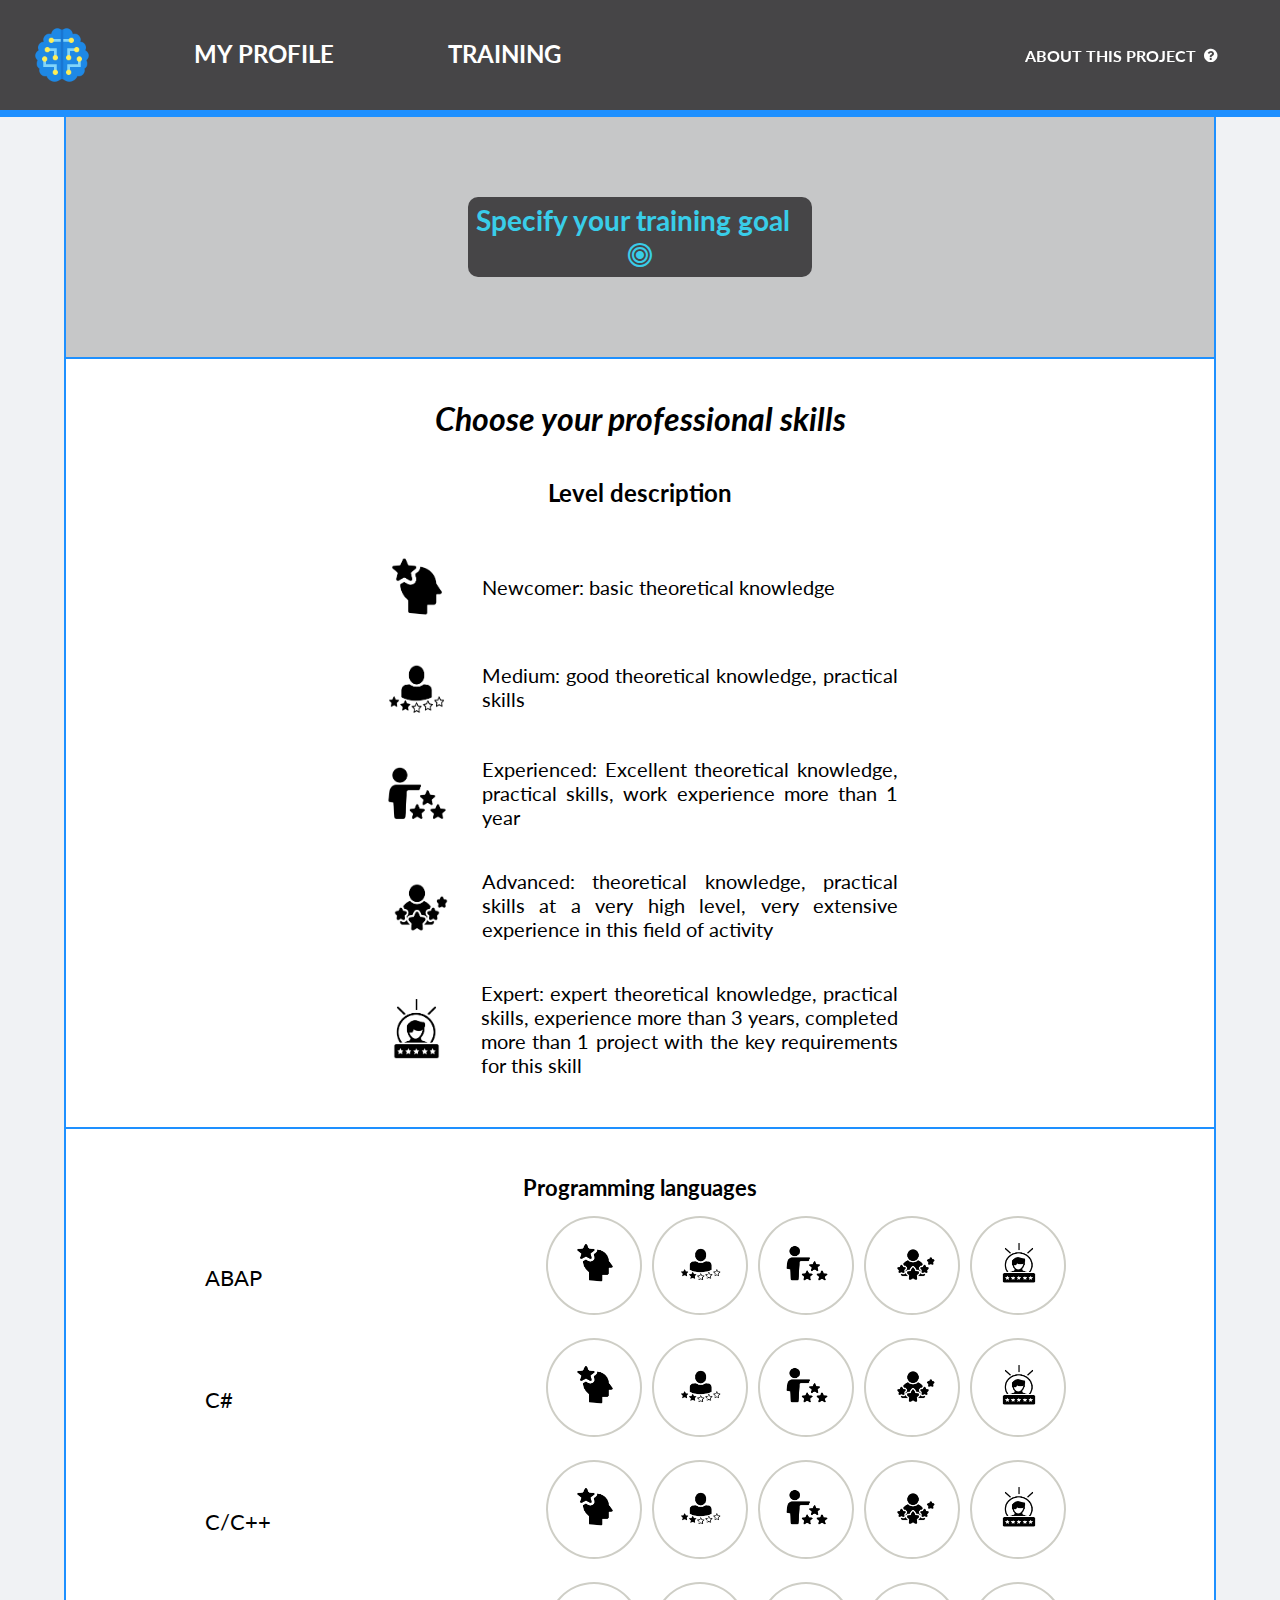
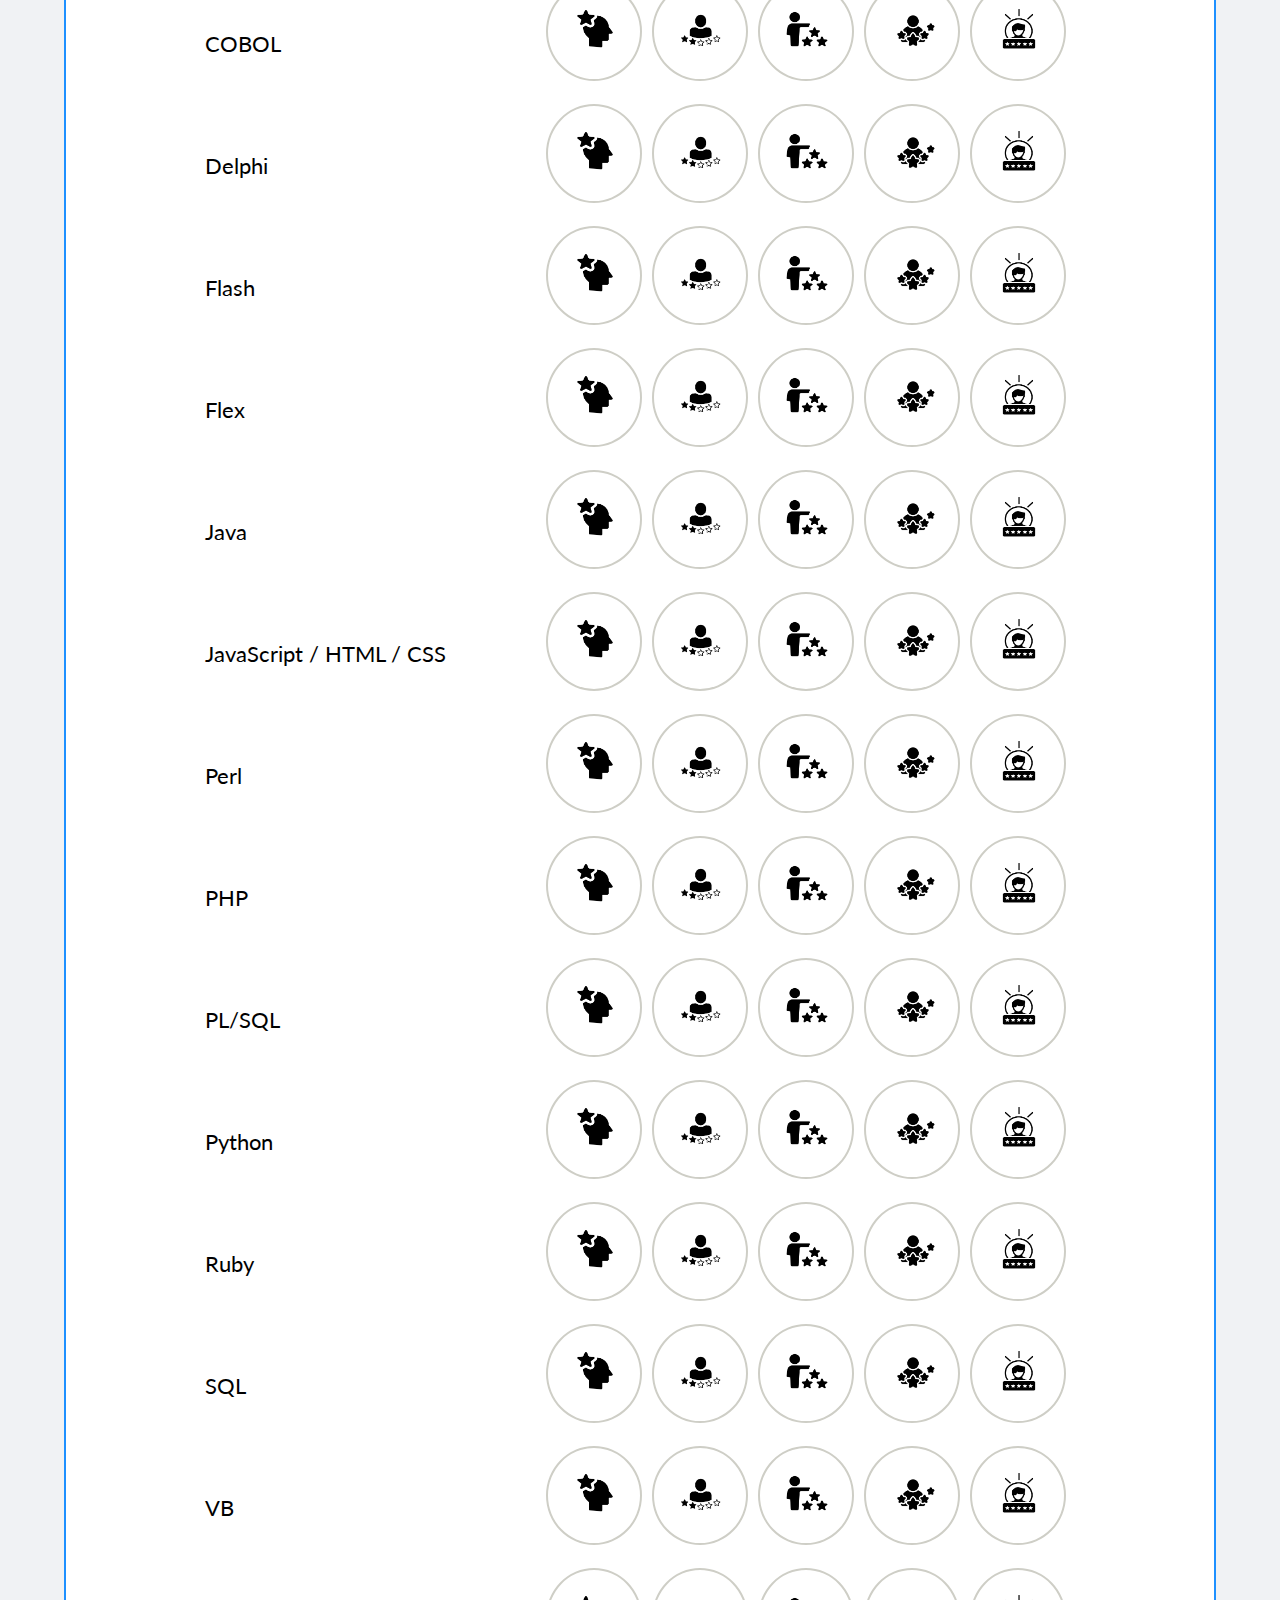
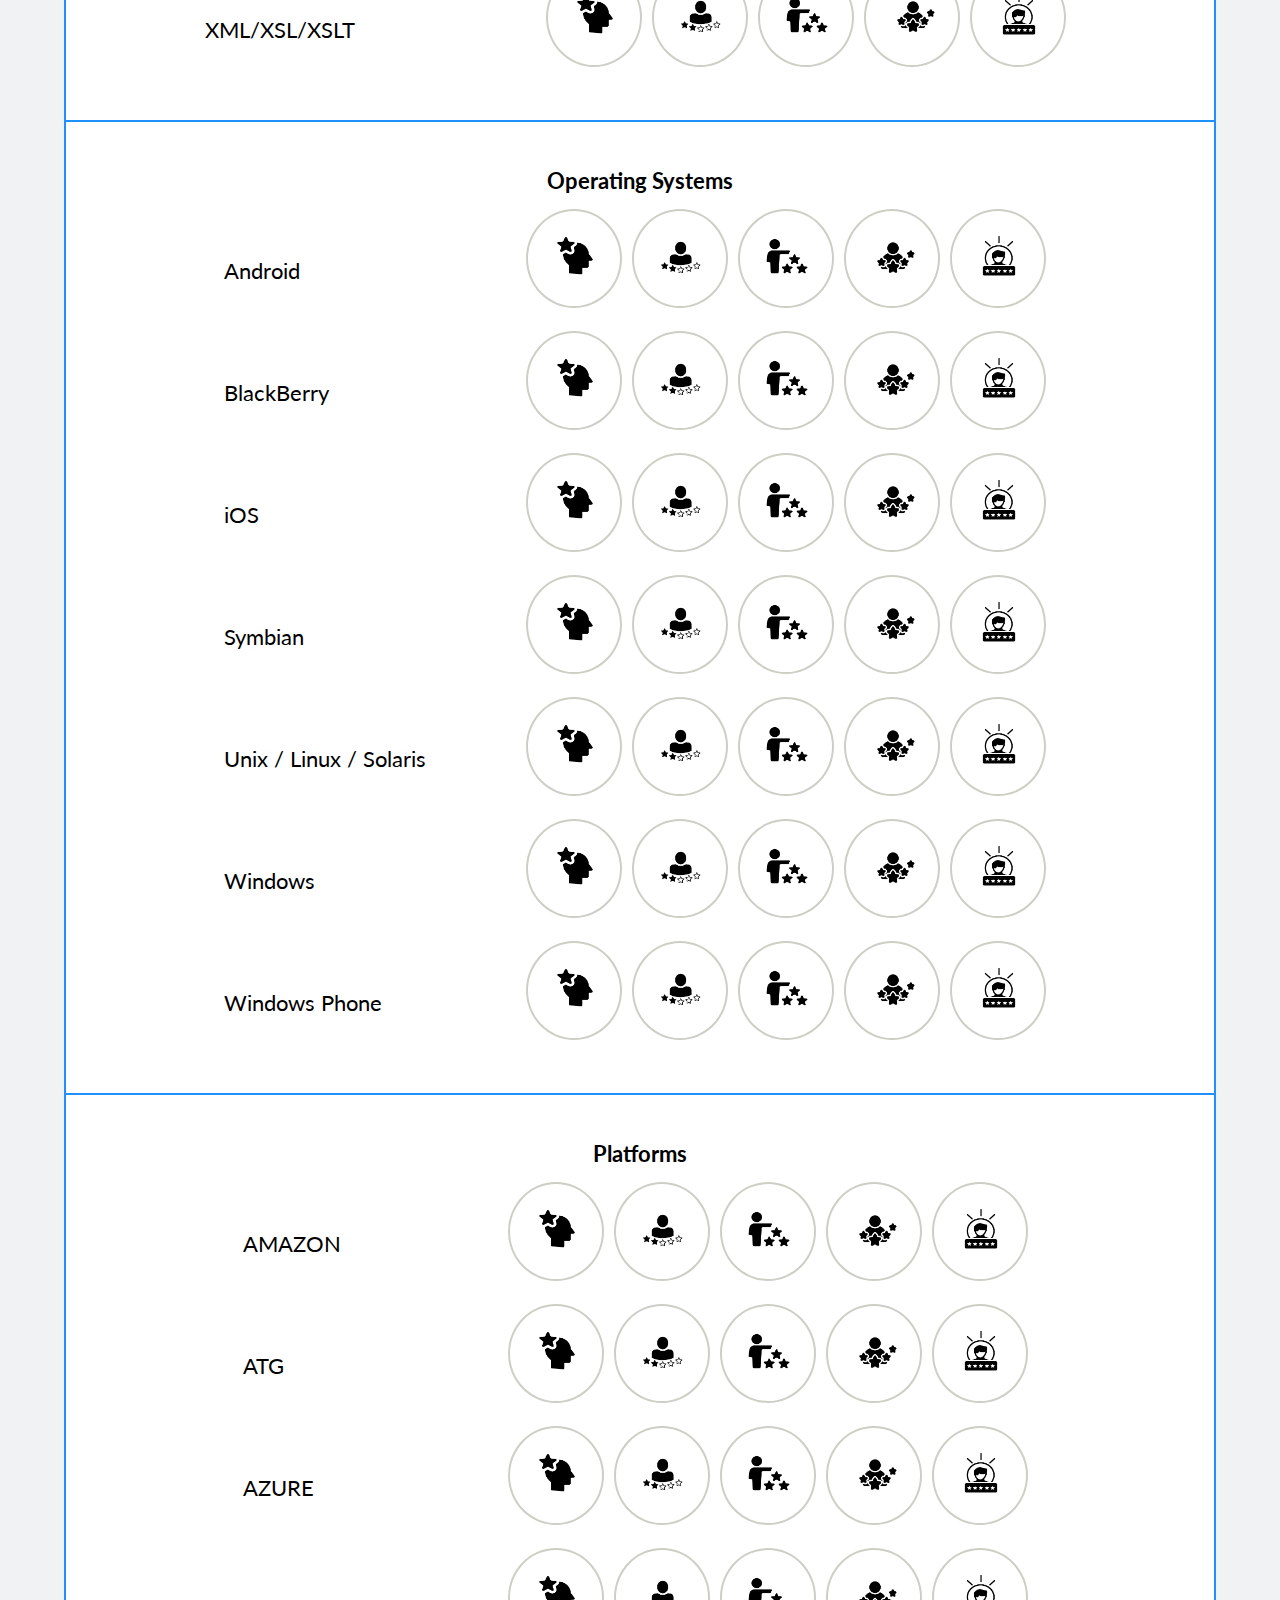
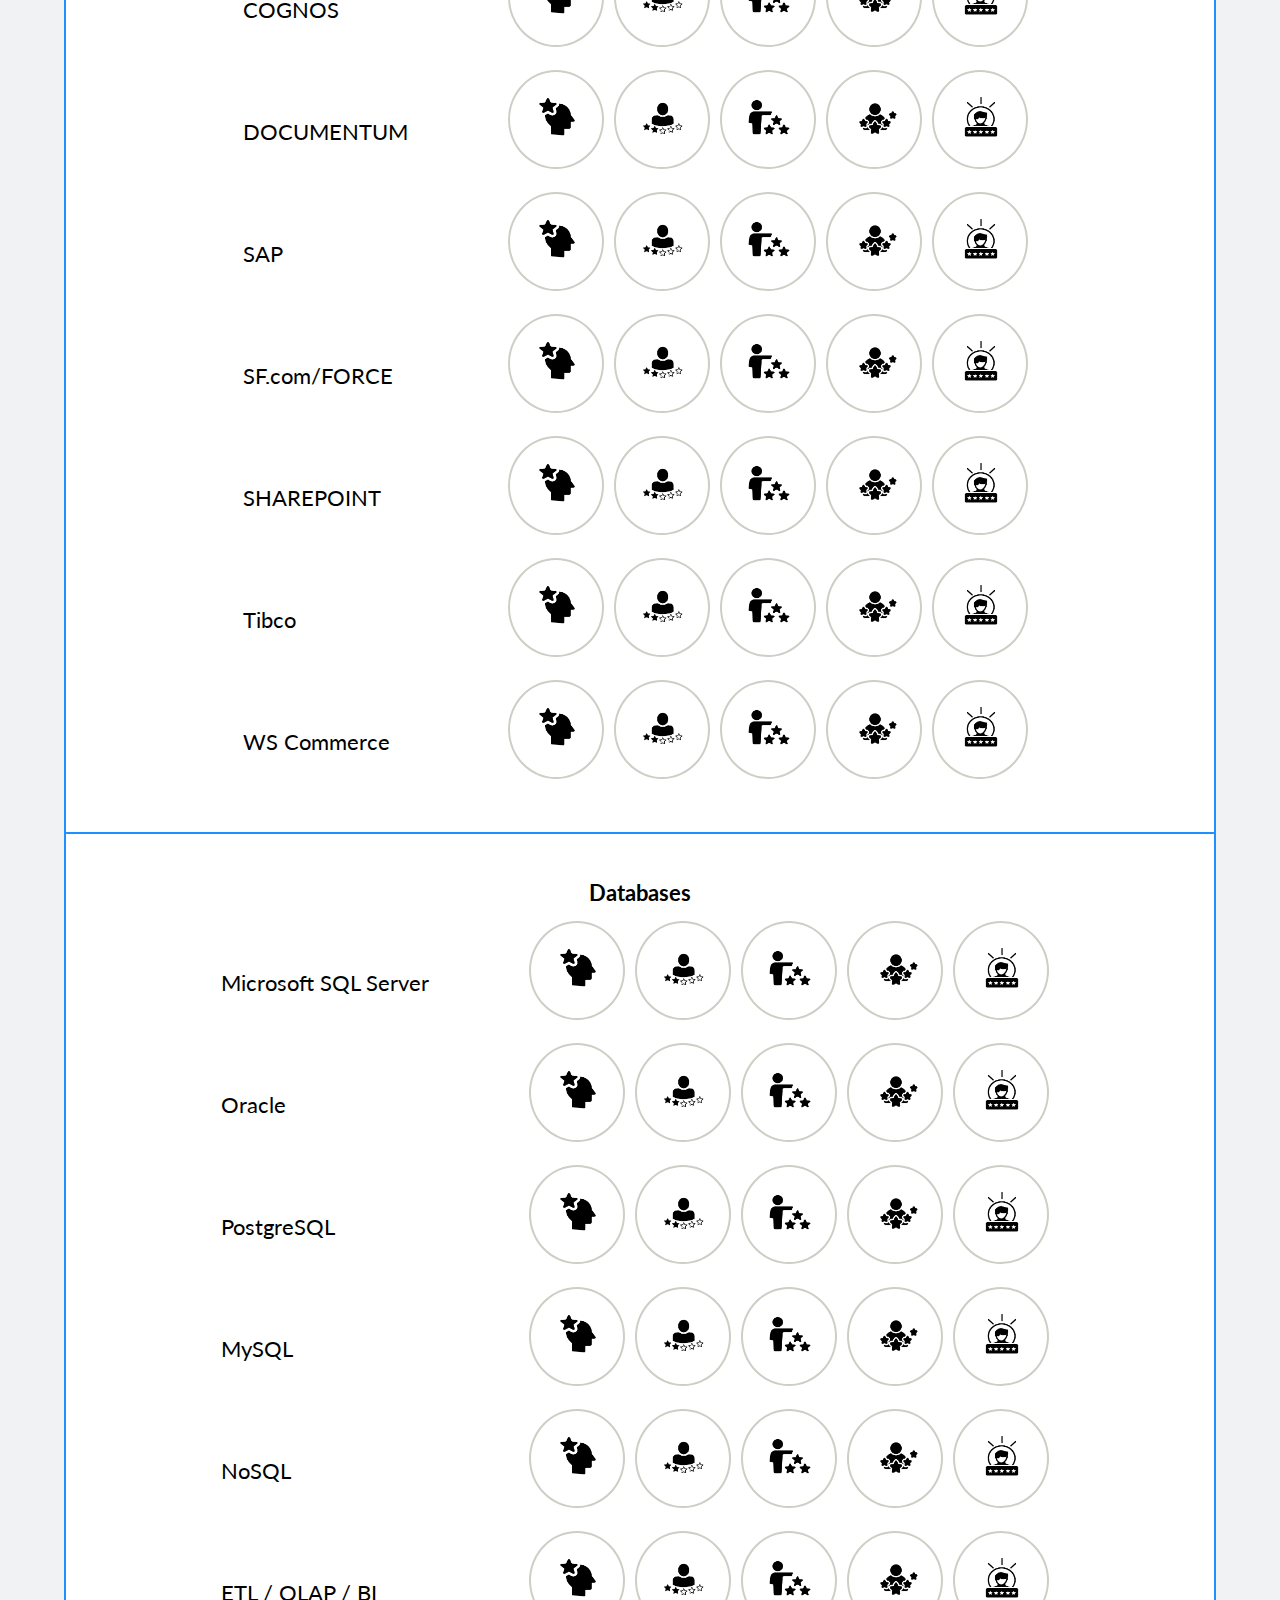
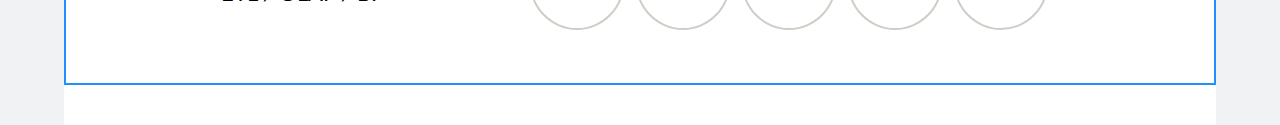
==== index.html @ 547504a0 "Add files via upload" ====
<!DOCTYPE html>
<html lang="en">
<head>
	<meta charset="UTF-8">
	<title>Upgradement</title>
    <base target="_self" href="index.html" /> 
	<link rel="stylesheet" type="text/css" href="css/style.css">
	<link rel="stylesheet" type="text/css" href="css/rating.css">
	<link rel="shortcut icon" href="img/favicon.png"/>
	<link rel="stylesheet" href="https://maxcdn.bootstrapcdn.com/font-awesome/4.5.0/css/font-awesome.min.css">
	<meta name="keywords" content="Knowledge, Training, Personal Plan, Skills">
	<script type="text/javascript" src="js/jquery-3.4.1.min.js"></script>
	<script type="text/javascript" src="js/accordion.js"></script>
	<script type="text/javascript" src="js/modal_icon.js"></script>
</head>
<body>
	<header>
        <a href="index.html" class="logo"><img src="img/logo.png" alt="Improve your knowledge" class="logo" onmouseover="this.src='img/logo_hover.png';"  
onmouseout="this.src='img/logo.png';"/></a>
        <nav class="menu stroke">
            <ul class="menu__list">
                <li class="menu__item">
                    <a href="#"  class="btn accordion_menu">My profile</a>
                    <div class="panel_menu">
                            <a href="#" class="my_knowledge">My knowledge</a>
                            <a href="#" class="my_traininggoal">My training goal</a>
                    </div>
                </li>
                <li class="menu__item">
                    <a href="training.html" class="btn">Training</a>
                </li>
            </ul>
            <div class="about">
                <a href="about_project.html" target="_blank" class="about_project outline-inward">About this project&nbsp;&nbsp;<i class="fa fa-question-circle" aria-hidden="true"></i></a>
            </div>
        </nav>
    </header>

	<section>
		<div class="container">	
			<div class="top">
            	<button class="target" onclick="showModalWin()">Specify your training goal&nbsp;&nbsp;<i class="fa fa-bullseye" aria-hidden="true"></i></button>
         	</div>
        	<div style="text-align: center" id="popupWin" class="modalwin">
        	<div class="modal">
        		<div class="level">
            <h2>Choose your level</h2>
            <br>
                <select class='select-button__select select_level' id="level">
                	<option>Newcomer</option>
                	<option>Medium</option>
                	<option>Experienced</option>
                	<option>Advanced</option>
                	<option>Expert</option>
                </select>
            </div>
       
			<div class="skills">
            <h2> Choose professional skills</h2>
            <br>  
			<select class='select-button__select select_skill' id="skill">
				<optgroup label="Programming languages">
                	<option>ABAP</option>
                	<option>C#</option>
                	<option>C/C++</option>
                	<option>COBOL</option>
                	<option>Delphi</option>
                	<option>Flash</option>
                	<option>Flex</option>
                	<option>Java</option>
                	<option>JavaScript / HTML / CSS</option>
                	<option>Perl</option>
                	<option>PHP</option>
                	<option>PL/SQL</option>
                	<option>Python</option>
                	<option>Ruby</option>
                	<option>SQL</option>
                	<option>VB</option>
                	<option>XML/XSL/XSLT</option>
                	</optgroup>
                	<optgroup label="Operating Systems">
                	<option>Android</option>
                	<option>BlackBerry</option>
                	<option>iOS</option>
                	<option>Symbian</option>
                	<option>Unix/Linux/Solaris</option>
                	<option>Windows</option>
                	<option>Windows Phone</option>
                	</optgroup>
                	<optgroup label="Platforms">
                	<option>AMAZON</option>
                	<option>ATG</option>
                	<option>AZURE</option>
                	<option>COGNOS</option>
                	<option>DAY</option>
                	<option>DOCUMENTUM</option>
                	<option>SAP</option>
                	<option>SF.com/FORCE</option>
                	<option>SHAREPOINT</option>
                	<option>Tibco</option>
                	<option>WS Commerce</option>
                	</optgroup>
                	<optgroup label="Databases">
                	<option>Microsoft SQL Server</option>
                	<option>Oracle</option>
                	<option>PostgreSQL</option>
                	<option>MySQL</option>
                	<option>NoSQL</option>
                	<option>ETL / OLAP / BI / Data Mining</option>
                	</optgroup>
                </select>
            </div>
            <div class="save">
            	<div class="buttons">	
                	<button class="save_choose" id="save">Save</button>
                	<button class="cancel">Cancel</button>
                </div>
               	<div id="savemessage">	</div>
               	<div class="result">
	               	<div id="result1">	</div>
	               	<div id="result2">	</div>
	            </div>
            </div>

			</div>
        </div>
        <div class="top_content">
			<h1 class="choose_skills">Choose your professional skills</h1>
			<p class="level_paragraph">Level description</p>
			<div class="description">
				<div class="level1">
					<img src="img/rating1.png" class="levels" >
					<span class="describe">Newcomer: basic theoretical knowledge</span>
				</div>
				<div class="level2">
					<img src="img/rating2.png" class="levels" >
					<span class="describe">Medium: good theoretical knowledge, practical skills</span>
				</div>
				<div class="level3">
					<img src="img/rating3.png" class="levels" >
					<span class="describe">Experienced: Excellent theoretical knowledge, practical skills, work experience more than 1 year</span>
				</div>
				<div class="level4">
					<img src="img/rating4.png" class="levels" >
					<span class="describe">Advanced: theoretical knowledge, practical skills at a very high level, very extensive experience in this field of activity</span>
				</div>
				<div class="level5">
					<img src="img/rating5.png" class="levels" >
					<span class="describe">Expert: expert theoretical knowledge, practical skills, experience more than 3 years, completed more than 1 project with the key requirements for this skill</span>
				</div>
			</div>
		</div>
		
			<div class="block1">	
				<p class="title_skills">Programming languages</p>
				<div class="block_program">
					<div>	
						<p class="skill">ABAP</p>
						<div class="star-rating">
      						<div class="star-rating__wrap">
       								 <input class="star-rating__input1" id="star-rating-51" type="radio" name="rating1" value="5">
        							<label class="star-rating__ico1 rating-item1" for="star-rating-51" tooltip = "Expert"><img src="img/rating5.png" class="rating_picture"></label>
       								 <input class="star-rating__input1" id="star-rating-41" type="radio" name="rating1" value="4">
        							<label class="star-rating__ico1 rating-item1" for="star-rating-41" tooltip = "Advanced"><img src="img/rating4.png" class="rating_picture"></label>
        							<input class="star-rating__input1" id="star-rating-31" type="radio" name="rating1" value="3">
        							<label class="star-rating__ico1 rating-item1" for="star-rating-31" tooltip = "Experienced"><img src="img/rating3.png" class="rating_picture"></label>
        							<input class="star-rating__input1" id="star-rating-21" type="radio" name="rating1" value="2">
        							<label class="star-rating__ico1 rating-item1" for="star-rating-21" tooltip = "Medium"><img src="img/rating2.png" class="rating_picture"></label>
        							<input class="star-rating__input1" id="star-rating-11" type="radio" name="rating1" value="1">
        							<label class="star-rating__ico1 rating-item1" for="star-rating-11" tooltip = "Newcomer" ><img src="img/rating1.png" class="rating_picture"></label>
      							</div>
    						</div>
						
					</div>
					<div>	
						<p class="skill">C#</p>
						<div class="star-rating">
      						<div class="star-rating__wrap">
       								 <input class="star-rating__input2" id="star-rating-52" type="radio" name="rating2" value="5">
        							<label class="star-rating__ico2 rating-item2" for="star-rating-52" tooltip = "Expert"><img src="img/rating5.png" class="rating_picture"></label>
       								 <input class="star-rating__input2" id="star-rating-42" type="radio" name="rating2" value="4">
        							<label class="star-rating__ico2 rating-item2" for="star-rating-42" tooltip = "Advanced"><img src="img/rating4.png" class="rating_picture"></label>
        							<input class="star-rating__input2" id="star-rating-32" type="radio" name="rating2" value="3">
        							<label class="star-rating__ico2 rating-item2" for="star-rating-32" tooltip = "Experienced"><img src="img/rating3.png" class="rating_picture"></label>
        							<input class="star-rating__input2" id="star-rating-22" type="radio" name="rating2" value="2">
        							<label class="star-rating__ico2 rating-item2" for="star-rating-22" tooltip = "Medium"><img src="img/rating2.png" class="rating_picture"></label>
        							<input class="star-rating__input2" id="star-rating-12" type="radio" name="rating2" value="1">
        							<label class="star-rating__ico2 rating-item2" for="star-rating-12" tooltip = "Newcomer" ><img src="img/rating1.png" class="rating_picture"></label>
      							</div>
    						</div>
					</div>
					<div>	
						<p class="skill">C/C++</p>
						<div class="star-rating">
      						<div class="star-rating__wrap">
       								  <input class="star-rating__input3" id="star-rating-53" type="radio" name="rating3" value="5">
        							<label class="star-rating__ico3 rating-item3" for="star-rating-53" tooltip = "Expert"><img src="img/rating5.png" class="rating_picture"></label>
       								 <input class="star-rating__input3" id="star-rating-43" type="radio" name="rating3" value="4">
        							<label class="star-rating__ico3 rating-item3" for="star-rating-43" tooltip = "Advanced"><img src="img/rating4.png" class="rating_picture"></label>
        							<input class="star-rating__input3" id="star-rating-33" type="radio" name="rating3" value="3">
        							<label class="star-rating__ico3 rating-item3" for="star-rating-33" tooltip = "Experienced"><img src="img/rating3.png" class="rating_picture"></label>
        							<input class="star-rating__input3" id="star-rating-23" type="radio" name="rating3" value="2">
        							<label class="star-rating__ico3 rating-item3" for="star-rating-23" tooltip = "Medium"><img src="img/rating2.png" class="rating_picture"></label>
        							<input class="star-rating__input3" id="star-rating-13" type="radio" name="rating3" value="1">
        							<label class="star-rating__ico3 rating-item3" for="star-rating-13" tooltip = "Newcomer" ><img src="img/rating1.png" class="rating_picture"></label>
      							</div>
    						</div>
					</div>
					<div>	
						<p class="skill">COBOL</p>
						<div class="star-rating">
      						<div class="star-rating__wrap">
       								 <input class="star-rating__input4" id="star-rating-54" type="radio" name="rating4" value="5">
        							<label class="star-rating__ico4 rating-item4" for="star-rating-54" tooltip = "Expert"><img src="img/rating5.png" class="rating_picture"></label>
       								 <input class="star-rating__input4" id="star-rating-44" type="radio" name="rating4" value="4">
        							<label class="star-rating__ico4 rating-item4" for="star-rating-44" tooltip = "Advanced"><img src="img/rating4.png" class="rating_picture"></label>
        							<input class="star-rating__input4" id="star-rating-34" type="radio" name="rating4" value="3">
        							<label class="star-rating__ico4 rating-item4" for="star-rating-34" tooltip = "Experienced"><img src="img/rating3.png" class="rating_picture"></label>
        							<input class="star-rating__input4" id="star-rating-24" type="radio" name="rating4" value="2">
        							<label class="star-rating__ico4 rating-item4" for="star-rating-24" tooltip = "Medium"><img src="img/rating2.png" class="rating_picture"></label>
        							<input class="star-rating__input4" id="star-rating-14" type="radio" name="rating4" value="1">
        							<label class="star-rating__ico4 rating-item4" for="star-rating-14" tooltip = "Newcomer" ><img src="img/rating1.png" class="rating_picture"></label>
      							</div>
    						</div>
					</div>
					<div>	
						<p class="skill">Delphi</p>
						<div class="star-rating">
      						<div class="star-rating__wrap">
       								 <input class="star-rating__input5" id="star-rating-55" type="radio" name="rating5" value="5">
        							<label class="star-rating__ico5 rating-item5" for="star-rating-55" tooltip = "Expert"><img src="img/rating5.png" class="rating_picture"></label>
       								 <input class="star-rating__input5" id="star-rating-45" type="radio" name="rating5" value="4">
        							<label class="star-rating__ico5 rating-item5" for="star-rating-45" tooltip = "Advanced"><img src="img/rating4.png" class="rating_picture"></label>
        							<input class="star-rating__input5" id="star-rating-35" type="radio" name="rating5" value="3">
        							<label class="star-rating__ico5 rating-item5" for="star-rating-35" tooltip = "Experienced"><img src="img/rating3.png" class="rating_picture"></label>
        							<input class="star-rating__input5" id="star-rating-25" type="radio" name="rating5" value="2">
        							<label class="star-rating__ico5 rating-item5" for="star-rating-25" tooltip = "Medium"><img src="img/rating2.png" class="rating_picture"></label>
        							<input class="star-rating__input5" id="star-rating-15" type="radio" name="rating5" value="1">
        							<label class="star-rating__ico5 rating-item5" for="star-rating-15" tooltip = "Newcomer" ><img src="img/rating1.png" class="rating_picture"></label>
      							</div>
    						</div>
					</div>
					<div>	
						<p class="skill">Flash</p>
						<div class="star-rating">
      						<div class="star-rating__wrap">
       								 <input class="star-rating__input6" id="star-rating-56" type="radio" name="rating6" value="5">
        							<label class="star-rating__ico6 rating-item6" for="star-rating-56" tooltip = "Expert"><img src="img/rating5.png" class="rating_picture"></label>
       								 <input class="star-rating__input6" id="star-rating-46" type="radio" name="rating6" value="4">
        							<label class="star-rating__ico6 rating-item6" for="star-rating-46" tooltip = "Advanced"><img src="img/rating4.png" class="rating_picture"></label>
        							<input class="star-rating__input6" id="star-rating-36" type="radio" name="rating6" value="3">
        							<label class="star-rating__ico6 rating-item6" for="star-rating-36" tooltip = "Experienced"><img src="img/rating3.png" class="rating_picture"></label>
        							<input class="star-rating__input6" id="star-rating-26" type="radio" name="rating6" value="2">
        							<label class="star-rating__ico6 rating-item6" for="star-rating-26" tooltip = "Medium"><img src="img/rating2.png" class="rating_picture"></label>
        							<input class="star-rating__input6" id="star-rating-16" type="radio" name="rating6" value="1">
        							<label class="star-rating__ico6 rating-item6" for="star-rating-16" tooltip = "Newcomer" ><img src="img/rating1.png" class="rating_picture"></label>
      							</div>
    						</div>
					</div>
					<div>	
						<p class="skill">Flex</p>
						<div class="star-rating">
      						<div class="star-rating__wrap">
       								 <input class="star-rating__input7" id="star-rating-57" type="radio" name="rating7" value="5">
        							<label class="star-rating__ico7 rating-item7" for="star-rating-57" tooltip = "Expert"><img src="img/rating5.png" class="rating_picture"></label>
       								 <input class="star-rating__input7" id="star-rating-4" type="radio" name="rating7" value="4">
        							<label class="star-rating__ico7 rating-item7" for="star-rating-47" tooltip = "Advanced"><img src="img/rating4.png" class="rating_picture"></label>
        							<input class="star-rating__input7" id="star-rating-37" type="radio" name="rating7" value="3">
        							<label class="star-rating__ico7 rating-item7" for="star-rating-37" tooltip = "Experienced"><img src="img/rating3.png" class="rating_picture"></label>
        							<input class="star-rating__input7" id="star-rating-27" type="radio" name="rating7" value="2">
        							<label class="star-rating__ico7 rating-item7" for="star-rating-27" tooltip = "Medium"><img src="img/rating2.png" class="rating_picture"></label>
        							<input class="star-rating__input7" id="star-rating-17" type="radio" name="rating7" value="1">
        							<label class="star-rating__ico7 rating-item7" for="star-rating-17" tooltip = "Newcomer" ><img src="img/rating1.png" class="rating_picture"></label>
      							</div>
    						</div>
					</div>
					<div>	
						<p class="skill">Java</p>
						<div class="star-rating">
      						<div class="star-rating__wrap">
       								 <input class="star-rating__input8" id="star-rating-58" type="radio" name="rating8" value="5">
        							<label class="star-rating__ico8 rating-item8" for="star-rating-58" tooltip = "Expert"><img src="img/rating5.png" class="rating_picture"></label>
       								 <input class="star-rating__input8" id="star-rating-48" type="radio" name="rating8" value="4">
        							<label class="star-rating__ico8 rating-item8" for="star-rating-48" tooltip = "Advanced"><img src="img/rating4.png" class="rating_picture"></label>
        							<input class="star-rating__input8" id="star-rating-38" type="radio" name="rating8" value="3">
        							<label class="star-rating__ico8 rating-item8" for="star-rating-38" tooltip = "Experienced"><img src="img/rating3.png" class="rating_picture"></label>
        							<input class="star-rating__input8" id="star-rating-28" type="radio" name="rating8" value="2">
        							<label class="star-rating__ico8 rating-item8" for="star-rating-28" tooltip = "Medium"><img src="img/rating2.png" class="rating_picture"></label>
        							<input class="star-rating__input8" id="star-rating-18" type="radio" name="rating8" value="1">
        							<label class="star-rating__ico8 rating-item8" for="star-rating-18" tooltip = "Newcomer" ><img src="img/rating1.png" class="rating_picture"></label>
      							</div>
    						</div>
					</div>
					<div>	
						<p class="skill">JavaScript / HTML / CSS</p>
						<div class="star-rating">
      						<div class="star-rating__wrap">
       								 <input class="star-rating__input9" id="star-rating-59" type="radio" name="rating9" value="5">
        							<label class="star-rating__ico9 rating-item9" for="star-rating-59" tooltip = "Expert"><img src="img/rating5.png" class="rating_picture"></label>
       								 <input class="star-rating__input9" id="star-rating-49" type="radio" name="rating9" value="4">
        							<label class="star-rating__ico9 rating-item9" for="star-rating-49" tooltip = "Advanced"><img src="img/rating4.png" class="rating_picture"></label>
        							<input class="star-rating__input9" id="star-rating-39" type="radio" name="rating9" value="3">
        							<label class="star-rating__ico9 rating-item9" for="star-rating-39" tooltip = "Experienced"><img src="img/rating3.png" class="rating_picture"></label>
        							<input class="star-rating__input9" id="star-rating-29" type="radio" name="rating9" value="2">
        							<label class="star-rating__ico9 rating-item9" for="star-rating-29" tooltip = "Medium"><img src="img/rating2.png" class="rating_picture"></label>
        							<input class="star-rating__input9" id="star-rating-19" type="radio" name="rating9" value="1">
        							<label class="star-rating__ico9 rating-item9" for="star-rating-19" tooltip = "Newcomer" ><img src="img/rating1.png" class="rating_picture"></label>
      							</div>
    						</div>
					</div>
					<div>	
						<p class="skill">Perl</p>
						<div class="star-rating">
      						<div class="star-rating__wrap">
       								 <input class="star-rating__input10" id="star-rating-510" type="radio" name="rating10" value="5">
        							<label class="star-rating__ico10 rating-item10" for="star-rating-510" tooltip = "Expert"><img src="img/rating5.png" class="rating_picture"></label>
       								 <input class="star-rating__input10" id="star-rating-410" type="radio" name="rating10" value="4">
        							<label class="star-rating__ico10 rating-item10" for="star-rating-410" tooltip = "Advanced"><img src="img/rating4.png" class="rating_picture"></label>
        							<input class="star-rating__input10" id="star-rating-310" type="radio" name="rating10" value="3">
        							<label class="star-rating__ico10 rating-item10" for="star-rating-310" tooltip = "Experienced"><img src="img/rating3.png" class="rating_picture"></label>
        							<input class="star-rating__input10" id="star-rating-210" type="radio" name="rating10" value="2">
        							<label class="star-rating__ico10 rating-item10" for="star-rating-210" tooltip = "Medium"><img src="img/rating2.png" class="rating_picture"></label>
        							<input class="star-rating__input10" id="star-rating-110" type="radio" name="rating10" value="1">
        							<label class="star-rating__ico10 rating-item10" for="star-rating-110" tooltip = "Newcomer" ><img src="img/rating1.png" class="rating_picture"></label>
      							</div>
    						</div>
					</div>
					<div>	
						<p class="skill">PHP</p>
						<div class="star-rating">
      						<div class="star-rating__wrap">
       								 <input class="star-rating__input11" id="star-rating-511" type="radio" name="rating11" value="5">
        							<label class="star-rating__ico11 rating-item11" for="star-rating-511" tooltip = "Expert"><img src="img/rating5.png" class="rating_picture"></label>
       								 <input class="star-rating__input11" id="star-rating-411" type="radio" name="rating11" value="4">
        							<label class="star-rating__ico11 rating-item11" for="star-rating-411" tooltip = "Advanced"><img src="img/rating4.png" class="rating_picture"></label>
        							<input class="star-rating__input11" id="star-rating-311" type="radio" name="rating11" value="3">
        							<label class="star-rating__ico11 rating-item11" for="star-rating-311" tooltip = "Experienced"><img src="img/rating3.png" class="rating_picture"></label>
        							<input class="star-rating__input11" id="star-rating-211" type="radio" name="rating11" value="2">
        							<label class="star-rating__ico11 rating-item11" for="star-rating-211" tooltip = "Medium"><img src="img/rating2.png" class="rating_picture"></label>
        							<input class="star-rating__input11" id="star-rating-111" type="radio" name="rating11" value="1">
        							<label class="star-rating__ico11 rating-item11" for="star-rating-111" tooltip = "Newcomer" ><img src="img/rating1.png" class="rating_picture"></label>
      							</div>
    						</div>
					</div>
					<div>	
						<p class="skill">PL/SQL</p>
						<div class="star-rating">
      						<div class="star-rating__wrap">
       								 <input class="star-rating__input12" id="star-rating-512" type="radio" name="rating12" value="5">
        							<label class="star-rating__ico12 rating-item12" for="star-rating-512" tooltip = "Expert"><img src="img/rating5.png" class="rating_picture"></label>
       								 <input class="star-rating__input12" id="star-rating-412" type="radio" name="rating12" value="4">
        							<label class="star-rating__ico12 rating-item12" for="star-rating-412" tooltip = "Advanced"><img src="img/rating4.png" class="rating_picture"></label>
        							<input class="star-rating__input12" id="star-rating-312" type="radio" name="rating12" value="3">
        							<label class="star-rating__ico12 rating-item12" for="star-rating-312" tooltip = "Experienced"><img src="img/rating3.png" class="rating_picture"></label>
        							<input class="star-rating__input12" id="star-rating-212" type="radio" name="rating12" value="2">
        							<label class="star-rating__ico12 rating-item12" for="star-rating-212" tooltip = "Medium"><img src="img/rating2.png" class="rating_picture"></label>
        							<input class="star-rating__input12" id="star-rating-112" type="radio" name="rating12" value="1">
        							<label class="star-rating__ico12 rating-item12" for="star-rating-112" tooltip = "Newcomer" ><img src="img/rating1.png" class="rating_picture"></label>
      							</div>
    						</div>
					</div>
					<div>	
						<p class="skill">Python</p>
						<div class="star-rating">
      						<div class="star-rating__wrap">
       								 <input class="star-rating__input13" id="star-rating-513" type="radio" name="rating13" value="5">
        							<label class="star-rating__ico13 rating-item13" for="star-rating-513" tooltip = "Expert"><img src="img/rating5.png" class="rating_picture"></label>
       								 <input class="star-rating__input13" id="star-rating-413" type="radio" name="rating13" value="4">
        							<label class="star-rating__ico13 rating-item13" for="star-rating-413" tooltip = "Advanced"><img src="img/rating4.png" class="rating_picture"></label>
        							<input class="star-rating__input13" id="star-rating-313" type="radio" name="rating13" value="3">
        							<label class="star-rating__ico13 rating-item13" for="star-rating-313" tooltip = "Experienced"><img src="img/rating3.png" class="rating_picture"></label>
        							<input class="star-rating__input13" id="star-rating-213" type="radio" name="rating13" value="2">
        							<label class="star-rating__ico13 rating-item13" for="star-rating-213" tooltip = "Medium"><img src="img/rating2.png" class="rating_picture"></label>
        							<input class="star-rating__input13" id="star-rating-113" type="radio" name="rating13" value="1">
        							<label class="star-rating__ico13 rating-item13" for="star-rating-113" tooltip = "Newcomer" ><img src="img/rating1.png" class="rating_picture"></label>
      							</div>
    						</div>
					</div>
					<div>	
						<p class="skill">Ruby</p>
						<div class="star-rating">
      						<div class="star-rating__wrap">
       								 <input class="star-rating__input14" id="star-rating-514" type="radio" name="rating14" value="5">
        							<label class="star-rating__ico14 rating-item14" for="star-rating-514" tooltip = "Expert"><img src="img/rating5.png" class="rating_picture"></label>
       								 <input class="star-rating__input14" id="star-rating-414" type="radio" name="rating14" value="4">
        							<label class="star-rating__ico14 rating-item14" for="star-rating-414" tooltip= "Advanced"><img src="img/rating4.png" class="rating_picture"></label>
        							<input class="star-rating__input14" id="star-rating-314" type="radio" name="rating14" value="3">
        							<label class="star-rating__ico14 rating-item14" for="star-rating-314" tooltip = "Experienced"><img src="img/rating3.png" class="rating_picture"></label>
        							<input class="star-rating__input14" id="star-rating-214" type="radio" name="rating14" value="2">
        							<label class="star-rating__ico14 rating-item14" for="star-rating-214" tooltip = "Medium"><img src="img/rating2.png" class="rating_picture"></label>
        							<input class="star-rating__input14" id="star-rating-114" type="radio" name="rating14" value="1">
        							<label class="star-rating__ico14 rating-item14" for="star-rating-114" tooltip = "Newcomer" ><img src="img/rating1.png" class="rating_picture"></label>
      							</div>
    						</div>
					</div>
					<div>	
						<p class="skill">SQL</p>
						<div class="star-rating">
      						<div class="star-rating__wrap">
       								 <input class="star-rating__input15" id="star-rating-515" type="radio" name="rating15" value="5">
        							<label class="star-rating__ico15 rating-item15" for="star-rating-515" tooltip = "Expert"><img src="img/rating5.png" class="rating_picture"></label>
       								 <input class="star-rating__input15" id="star-rating-415" type="radio" name="rating15" value="4">
        							<label class="star-rating__ico15 rating-item15" for="star-rating-415" tooltip = "Advanced"><img src="img/rating4.png" class="rating_picture"></label>
        							<input class="star-rating__input15" id="star-rating-315" type="radio" name="rating15" value="3">
        							<label class="star-rating__ico15 rating-item15" for="star-rating-315" tooltip = "Experienced"><img src="img/rating3.png" class="rating_picture"></label>
        							<input class="star-rating__input15" id="star-rating-215" type="radio" name="rating15" value="2">
        							<label class="star-rating__ico15 rating-item15" for="star-rating-215" tooltip = "Medium"><img src="img/rating2.png" class="rating_picture"></label>
        							<input class="star-rating__input15" id="star-rating-115" type="radio" name="rating15" value="1">
        							<label class="star-rating__ico15 rating-item15" for="star-rating-115" tooltip = "Newcomer" ><img src="img/rating1.png" class="rating_picture"></label>
      							</div>
    						</div>
					</div>
					<div>	
						<p class="skill">VB</p>
						<div class="star-rating">
      						<div class="star-rating__wrap">
       								 <input class="star-rating__input16" id="star-rating-516" type="radio" name="rating16" value="5">
        							<label class="star-rating__ico16 rating-item16" for="star-rating-516" tooltip = "Expert"><img src="img/rating5.png" class="rating_picture"></label>
       								 <input class="star-rating__input16" id="star-rating-416" type="radio" name="rating16" value="4">
        							<label class="star-rating__ico16 rating-item16" for="star-rating-416" tooltip = "Advanced"><img src="img/rating4.png" class="rating_picture"></label>
        							<input class="star-rating__input16" id="star-rating-316" type="radio" name="rating16" value="3">
        							<label class="star-rating__ico16 rating-item16" for="star-rating-316" tooltip = "Experienced"><img src="img/rating3.png" class="rating_picture"></label>
        							<input class="star-rating__input16" id="star-rating-216" type="radio" name="rating16" value="2">
        							<label class="star-rating__ico16 rating-item16" for="star-rating-216" tooltip = "Medium"><img src="img/rating2.png" class="rating_picture"></label>
        							<input class="star-rating__input16" id="star-rating-116" type="radio" name="rating16" value="1">
        							<label class="star-rating__ico16 rating-item16" for="star-rating-116" tooltip = "Newcomer" ><img src="img/rating1.png" class="rating_picture"></label>
      							</div>
    						</div>
					</div>
					<div>	
						<p class="skill">XML/XSL/XSLT</p>
						<div class="star-rating">
      						<div class="star-rating__wrap">
       								 <input class="star-rating__input17" id="star-rating-517" type="radio" name="rating17" value="5">
        							<label class="star-rating__ico17 rating-item17" for="star-rating-517" tooltip = "Expert"><img src="img/rating5.png" class="rating_picture"></label>
       								 <input class="star-rating__input17" id="star-rating-417" type="radio" name="rating17" value="4">
        							<label class="star-rating__ico17 rating-item17" for="star-rating-417" tooltip = "Advanced"><img src="img/rating4.png" class="rating_picture"></label>
        							<input class="star-rating__input17" id="star-rating-317" type="radio" name="rating17" value="3">
        							<label class="star-rating__ico17 rating-item17" for="star-rating-317" tooltip = "Experienced"><img src="img/rating3.png" class="rating_picture"></label>
        							<input class="star-rating__input17" id="star-rating-217" type="radio" name="rating17" value="2">
        							<label class="star-rating__ico17 rating-item17" for="star-rating-217" tooltip = "Medium"><img src="img/rating2.png" class="rating_picture"></label>
        							<input class="star-rating__input17" id="star-rating-117" type="radio" name="rating17" value="1">
        							<label class="star-rating__ico17 rating-item17" for="star-rating-117" tooltip = "Newcomer" ><img src="img/rating1.png" class="rating_picture"></label>
      							</div>
    						</div>
					</div>
				</div>
			</div>
			<div class="block2">	
				<p class="title_skills">Operating Systems</p>
				<div class="block_operation">
					<div>		
						<p class="skill">Android</p>
						<div class="star-rating">
      						<div class="star-rating__wrap">
       								 <input class="star-rating__input18" id="star-rating-518" type="radio" name="rating18" value="5">
        							<label class="star-rating__ico18 rating-item18" for="star-rating-518" tooltip = "Expert"><img src="img/rating5.png" class="rating_picture"></label>
       								 <input class="star-rating__input18" id="star-rating-418" type="radio" name="rating18" value="4">
        							<label class="star-rating__ico18 rating-item18" for="star-rating-418" tooltip = "Advanced"><img src="img/rating4.png" class="rating_picture"></label>
        							<input class="star-rating__input18" id="star-rating-318" type="radio" name="rating18" value="3">
        							<label class="star-rating__ico18 rating-item18" for="star-rating-318" tooltip = "Experienced"><img src="img/rating3.png" class="rating_picture"></label>
        							<input class="star-rating__input18" id="star-rating-218" type="radio" name="rating18" value="2">
        							<label class="star-rating__ico18 rating-item18" for="star-rating-218" tooltip = "Medium"><img src="img/rating2.png" class="rating_picture"></label>
        							<input class="star-rating__input18" id="star-rating-118" type="radio" name="rating18" value="1">
        							<label class="star-rating__ico18 rating-item18" for="star-rating-118" tooltip = "Newcomer" ><img src="img/rating1.png" class="rating_picture"></label>
      							</div>
    						</div>
					</div>
					<div>	
						<p class="skill">BlackBerry</p>
						<div class="star-rating">
      						<div class="star-rating__wrap">
       								 <input class="star-rating__input19" id="star-rating-519" type="radio" name="rating19" value="5">
        							<label class="star-rating__ico19 rating-item19" for="star-rating-519" tooltip = "Expert"><img src="img/rating5.png" class="rating_picture"></label>
       								 <input class="star-rating__input19" id="star-rating-419" type="radio" name="rating19" value="4">
        							<label class="star-rating__ico19 rating-item19" for="star-rating-419" tooltip = "Advanced"><img src="img/rating4.png" class="rating_picture"></label>
        							<input class="star-rating__input19" id="star-rating-319" type="radio" name="rating19" value="3">
        							<label class="star-rating__ico19 rating-item19" for="star-rating-319" tooltip = "Experienced"><img src="img/rating3.png" class="rating_picture"></label>
        							<input class="star-rating__input19" id="star-rating-219" type="radio" name="rating19" value="2">
        							<label class="star-rating__ico19 rating-item19" for="star-rating-219" tooltip = "Medium"><img src="img/rating2.png" class="rating_picture"></label>
        							<input class="star-rating__input19" id="star-rating-119" type="radio" name="rating19" value="1">
        							<label class="star-rating__ico19 rating-item19" for="star-rating-119" tooltip = "Newcomer" ><img src="img/rating1.png" class="rating_picture"></label>
      							</div>
    						</div>
					</div>
					<div>	
						<p class="skill">iOS</p>
						<div class="star-rating">
      						<div class="star-rating__wrap">
       								 <input class="star-rating__input20" id="star-rating-520" type="radio" name="rating20" value="5">
        							<label class="star-rating__ico20 rating-item20" for="star-rating-520" tooltip = "Expert"><img src="img/rating5.png" class="rating_picture"></label>
       								 <input class="star-rating__input20" id="star-rating-420" type="radio" name="rating20" value="4">
        							<label class="star-rating__ico20 rating-item20" for="star-rating-420" tooltip = "Advanced"><img src="img/rating4.png" class="rating_picture"></label>
        							<input class="star-rating__input20" id="star-rating-320" type="radio" name="rating20" value="3">
        							<label class="star-rating__ico20 rating-item20" for="star-rating-320" tooltip = "Experienced"><img src="img/rating3.png" class="rating_picture"></label>
        							<input class="star-rating__input20" id="star-rating-220" type="radio" name="rating20" value="2">
        							<label class="star-rating__ico20 rating-item20" for="star-rating-220" tooltip = "Medium"><img src="img/rating2.png" class="rating_picture"></label>
        							<input class="star-rating__input20" id="star-rating-120" type="radio" name="rating20" value="1">
        							<label class="star-rating__ico20 rating-item20" for="star-rating-120" tooltip = "Newcomer" ><img src="img/rating1.png" class="rating_picture"></label>
      							</div>
    						</div>
					</div>
					<div>	
						<p class="skill">Symbian</p>
						<div class="star-rating">
      						<div class="star-rating__wrap">
       								 <input class="star-rating__input21" id="star-rating-521" type="radio" name="rating21" value="5">
        							<label class="star-rating__ico21 rating-item21" for="star-rating-521" tooltip = "Expert"><img src="img/rating5.png" class="rating_picture"></label>
       								 <input class="star-rating__input21" id="star-rating-421" type="radio" name="rating21" value="4">
        							<label class="star-rating__ico21 rating-item21" for="star-rating-421" tooltip = "Advanced"><img src="img/rating4.png" class="rating_picture"></label>
        							<input class="star-rating__input21" id="star-rating-321" type="radio" name="rating21" value="3">
        							<label class="star-rating__ico21 rating-item21" for="star-rating-321" tooltip = "Experienced"><img src="img/rating3.png" class="rating_picture"></label>
        							<input class="star-rating__input21" id="star-rating-221" type="radio" name="rating21" value="2">
        							<label class="star-rating__ico21 rating-item21" for="star-rating-221" tooltip = "Medium"><img src="img/rating2.png" class="rating_picture"></label>
        							<input class="star-rating__input21" id="star-rating-121" type="radio" name="rating21" value="1">
        							<label class="star-rating__ico21 rating-item21" for="star-rating-121" tooltip = "Newcomer" ><img src="img/rating1.png" class="rating_picture"></label>
      							</div>
    						</div>
					</div>
					<div>	
						<p class="skill">Unix / Linux / Solaris</p>
						<div class="star-rating">
      						<div class="star-rating__wrap">
       								 <input class="star-rating__input22" id="star-rating-522" type="radio" name="rating22" value="5">
        							<label class="star-rating__ico22 rating-item22" for="star-rating-522" tooltip = "Expert"><img src="img/rating5.png" class="rating_picture"></label>
       								 <input class="star-rating__input22" id="star-rating-422" type="radio" name="rating22" value="4">
        							<label class="star-rating__ico22 rating-item22" for="star-rating-422" tooltip = "Advanced"><img src="img/rating4.png" class="rating_picture"></label>
        							<input class="star-rating__input22" id="star-rating-322" type="radio" name="rating22" value="3">
        							<label class="star-rating__ico22 rating-item22" for="star-rating-322" tooltip = "Experienced"><img src="img/rating3.png" class="rating_picture"></label>
        							<input class="star-rating__input22" id="star-rating-222" type="radio" name="rating22" value="2">
        							<label class="star-rating__ico22 rating-item22" for="star-rating-222" tooltip = "Medium"><img src="img/rating2.png" class="rating_picture"></label>
        							<input class="star-rating__input22" id="star-rating-122" type="radio" name="rating22" value="1">
        							<label class="star-rating__ico22 rating-item22" for="star-rating-122" tooltip = "Newcomer" ><img src="img/rating1.png" class="rating_picture"></label>
      							</div>
    						</div>
					</div>
					<div>	
						<p class="skill">Windows</p>
						<div class="star-rating">
      						<div class="star-rating__wrap">
       								 <input class="star-rating__input23" id="star-rating-523" type="radio" name="rating23" value="5">
        							<label class="star-rating__ico23 rating-item23" for="star-rating-523" tooltip = "Expert"><img src="img/rating5.png" class="rating_picture"></label>
       								 <input class="star-rating__input23" id="star-rating-423" type="radio" name="rating23" value="4">
        							<label class="star-rating__ico23 rating-item23" for="star-rating-423" tooltip = "Advanced"><img src="img/rating4.png" class="rating_picture"></label>
        							<input class="star-rating__input23" id="star-rating-323" type="radio" name="rating23" value="3">
        							<label class="star-rating__ico23 rating-item23" for="star-rating-323" tooltip = "Experienced"><img src="img/rating3.png" class="rating_picture"></label>
        							<input class="star-rating__input23" id="star-rating-223" type="radio" name="rating23" value="2">
        							<label class="star-rating__ico23 rating-item23" for="star-rating-223" tooltip = "Medium"><img src="img/rating2.png" class="rating_picture"></label>
        							<input class="star-rating__input" id="star-rating-1" type="radio" name="rating23" value="1">
        							<label class="star-rating__ico23 rating-item23" for="star-rating-123" tooltip = "Newcomer" ><img src="img/rating1.png" class="rating_picture"></label>
      							</div>
    						</div>
					</div>
					<div>	
						<p class="skill">Windows Phone</p>
						<div class="star-rating">
      						<div class="star-rating__wrap">
       								 <input class="star-rating__input24" id="star-rating-524" type="radio" name="rating24" value="5">
        							<label class="star-rating__ico24 rating-item24" for="star-rating-524" tooltip = "Expert"><img src="img/rating5.png" class="rating_picture"></label>
       								 <input class="star-rating__input24" id="star-rating-424" type="radio" name="rating24" value="4">
        							<label class="star-rating__ico24 rating-item24" for="star-rating-424" tooltip = "Advanced"><img src="img/rating4.png" class="rating_picture"></label>
        							<input class="star-rating__input24" id="star-rating-324" type="radio" name="rating24" value="3">
        							<label class="star-rating__ico24 rating-item24" for="star-rating-324" tooltip = "Experienced"><img src="img/rating3.png" class="rating_picture"></label>
        							<input class="star-rating__input24" id="star-rating-224" type="radio" name="rating24" value="2">
        							<label class="star-rating__ico24 rating-item24" for="star-rating-224" tooltip = "Medium"><img src="img/rating2.png" class="rating_picture"></label>
        							<input class="star-rating__input24" id="star-rating-124" type="radio" name="rating24" value="1">
        							<label class="star-rating__ico24 rating-item24" for="star-rating-124" tooltip = "Newcomer" ><img src="img/rating1.png" class="rating_picture"></label>
      							</div>
    						</div>
					</div>
				</div>
			</div>
			<div class="block3">	
				<p class="title_skills">Platforms</p>
				<div class="block_platforms">
					<div>		
						<p class="skill">AMAZON</p>
						<div class="star-rating">
      						<div class="star-rating__wrap">
       								 <input class="star-rating__input25" id="star-rating-525" type="radio" name="rating25" value="5">
        							<label class="star-rating__ico25 rating-item25" for="star-rating-525" tooltip = "Expert"><img src="img/rating5.png" class="rating_picture"></label>
       								 <input class="star-rating__input25" id="star-rating-425" type="radio" name="rating25" value="4">
        							<label class="star-rating__ico25 rating-item25" for="star-rating-425" tooltip = "Advanced"><img src="img/rating4.png" class="rating_picture"></label>
        							<input class="star-rating__input25" id="star-rating-325" type="radio" name="rating25" value="3">
        							<label class="star-rating__ico25 rating-item25" for="star-rating-325" tooltip = "Experienced"><img src="img/rating3.png" class="rating_picture"></label>
        							<input class="star-rating__input25" id="star-rating-225" type="radio" name="rating25" value="2">
        							<label class="star-rating__ico25 rating-item25" for="star-rating-225" tooltip = "Medium"><img src="img/rating2.png" class="rating_picture"></label>
        							<input class="star-rating__input25" id="star-rating-125" type="radio" name="rating25" value="1">
        							<label class="star-rating__ico25 rating-item25" for="star-rating-125" tooltip = "Newcomer" ><img src="img/rating1.png" class="rating_picture"></label>
      							</div>
    						</div>
					</div>
					<div>	
						<p class="skill">ATG</p>
						<div class="star-rating">
      						<div class="star-rating__wrap">
       								 <input class="star-rating__input26" id="star-rating-526" type="radio" name="rating26" value="5">
        							<label class="star-rating__ico26 rating-item26" for="star-rating-526" tooltip = "Expert"><img src="img/rating5.png" class="rating_picture"></label>
       								 <input class="star-rating__input26" id="star-rating-426" type="radio" name="rating26" value="4">
        							<label class="star-rating__ico26 rating-item26" for="star-rating-426" tooltip = "Advanced"><img src="img/rating4.png" class="rating_picture"></label>
        							<input class="star-rating__input26" id="star-rating-326" type="radio" name="rating26" value="3">
        							<label class="star-rating__ico26 rating-item26" for="star-rating-326" tooltip = "Experienced"><img src="img/rating3.png" class="rating_picture"></label>
        							<input class="star-rating__input26" id="star-rating-226" type="radio" name="rating26" value="2">
        							<label class="star-rating__ico26 rating-item26" for="star-rating-226" tooltip = "Medium"><img src="img/rating2.png" class="rating_picture"></label>
        							<input class="star-rating__input26" id="star-rating-126" type="radio" name="rating26" value="1">
        							<label class="star-rating__ico26 rating-item26" for="star-rating-126" tooltip = "Newcomer" ><img src="img/rating1.png" class="rating_picture"></label>
      							</div>
    						</div>
					</div>
					<div>	
						<p class="skill">AZURE</p>
						<div class="star-rating">
      						<div class="star-rating__wrap">
       								 <input class="star-rating__input27" id="star-rating-527" type="radio" name="rating27" value="5">
        							<label class="star-rating__ico27 rating-item27" for="star-rating-527" tooltip = "Expert"><img src="img/rating5.png" class="rating_picture"></label>
       								 <input class="star-rating__input27" id="star-rating-427" type="radio" name="rating27" value="4">
        							<label class="star-rating__ico27 rating-item27" for="star-rating-427" tooltip = "Advanced"><img src="img/rating4.png" class="rating_picture"></label>
        							<input class="star-rating__input27" id="star-rating-327" type="radio" name="rating27" value="3">
        							<label class="star-rating__ico27 rating-item27" for="star-rating-327" tooltip = "Experienced"><img src="img/rating3.png" class="rating_picture"></label>
        							<input class="star-rating__input27" id="star-rating-227" type="radio" name="rating27" value="2">
        							<label class="star-rating__ico27 rating-item27" for="star-rating-227" tooltip = "Medium"><img src="img/rating2.png" class="rating_picture"></label>
        							<input class="star-rating__input27" id="star-rating-127" type="radio" name="rating27" value="1">
        							<label class="star-rating__ico27 rating-item27" for="star-rating-127" tooltip = "Newcomer" ><img src="img/rating1.png" class="rating_picture"></label>
      							</div>
    						</div>
					</div>
					<div>	
						<p class="skill">COGNOS</p>
						<div class="star-rating">
      						<div class="star-rating__wrap">
       								 <input class="star-rating__input28" id="star-rating-528" type="radio" name="rating28" value="5">
        							<label class="star-rating__ico28 rating-item28" for="star-rating-528" tooltip = "Expert"><img src="img/rating5.png" class="rating_picture"></label>
       								 <input class="star-rating__input28" id="star-rating-428" type="radio" name="rating28" value="4">
        							<label class="star-rating__ico28 rating-item28" for="star-rating-428" tooltip = "Advanced"><img src="img/rating4.png" class="rating_picture"></label>
        							<input class="star-rating__input28" id="star-rating-328" type="radio" name="rating28" value="3">
        							<label class="star-rating__ico28 rating-item28" for="star-rating-328" tooltip = "Experienced"><img src="img/rating3.png" class="rating_picture"></label>
        							<input class="star-rating__input28" id="star-rating-228" type="radio" name="rating28" value="2">
        							<label class="star-rating__ico28 rating-item28" for="star-rating-228" tooltip = "Medium"><img src="img/rating2.png" class="rating_picture"></label>
        							<input class="star-rating__input28" id="star-rating-128" type="radio" name="rating28" value="1">
        							<label class="star-rating__ico28 rating-item28" for="star-rating-128" tooltip = "Newcomer" ><img src="img/rating1.png" class="rating_picture"></label>
      							</div>
    						</div>
					</div>
				
					<div>	
						<p class="skill">DOCUMENTUM</p>
						<div class="star-rating">
      						<div class="star-rating__wrap">
       								 <input class="star-rating__input29" id="star-rating-529" type="radio" name="rating29" value="5">
        							<label class="star-rating__ico29 rating-item29" for="star-rating-529" tooltip = "Expert"><img src="img/rating5.png" class="rating_picture"></label>
       								 <input class="star-rating__input29" id="star-rating-429" type="radio" name="rating29" value="4">
        							<label class="star-rating__ico29 rating-item29" for="star-rating-429" tooltip = "Advanced"><img src="img/rating4.png" class="rating_picture"></label>
        							<input class="star-rating__input29" id="star-rating-329" type="radio" name="rating29" value="3">
        							<label class="star-rating__ico29 rating-item29" for="star-rating-329" tooltip = "Experienced"><img src="img/rating3.png" class="rating_picture"></label>
        							<input class="star-rating__input29" id="star-rating-229" type="radio" name="rating29" value="2">
        							<label class="star-rating__ico29 rating-item29" for="star-rating-229" tooltip = "Medium"><img src="img/rating2.png" class="rating_picture"></label>
        							<input class="star-rating__input29" id="star-rating-129" type="radio" name="rating29" value="1">
        							<label class="star-rating__ico29 rating-item29" for="star-rating-129" tooltip = "Newcomer" ><img src="img/rating1.png" class="rating_picture"></label>
      							</div>
    						</div>
					</div>
					<div>	
						<p class="skill">SAP</p>
						<div class="star-rating">
      						<div class="star-rating__wrap">
       								 <input class="star-rating__input30" id="star-rating-530" type="radio" name="rating30" value="5">
        							<label class="star-rating__ico30 rating-item30" for="star-rating-530" tooltip = "Expert"><img src="img/rating5.png" class="rating_picture"></label>
       								 <input class="star-rating__input30" id="star-rating-430" type="radio" name="rating30" value="4">
        							<label class="star-rating__ico30 rating-item30" for="star-rating-430" tooltip = "Advanced"><img src="img/rating4.png" class="rating_picture"></label>
        							<input class="star-rating__input30" id="star-rating-330" type="radio" name="rating30" value="3">
        							<label class="star-rating__ico30 rating-item30" for="star-rating-330" tooltip = "Experienced"><img src="img/rating3.png" class="rating_picture"></label>
        							<input class="star-rating__input30" id="star-rating-230" type="radio" name="rating30" value="2">
        							<label class="star-rating__ico30 rating-item30" for="star-rating-230" tooltip = "Medium"><img src="img/rating2.png" class="rating_picture"></label>
        							<input class="star-rating__input30" id="star-rating-130" type="radio" name="rating30" value="1">
        							<label class="star-rating__ico30 rating-item30" for="star-rating-130" tooltip = "Newcomer" ><img src="img/rating1.png" class="rating_picture"></label>
      							</div>
    						</div>
					</div>
					<div>	
						<p class="skill">SF.com/FORCE</p>
						<div class="star-rating">
      						<div class="star-rating__wrap">
       								 <input class="star-rating__input31" id="star-rating-531" type="radio" name="rating31" value="5">
        							<label class="star-rating__ico31 rating-item31" for="star-rating-531" tooltip = "Expert"><img src="img/rating5.png" class="rating_picture"></label>
       								 <input class="star-rating__input31" id="star-rating-431" type="radio" name="rating31" value="4">
        							<label class="star-rating__ico31 rating-item31" for="star-rating-431" tooltip = "Advanced"><img src="img/rating4.png" class="rating_picture"></label>
        							<input class="star-rating__input31" id="star-rating-331" type="radio" name="rating31" value="3">
        							<label class="star-rating__ico31 rating-item31" for="star-rating-331" tooltip = "Experienced"><img src="img/rating3.png" class="rating_picture"></label>
        							<input class="star-rating__input31" id="star-rating-231" type="radio" name="rating31" value="2">
        							<label class="star-rating__ico31 rating-item31" for="star-rating-231" tooltip = "Medium"><img src="img/rating2.png" class="rating_picture"></label>
        							<input class="star-rating__input31" id="star-rating-131" type="radio" name="rating31" value="1">
        							<label class="star-rating__ico31 rating-item31" for="star-rating-131" tooltip = "Newcomer" ><img src="img/rating1.png" class="rating_picture"></label>
      							</div>
    						</div>
					</div>
					<div>	
						<p class="skill">SHAREPOINT</p>
						<div class="star-rating">
      						<div class="star-rating__wrap">
       								 <input class="star-rating__input32" id="star-rating-532" type="radio" name="rating32" value="5">
        							<label class="star-rating__ico32 rating-item32" for="star-rating-532" tooltip = "Expert"><img src="img/rating5.png" class="rating_picture"></label>
       								 <input class="star-rating__input32" id="star-rating-432" type="radio" name="rating32" value="4">
        							<label class="star-rating__ico32 rating-item32" for="star-rating-4" tooltip = "Advanced"><img src="img/rating4.png" class="rating_picture"></label>
        							<input class="star-rating__input32" id="star-rating-332" type="radio" name="rating32" value="3">
        							<label class="star-rating__ico32 rating-item32" for="star-rating-332" tooltip = "Experienced"><img src="img/rating3.png" class="rating_picture"></label>
        							<input class="star-rating__input32" id="star-rating-232" type="radio" name="rating32" value="2">
        							<label class="star-rating__ico32 rating-item32" for="star-rating-232" tooltip = "Medium"><img src="img/rating2.png" class="rating_picture"></label>
        							<input class="star-rating__input32" id="star-rating-132" type="radio" name="rating32" value="1">
        							<label class="star-rating__ico32 rating-item32" for="star-rating-132" tooltip = "Newcomer" ><img src="img/rating1.png" class="rating_picture"></label>
      							</div>
    						</div>
					</div>
					<div>	
						<p class="skill">Tibco</p>
						<div class="star-rating">
      						<div class="star-rating__wrap">
       								 <input class="star-rating__input33" id="star-rating-533" type="radio" name="rating33" value="5">
        							<label class="star-rating__ico33 rating-item33" for="star-rating-533" tooltip = "Expert"><img src="img/rating5.png" class="rating_picture"></label>
       								 <input class="star-rating__input33" id="star-rating-433" type="radio" name="rating33" value="4">
        							<label class="star-rating__ico33 rating-item33" for="star-rating-433" tooltip = "Advanced"><img src="img/rating4.png" class="rating_picture"></label>
        							<input class="star-rating__input33" id="star-rating-333" type="radio" name="rating33" value="3">
        							<label class="star-rating__ico33 rating-item33" for="star-rating-333" tooltip = "Experienced"><img src="img/rating3.png" class="rating_picture"></label>
        							<input class="star-rating__input33" id="star-rating-233" type="radio" name="rating33" value="2">
        							<label class="star-rating__ico33 rating-item33" for="star-rating-233" tooltip = "Medium"><img src="img/rating2.png" class="rating_picture"></label>
        							<input class="star-rating__input33" id="star-rating-133" type="radio" name="rating33" value="1">
        							<label class="star-rating__ico33 rating-item33" for="star-rating-133" tooltip = "Newcomer" ><img src="img/rating1.png" class="rating_picture"></label>
      							</div>
    						</div>
					</div>
					<div>	
						<p class="skill">WS Commerce</p>
						<div class="star-rating">
      						<div class="star-rating__wrap">
       								 <input class="star-rating__input34" id="star-rating-534" type="radio" name="rating34" value="5">
        							<label class="star-rating__ico34 rating-item34" for="star-rating-534" tooltip = "Expert"><img src="img/rating5.png" class="rating_picture"></label>
       								 <input class="star-rating__input34" id="star-rating-434" type="radio" name="rating34" value="4">
        							<label class="star-rating__ico34 rating-item34" for="star-rating-434" tooltip = "Advanced"><img src="img/rating4.png" class="rating_picture"></label>
        							<input class="star-rating__input34" id="star-rating-334" type="radio" name="rating34" value="3">
        							<label class="star-rating__ico34 rating-item34" for="star-rating-334" tooltip = "Experienced"><img src="img/rating3.png" class="rating_picture"></label>
        							<input class="star-rating__input34" id="star-rating-234" type="radio" name="rating34" value="2">
        							<label class="star-rating__ico34 rating-item34" for="star-rating-234" tooltip = "Medium"><img src="img/rating2.png" class="rating_picture"></label>
        							<input class="star-rating__input34" id="star-rating-134" type="radio" name="rating34" value="1">
        							<label class="star-rating__ico34 rating-item34" for="star-rating-134" tooltip = "Newcomer" ><img src="img/rating1.png" class="rating_picture"></label>
      							</div>
    						</div>
					</div>
				</div>
			</div>
			<div class="block4">	
				<p class="title_skills">Databases</p>
				<div class="block_databases">	
					<div>	
						<p class="skill">Microsoft SQL Server</p>
						<div class="star-rating">
      						<div class="star-rating__wrap">
       								 <input class="star-rating__input35" id="star-rating-535" type="radio" name="rating35" value="5">
        							<label class="star-rating__ico35 rating-item35" for="star-rating-535" tooltip = "Expert"><img src="img/rating5.png" class="rating_picture"></label>
       								 <input class="star-rating__input35" id="star-rating-435" type="radio" name="rating35" value="4">
        							<label class="star-rating__ico35 rating-item35" for="star-rating-435" tooltip = "Advanced"><img src="img/rating4.png" class="rating_picture"></label>
        							<input class="star-rating__input35" id="star-rating-335" type="radio" name="rating35" value="3">
        							<label class="star-rating__ico35 rating-item35" for="star-rating-335" tooltip = "Experienced"><img src="img/rating3.png" class="rating_picture"></label>
        							<input class="star-rating__input35" id="star-rating-235" type="radio" name="rating35" value="2">
        							<label class="star-rating__ico35 rating-item35" for="star-rating-235" tooltip = "Medium"><img src="img/rating2.png" class="rating_picture"></label>
        							<input class="star-rating__input35" id="star-rating-135" type="radio" name="rating35" value="1">
        							<label class="star-rating__ico35 rating-item35" for="star-rating-135" tooltip = "Newcomer" ><img src="img/rating1.png" class="rating_picture"></label>
      							</div>
    						</div>
					</div>
					<div>	
						<p class="skill">Oracle</p>
						<div class="star-rating">
      						<div class="star-rating__wrap">
       								 <input class="star-rating__input36" id="star-rating-536" type="radio" name="rating36" value="5">
        							<label class="star-rating__ico36 rating-item36" for="star-rating-536" tooltip = "Expert"><img src="img/rating5.png" class="rating_picture"></label>
       								 <input class="star-rating__input36" id="star-rating-436" type="radio" name="rating36" value="4">
        							<label class="star-rating__ico36 rating-item36" for="star-rating-436" tooltip = "Advanced"><img src="img/rating4.png" class="rating_picture"></label>
        							<input class="star-rating__input36" id="star-rating-336" type="radio" name="rating36" value="3">
        							<label class="star-rating__ico36 rating-item36" for="star-rating-336" tooltip = "Experienced"><img src="img/rating3.png" class="rating_picture"></label>
        							<input class="star-rating__input36" id="star-rating-236" type="radio" name="rating36" value="2">
        							<label class="star-rating__ico36 rating-item36" for="star-rating-236" tooltip = "Medium"><img src="img/rating2.png" class="rating_picture"></label>
        							<input class="star-rating__input36" id="star-rating-136" type="radio" name="rating36" value="1">
        							<label class="star-rating__ico36 rating-item36" for="star-rating-136" tooltip = "Newcomer" ><img src="img/rating1.png" class="rating_picture"></label>
      							</div>
    						</div>
					</div>
					<div>	
						<p class="skill">PostgreSQL</p>
						<div class="star-rating">
      						<div class="star-rating__wrap">
       								 <input class="star-rating__input37" id="star-rating-537" type="radio" name="rating37" value="5">
        							<label class="star-rating__ico37 rating-item37" for="star-rating-537" tooltip = "Expert"><img src="img/rating5.png" class="rating_picture"></label>
       								 <input class="star-rating__input37" id="star-rating-437" type="radio" name="rating37" value="4">
        							<label class="star-rating__ico37 rating-item37" for="star-rating-437" tooltip = "Advanced"><img src="img/rating4.png" class="rating_picture"></label>
        							<input class="star-rating__input37" id="star-rating-337" type="radio" name="rating37" value="3">
        							<label class="star-rating__ico37 rating-item37" for="star-rating-337" tooltip = "Experienced"><img src="img/rating3.png" class="rating_picture"></label>
        							<input class="star-rating__input37" id="star-rating-237" type="radio" name="rating37" value="2">
        							<label class="star-rating__ico37 rating-item37" for="star-rating-237" tooltip = "Medium"><img src="img/rating2.png" class="rating_picture"></label>
        							<input class="star-rating__input37" id="star-rating-137" type="radio" name="rating37" value="1">
        							<label class="star-rating__ico37 rating-item37" for="star-rating-137" tooltip = "Newcomer" ><img src="img/rating1.png" class="rating_picture"></label>
      							</div>
    						</div>
					</div>
					<div>	
						<p class="skill">MySQL</p>
						<div class="star-rating">
      						<div class="star-rating__wrap">
       								 <input class="star-rating__input38" id="star-rating-538" type="radio" name="rating38" value="5">
        							<label class="star-rating__ico38 rating-item38" for="star-rating-538" tooltip = "Expert"><img src="img/rating5.png" class="rating_picture"></label>
       								 <input class="star-rating__input38" id="star-rating-438" type="radio" name="rating38" value="4">
        							<label class="star-rating__ico38 rating-item38" for="star-rating-438" tooltip = "Advanced"><img src="img/rating4.png" class="rating_picture"></label>
        							<input class="star-rating__input38" id="star-rating-338" type="radio" name="rating38" value="3">
        							<label class="star-rating__ico38 rating-item38" for="star-rating-338" tooltip = "Experienced"><img src="img/rating3.png" class="rating_picture"></label>
        							<input class="star-rating__input38" id="star-rating-238" type="radio" name="rating38" value="2">
        							<label class="star-rating__ico38 rating-item38" for="star-rating-238" tooltip = "Medium"><img src="img/rating2.png" class="rating_picture"></label>
        							<input class="star-rating__input38" id="star-rating-138" type="radio" name="rating38" value="1">
        							<label class="star-rating__ico38 rating-item38" for="star-rating-138" tooltip = "Newcomer" ><img src="img/rating1.png" class="rating_picture"></label>
      							</div>
    						</div>
					</div>
					<div>	
						<p class="skill">NoSQL</p>
						<div class="star-rating">
      						<div class="star-rating__wrap">
       								 <input class="star-rating__input39" id="star-rating-539" type="radio" name="rating39" value="5">
        							<label class="star-rating__ico39 rating-item39" for="star-rating-539" tooltip = "Expert"><img src="img/rating5.png" class="rating_picture"></label>
       								 <input class="star-rating__input39" id="star-rating-439" type="radio" name="rating39" value="4">
        							<label class="star-rating__ico39 rating-item39" for="star-rating-439" tooltip = "Advanced"><img src="img/rating4.png" class="rating_picture"></label>
        							<input class="star-rating__input39" id="star-rating-339" type="radio" name="rating39" value="3">
        							<label class="star-rating__ico39 rating-item39" for="star-rating-339" tooltip = "Experienced"><img src="img/rating3.png" class="rating_picture"></label>
        							<input class="star-rating__input39" id="star-rating-239" type="radio" name="rating39" value="2">
        							<label class="star-rating__ico39 rating-item39" for="star-rating-239" tooltip = "Medium"><img src="img/rating2.png" class="rating_picture"></label>
        							<input class="star-rating__input39" id="star-rating-139" type="radio" name="rating39" value="1">
        							<label class="star-rating__ico39 rating-item39" for="star-rating-139" tooltip = "Newcomer" ><img src="img/rating1.png" class="rating_picture"></label>
      							</div>
    						</div>
					</div>
					<div>	
						<p class="skill">ETL / OLAP / BI</p>
						<div class="star-rating">
      						<div class="star-rating__wrap">
       								 <input class="star-rating__input40" id="star-rating-540" type="radio" name="rating40" value="5">
        							<label class="star-rating__ico40 rating-item40" for="star-rating-540" tooltip = "Expert"><img src="img/rating5.png" class="rating_picture"></label>
       								 <input class="star-rating__input40" id="star-rating-440" type="radio" name="rating40" value="4">
        							<label class="star-rating__ico40 rating-item40" for="star-rating-440" tooltip = "Advanced"><img src="img/rating4.png" class="rating_picture"></label>
        							<input class="star-rating__input40" id="star-rating-340" type="radio" name="rating40" value="3">
        							<label class="star-rating__ico40 rating-item40" for="star-rating-340" tooltip = "Experienced"><img src="img/rating3.png" class="rating_picture"></label>
        							<input class="star-rating__input40" id="star-rating-240" type="radio" name="rating40" value="2">
        							<label class="star-rating__ico40 rating-item40" for="star-rating-240" tooltip = "Medium"><img src="img/rating2.png" class="rating_picture"></label>
        							<input class="star-rating__input40" id="star-rating-140" type="radio" name="rating40" value="1">
        							<label class="star-rating__ico40 rating-item40" for="star-rating-140" tooltip = "Newcomer" ><img src="img/rating1.png" class="rating_picture"></label>
      							</div>
    						</div>
				</div>
			</div>
			</div>
		</div>
	</section>

	
</body>
</html>
---- css/style.css ----
@import url('https://fonts.googleapis.com/css?family=Lato&display=swap');
* {
	margin:0;
	padiing:0;
	font-size: 16px;
  font-family: 'Lato', sans-serif;
}

/*header start*/
header {
	display: flex;
	flex-direction:row;
	align-items: center;
	padding: 15px 30px;
	height: 5rem;
	background-color: #464547;
	border-bottom: 7px solid #1E90FF;
}



.logo {
	width: 4rem;
  display: block; 
}



.menu__list {
	list-style-type: none;
	display: flex;
	flex-direction: row;
  align-items: center;
}

.menu__item {
	padding: 0 20px;
	width: 200px;
	height: 100%;
  display: flex;
  flex-direction: column;
}


nav {
  width: 100%;
  display: flex;
  align-items: center;
  justify-content: space-between
}

nav ul {
  list-style: none;
  text-align: center;
}
nav ul li {
  display: inline-block;
}
nav ul li .btn {
  display: block;
  color: #FFFFFF;
  margin: auto;
  cursor: pointer;
  font-size:1.5rem;
  font-weight: bold;
  position: relative;
  text-decoration: none;
  text-transform: uppercase;
  width: 100%; 
  font-family: 'Lato', sans-serif;
  height: 2rem;
  padding: 10px;
}
nav ul li .btn,
nav ul li .btn:after,
nav ul li .btn:before {
  transition: all .5s;
}


nav.stroke ul li .btn {
  position: relative;
}
nav.stroke ul li .btn:after {
  position: absolute;
  bottom: 0;
  left: 0;
  right: 0;
  margin: auto;
  width: 0%;
  content: '.';
  color: transparent;
  background: #aaa;
  height: 1px;
}
nav.stroke ul li .btn:hover:after {
  width: 100%;
}
nav.stroke ul li .btn:hover {
  width: 100%;
  background-color: #131313;
}

.accordion {
  color: #FFFFFF;
  cursor: pointer;
  width: 100%;
  border-bottom: none;
  text-align: center;
  outline: none;
  transition: 0.4s;
}


.accordion:after {
  content: '\002B';
  color: #777;
  font-weight: bold;
  float: right;
  margin-left: 5px;
}

.active:after {
  content: "\2212";
}

.panel_menu {
  padding: 0 18px;
  background-color: white;
  max-height: 0;
  overflow: hidden;
  transition: max-height 0.2s ease-out;
  height: 200px;
  display: flex;
  justify-content: center;
  align-items: center;
  flex-wrap: wrap;
  background-color: #464547; 
}

.panel_menu a {
  text-align: center;
  text-decoration: none;
  color: #FFFFFF;
  font-size: 20px; 
}

.panel_menu a:hover {
  color: #1E90FF;
}

.my_knowledge,
.my_traininggoal {
    text-transform: uppercase;
    font-weight: bold;

}





.about_project {
  color: #FFFFFF;
  width: auto;
  margin: 0 1.5rem;
  font-family: 'Lato', sans-serif;
  font-size: 1rem;
  text-decoration: none;
  text-transform: uppercase;
  font-weight: bold;
}

.fa {
  color: #FFFFFF;
}
.about {
  display: flex;
  align-items: center;
  justify-content: space-between;
}

.about .about_project {
  height: 2rem;
  width: 80%;
  color: #FFFFFF;
  padding: 0.5rem;
  display: flex;
  align-items: center;
}


 .outline-inward {
  display: inline-block;
  position: relative;
  -webkit-transform: translateZ(0);
  transform: translateZ(0);
  box-shadow: 0 0 1px rgba(0, 0, 0, 0);
}
.outline-inward:before {
  content: '';
  position: absolute;
  border: #0D1C1C solid 4px;
  top: -16px;
  right: -16px;
  bottom: -16px;
  left: -16px;
  opacity: 0;
  -webkit-transition-duration: 0.3s;
  transition-duration: 0.3s;
  -webkit-transition-property: top, right, bottom, left;
  transition-property: top, right, bottom, left;
}

.outline-inward:hover {
  background-color: #0D1C1C;
}
.outline-inward:hover:before, 
.outline-inward:focus:before, 
.outline-inward:active:before {
  top: -8px;
  right: -8px;
  bottom: -8px;
  left: -8px;
  opacity: 1;
}
/*header end*/

/*content start*/

body {
  background-color: #F0F2F4;
}

.container {
  width: 90%;
  height: auto;
  padding: 0px 0px 40px 0;
  background-color: #FFFFFF;
  margin: 0 auto;
}

.top {
  padding: 80px 0 80px 0;
  background-color: #C6C7C8;
  border: 2px solid #1E90FF;
  border-top: none;
}

.target {
  width: 30%;
  height: 80px;
  margin: 0 auto;
  display: block;
  text-align: center;
  cursor: pointer;
  border: none;
  font-size: 28px;
  font-weight: bold;
  color: #39CDE9;
  background-color: #464547;
  border-radius: 10px;

}

.target:hover {
  color: #464547;
  background-color:#39CDE9;
  border: 3px solid #464547;
}

.fa-bullseye {
  color: #39CDE9;
}

.target:hover > .fa-bullseye {
  color: #464547;
}

 .modalwin { 
  height: 250px;  
  width: 60%;
  border: 3px outset gray;
  background: #F0F2F4; 
  top: 20%; 
  right: 0;
  left: 0;
  font-size: 14px; 
  margin: 0 auto;
  z-index:2; 
  display: none;  
  position: fixed; 
  padding: 15px;
  border: 3px solid #1E90FF;
  border-radius: 25px;
}

.modal {
  display: grid;
  grid-template-columns: [col1start] 50% [col1end] 10px 
                           [col2start] 50% [col2end];
  grid-template-rows: [row1start] auto [row1end] 50px [row2start] auto [row2end];
}

h2 {
  font-size: 28px;
}

.level {
  width: 100%;
  height: 100%;
  grid-column: col1start/col1end;
  grid-row: row1start;
}

.skills {
  width: 100%;
  height: 100%;
  grid-column: col2start/col2end;
  grid-row: row1start;
}

.save {
  width: 60%;
  height: 40px;
  grid-column: col2start/col2end;
  grid-row: row2start;
  display: flex;
  flex-direction: column;
  justify-content: space-between;
  margin: 0 auto;
}

.buttons {
  width: 100%;
  display: flex;
  flex-direction: row;
  justify-content: space-between;
}

.save_choose {
  background-color: #1E90FF;
  color: #FFFFFF;
  width: 100px;
  height: 50px;
  font-size: 24px;
  border: none;
  border-radius: 10px;
  cursor: pointer;
}

.save_choose:hover {
  background-color: #05F134;
  border: 2px solid #0EA92D;
}

#savemessage {
  width: 100%;
  margin: 10px;
  font-size: 16px;
  color:#000000;
  font-weight: bold;

}

.cancel {
  background-color: #464547;
  color: #FFFFFF;
  width: 100px;
  height: 50px;
  font-size: 24px;
  border: none;
  border-radius: 10px;
  cursor: pointer;
  border: 2px solid #A90E0E;
}

.cancel:hover {
  background-color: #0E5EA9;
}

.result {
  display: flex;
  flex-direction: row;
  justify-content: space-between;
}

#result1 {
  display: flex;
  flex-direction: column;
}

#result2 {
  display: flex;
  flex-direction: column;
}




#shadow { 
  position: fixed;
  width:100%;
  height:100%;
  z-index:1; /* поверх всех  кроме окна*/
  background:#000;
  opacity: 0.5; /*прозрачность*/
  left:0;
  top:0;
}

.choose_skills {
  display: flex;
  flex-direction: row;
  justify-content: center;
  align-items: center;
  padding: 40px;
  height: 100%;
  font-family: 'Lato', sans-serif;
  font-size: 32px;
  font-weight: bold;
  font-style: italic;
}

.select-button__select{
  color: #fff;
  border-color: #348de8;
  background-color: #464547;
  height: 40px;
}


.select_level {
    width: 150px;
}

.select_skills {
    width: 350px;
}

.language_program {
    font-size: 24px;

}

.top_content {
  border: 2px solid #1E90FF;
  border-top: none;
  border-bottom: none;  
}

.description {
  display: flex;
  flex-direction: column;
  justify-content: center;
  align-items: center;
  padding: 30px 0;
}

.describe {
  font-size: 20px;
  text-align: justify;
}

.level_paragraph {
  font-size: 24px;
  font-weight: bold;
  text-align: center;
}



.level1,
.level2,
.level3,
.level4,
.level5 {
  display: flex;
  flex-direction: row;
  width: 45%;
  align-items: center;
  padding: 20px;
}


.levels {
  width: 70px;
  height: 60px;
  padding: 0 30px 0 0;
}

.all-blocks {
  display: flex;
  flex-direction: column;
  width: 100%;
}


.block1,
.block2,
.block3,
.block4 {
  width: auto;
  border: 2px solid #1E90FF;
   border-bottom: none; 
  margin: 0 auto;
  padding: 30px 0;
  display: flex;
  justify-content: center;
  align-items: center;
  flex-direction: column;
}

.block4{
  border-bottom: 2px solid #1E90FF;
}

.block_program,
.block_operation,
.block_platforms,
.block_databases {
  display: flex;
  flex-direction: column;
  justify-content: center;
}

.block_program > div,
.block_operation > div,
.block_platforms > div,
.block_databases > div {
  display: flex;
  flex-direction: row;
  justify-content: space-between;
  align-items: center;
}

.block_program > div > p,
.block_operation > div > p,
.block_platforms > div > p,
.block_databases > div > p {
  padding-right: 100px;
}

.skill {
  font-size: 22px;
  display: inline-block;
}

.title_skills {
  font-size: 22px;
  font-weight: bold;
  padding: 15px 0;
}



/*content end*/
---- css/rating.css ----
.rating-item1,
.rating-item2,
.rating-item3,
.rating-item4,
.rating-item5,
.rating-item6,
.rating-item7,
.rating-item8,
.rating-item9,
.rating-item10,
.rating-item11,
.rating-item12,
.rating-item13,
.rating-item14,
.rating-item15,
.rating-item16,
.rating-item17,
.rating-item18,
.rating-item19,
.rating-item20,
.rating-item21,
.rating-item22,
.rating-item23,
.rating-item24,
.rating-item25,
.rating-item26,
.rating-item27,
.rating-item28,
.rating-item29,
.rating-item30,
.rating-item31,
.rating-item32,
.rating-item33,
.rating-item34,
.rating-item35,
.rating-item36,
.rating-item37,
.rating-item38,
.rating-item39,
.rating-item40 {
  width: 80px;
  height: 80px;
  cursor: pointer;
  padding: 0px 0px 5px 0px;
  display: flex;
  flex-direction: column;
  justify-content: center;
  align-items: center;
  margin: 0 auto;
  border-radius: 50%;
}


.rating-item1:hover,
.rating-item2:hover,
.rating-item3:hover,
.rating-item4:hover,
.rating-item5:hover,
.rating-item6:hover,
.rating-item7:hover,
.rating-item8:hover,
.rating-item9:hover,
.rating-item10:hover,
.rating-item11:hover,
.rating-item12:hover,
.rating-item13:hover,
.rating-item14:hover,
.rating-item15:hover,
.rating-item16:hover,
.rating-item17:hover,
.rating-item18:hover,
.rating-item19:hover,
.rating-item20:hover,
.rating-item21:hover,
.rating-item22:hover,
.rating-item23:hover,
.rating-item24:hover,
.rating-item25:hover,
.rating-item26:hover,
.rating-item27:hover,
.rating-item28:hover,
.rating-item29:hover,
.rating-item30:hover,
.rating-item31:hover,
.rating-item32:hover,
.rating-item33:hover,
.rating-item34:hover,
.rating-item35:hover,
.rating-item36:hover,
.rating-item37:hover,
.rating-item38:hover,
.rating-item39:hover,
.rating-item40:hover {
 border: 2px solid #FFE000;
}


.star-rating__wrap{
  display: inline-block;
}

.star-rating__wrap:after{
  content: "";
  display: table;
  clear: both;
}

.star-rating__ico1,
.star-rating__ico2,
.star-rating__ico3,
.star-rating__ico4,
.star-rating__ico5,
.star-rating__ico6,
.star-rating__ico7,
.star-rating__ico8,
.star-rating__ico9,
.star-rating__ico10,
.star-rating__ico11,
.star-rating__ico12,
.star-rating__ico13,
.star-rating__ico14,
.star-rating__ico15,
.star-rating__ico16,
.star-rating__ico17,
.star-rating__ico18,
.star-rating__ico19, 
.star-rating__ico20,
.star-rating__ico21,
.star-rating__ico22,
.star-rating__ico23,
.star-rating__ico24,
.star-rating__ico25,
.star-rating__ico26,
.star-rating__ico27,
.star-rating__ico28,
.star-rating__ico29,
.star-rating__ico30,
.star-rating__ico31,
.star-rating__ico32,
.star-rating__ico33,
.star-rating__ico34,
.star-rating__ico35,
.star-rating__ico36,
.star-rating__ico37,
.star-rating__ico38,
.star-rating__ico39,
.star-rating__ico40 {
  float: right;
  padding-left: 2px;
  cursor: pointer;
  border: 2px solid #CECEC6;
  width: 90px;
  height: 90px;
  margin-right: 10px;
  margin-bottom: 20px;
}

input{
  display: none;
}


.star-rating__ico1:hover:before,
.star-rating__ico1:hover ~ .star-rating__ico1:before,
.star-rating__input1:checked ~ .star-rating__ico1:before
{
  color: #FFE000;
  content: "\2605";
  font-size: 35px;
}

.star-rating__ico2:hover:before,
.star-rating__ico2:hover ~ .star-rating__ico2:before,
.star-rating__input2:checked ~ .star-rating__ico2:before
{
  color: #FFE000;
  content: "\2605";
  font-size: 35px;
}

.star-rating__ico3:hover:before,
.star-rating__ico3:hover ~ .star-rating__ico3:before,
.star-rating__input3:checked ~ .star-rating__ico3:before
{
  color: #FFE000;
  content: "\2605";
  font-size: 35px;
}

.star-rating__ico4:hover:before,
.star-rating__ico4:hover ~ .star-rating__ico4:before,
.star-rating__input4:checked ~ .star-rating__ico4:before
{
  color: #FFE000;
  content: "\2605";
  font-size: 35px;
}

.star-rating__ico5:hover:before,
.star-rating__ico5:hover ~ .star-rating__ico5:before,
.star-rating__input5:checked ~ .star-rating__ico5:before
{
  color: #FFE000;
  content: "\2605";
  font-size: 35px;
}

.star-rating__ico6:hover:before,
.star-rating__ico6:hover ~ .star-rating__ico6:before,
.star-rating__input6:checked ~ .star-rating__ico6:before
{
  color: #FFE000;
  content: "\2605";
  font-size: 35px;
}

.star-rating__ico7:hover:before,
.star-rating__ico7:hover ~ .star-rating__ico7:before,
.star-rating__input7:checked ~ .star-rating__ico7:before
{
  color: #FFE000;
  content: "\2605";
  font-size: 35px;
}

.star-rating__ico8:hover:before,
.star-rating__ico8:hover ~ .star-rating__ico8:before,
.star-rating__input8:checked ~ .star-rating__ico8:before
{
  color: #FFE000;
  content: "\2605";
  font-size: 35px;
}

.star-rating__ico9:hover:before,
.star-rating__ico9:hover ~ .star-rating__ico9:before,
.star-rating__input9:checked ~ .star-rating__ico9:before
{
  color: #FFE000;
  content: "\2605";
  font-size: 35px;
}

.star-rating__ico10:hover:before,
.star-rating__ico10:hover ~ .star-rating__ico10:before,
.star-rating__input10:checked ~ .star-rating__ico10:before
{
  color: #FFE000;
  content: "\2605";
  font-size: 35px;
}

.star-rating__ico11:hover:before,
.star-rating__ico11:hover ~ .star-rating__ico11:before,
.star-rating__input11:checked ~ .star-rating__ico11:before
{
  color: #FFE000;
  content: "\2605";
  font-size: 35px;
}

.star-rating__ico12:hover:before,
.star-rating__ico12:hover ~ .star-rating__ico12:before,
.star-rating__input12:checked ~ .star-rating__ico12:before
{
  color: #FFE000;
  content: "\2605";
  font-size: 35px;
}

.star-rating__ico13:hover:before,
.star-rating__ico13:hover ~ .star-rating__ico13:before,
.star-rating__input13:checked ~ .star-rating__ico13:before
{
  color: #FFE000;
  content: "\2605";
  font-size: 35px;
}

.star-rating__ico14:hover:before,
.star-rating__ico14:hover ~ .star-rating__ico14:before,
.star-rating__input14:checked ~ .star-rating__ico14:before
{
  color: #FFE000;
  content: "\2605";
  font-size: 35px;
}

.star-rating__ico15:hover:before,
.star-rating__ico15:hover ~ .star-rating__ico15:before,
.star-rating__input15:checked ~ .star-rating__ico15:before
{
  color: #FFE000;
  content: "\2605";
  font-size: 35px;
}

.star-rating__ico16:hover:before,
.star-rating__ico16:hover ~ .star-rating__ico16:before,
.star-rating__input16:checked ~ .star-rating__ico16:before
{
  color: #FFE000;
  content: "\2605";
  font-size: 35px;
}

.star-rating__ico17:hover:before,
.star-rating__ico17:hover ~ .star-rating__ico17:before,
.star-rating__input17:checked ~ .star-rating__ico17:before
{
  color: #FFE000;
  content: "\2605";
  font-size: 35px;
}

.star-rating__ico18:hover:before,
.star-rating__ico18:hover ~ .star-rating__ico18:before,
.star-rating__input18:checked ~ .star-rating__ico18:before
{
  color: #FFE000;
  content: "\2605";
  font-size: 35px;
}

.star-rating__ico19:hover:before,
.star-rating__ico19:hover ~ .star-rating__ico19:before,
.star-rating__input19:checked ~ .star-rating__ico19:before
{
  color: #FFE000;
  content: "\2605";
  font-size: 35px;
}

.star-rating__ico20:hover:before,
.star-rating__ico20:hover ~ .star-rating__ico20:before,
.star-rating__input20:checked ~ .star-rating__ico20:before
{
  color: #FFE000;
  content: "\2605";
  font-size: 35px;
}

.star-rating__ico21:hover:before,
.star-rating__ico21:hover ~ .star-rating__ico21:before,
.star-rating__input21:checked ~ .star-rating__ico21:before
{
  color: #FFE000;
  content: "\2605";
  font-size: 35px;
}

.star-rating__ico22:hover:before,
.star-rating__ico22:hover ~ .star-rating__ico22:before,
.star-rating__input22:checked ~ .star-rating__ico22:before
{
  color: #FFE000;
  content: "\2605";
  font-size: 35px;
}

.star-rating__ico23:hover:before,
.star-rating__ico23:hover ~ .star-rating__ico23:before,
.star-rating__input23:checked ~ .star-rating__ico23:before
{
  color: #FFE000;
  content: "\2605";
  font-size: 35px;
}

.star-rating__ico24:hover:before,
.star-rating__ico24:hover ~ .star-rating__ico24:before,
.star-rating__input24:checked ~ .star-rating__ico24:before
{
  color: #FFE000;
  content: "\2605";
  font-size: 35px;
}

.star-rating__ico25:hover:before,
.star-rating__ico25:hover ~ .star-rating__ico25:before,
.star-rating__input25:checked ~ .star-rating__ico25:before
{
  color: #FFE000;
  content: "\2605";
  font-size: 35px;
}

.star-rating__ico26:hover:before,
.star-rating__ico26:hover ~ .star-rating__ico26:before,
.star-rating__input26:checked ~ .star-rating__ico26:before
{
  color: #FFE000;
  content: "\2605";
  font-size: 35px;
}

.star-rating__ico27:hover:before,
.star-rating__ico27:hover ~ .star-rating__ico27:before,
.star-rating__input27:checked ~ .star-rating__ico27:before
{
  color: #FFE000;
  content: "\2605";
  font-size: 35px;
}

.star-rating__ico28:hover:before,
.star-rating__ico28:hover ~ .star-rating__ico28:before,
.star-rating__input28:checked ~ .star-rating__ico28:before
{
  color: #FFE000;
  content: "\2605";
  font-size: 35px;
}

.star-rating__ico29:hover:before,
.star-rating__ico29:hover ~ .star-rating__ico29:before,
.star-rating__input29:checked ~ .star-rating__ico29:before
{
  color: #FFE000;
  content: "\2605";
  font-size: 35px;
}

.star-rating__ico30:hover:before,
.star-rating__ico30:hover ~ .star-rating__ico30:before,
.star-rating__input30:checked ~ .star-rating__ico30:before
{
  color: #FFE000;
  content: "\2605";
  font-size: 35px;
}

.star-rating__ico31:hover:before,
.star-rating__ico31:hover ~ .star-rating__ico31:before,
.star-rating__input31:checked ~ .star-rating__ico31:before
{
  color: #FFE000;
  content: "\2605";
  font-size: 35px;
}

.star-rating__ico32:hover:before,
.star-rating__ico32:hover ~ .star-rating__ico32:before,
.star-rating__input32:checked ~ .star-rating__ico32:before
{
  color: #FFE000;
  content: "\2605";
  font-size: 35px;
}

.star-rating__ico33:hover:before,
.star-rating__ico33:hover ~ .star-rating__ico33:before,
.star-rating__input33:checked ~ .star-rating__ico33:before
{
  color: #FFE000;
  content: "\2605";
  font-size: 35px;
}

.star-rating__ico34:hover:before,
.star-rating__ico34:hover ~ .star-rating__ico34:before,
.star-rating__input34:checked ~ .star-rating__ico34:before
{
  color: #FFE000;
  content: "\2605";
  font-size: 35px;
}

.star-rating__ico35:hover:before,
.star-rating__ico35:hover ~ .star-rating__ico35:before,
.star-rating__input35:checked ~ .star-rating__ico35:before
{
  color: #FFE000;
  content: "\2605";
  font-size: 35px;
}

.star-rating__ico36:hover:before,
.star-rating__ico36:hover ~ .star-rating__ico36:before,
.star-rating__input36:checked ~ .star-rating__ico36:before
{
  color: #FFE000;
  content: "\2605";
  font-size: 35px;
}

.star-rating__ico37:hover:before,
.star-rating__ico37:hover ~ .star-rating__ico37:before,
.star-rating__input37:checked ~ .star-rating__ico37:before
{
  color: #FFE000;
  content: "\2605";
  font-size: 35px;
}

.star-rating__ico38:hover:before,
.star-rating__ico38:hover ~ .star-rating__ico38:before,
.star-rating__input38:checked ~ .star-rating__ico38:before
{
  color: #FFE000;
  content: "\2605";
  font-size: 35px;
}

.star-rating__ico39:hover:before,
.star-rating__ico39:hover ~ .star-rating__ico39:before,
.star-rating__input39:checked ~ .star-rating__ico39:before
{
  color: #FFE000;
  content: "\2605";
  font-size: 35px;
}

.star-rating__ico40:hover:before,
.star-rating__ico40:hover ~ .star-rating__ico40:before,
.star-rating__input40:checked ~ .star-rating__ico40:before
{
  color: #FFE000;
  content: "\2605";
  font-size: 35px;
}


*[tooltip]:hover:after {
    content: attr(tooltip);
    border: #777;
    background-color: #464547;;
    padding: 5px;
    color: #FFFFFF;
    border-radius: 5px;
}


.rating_picture {
  width: 50px;
  height:40px;
}
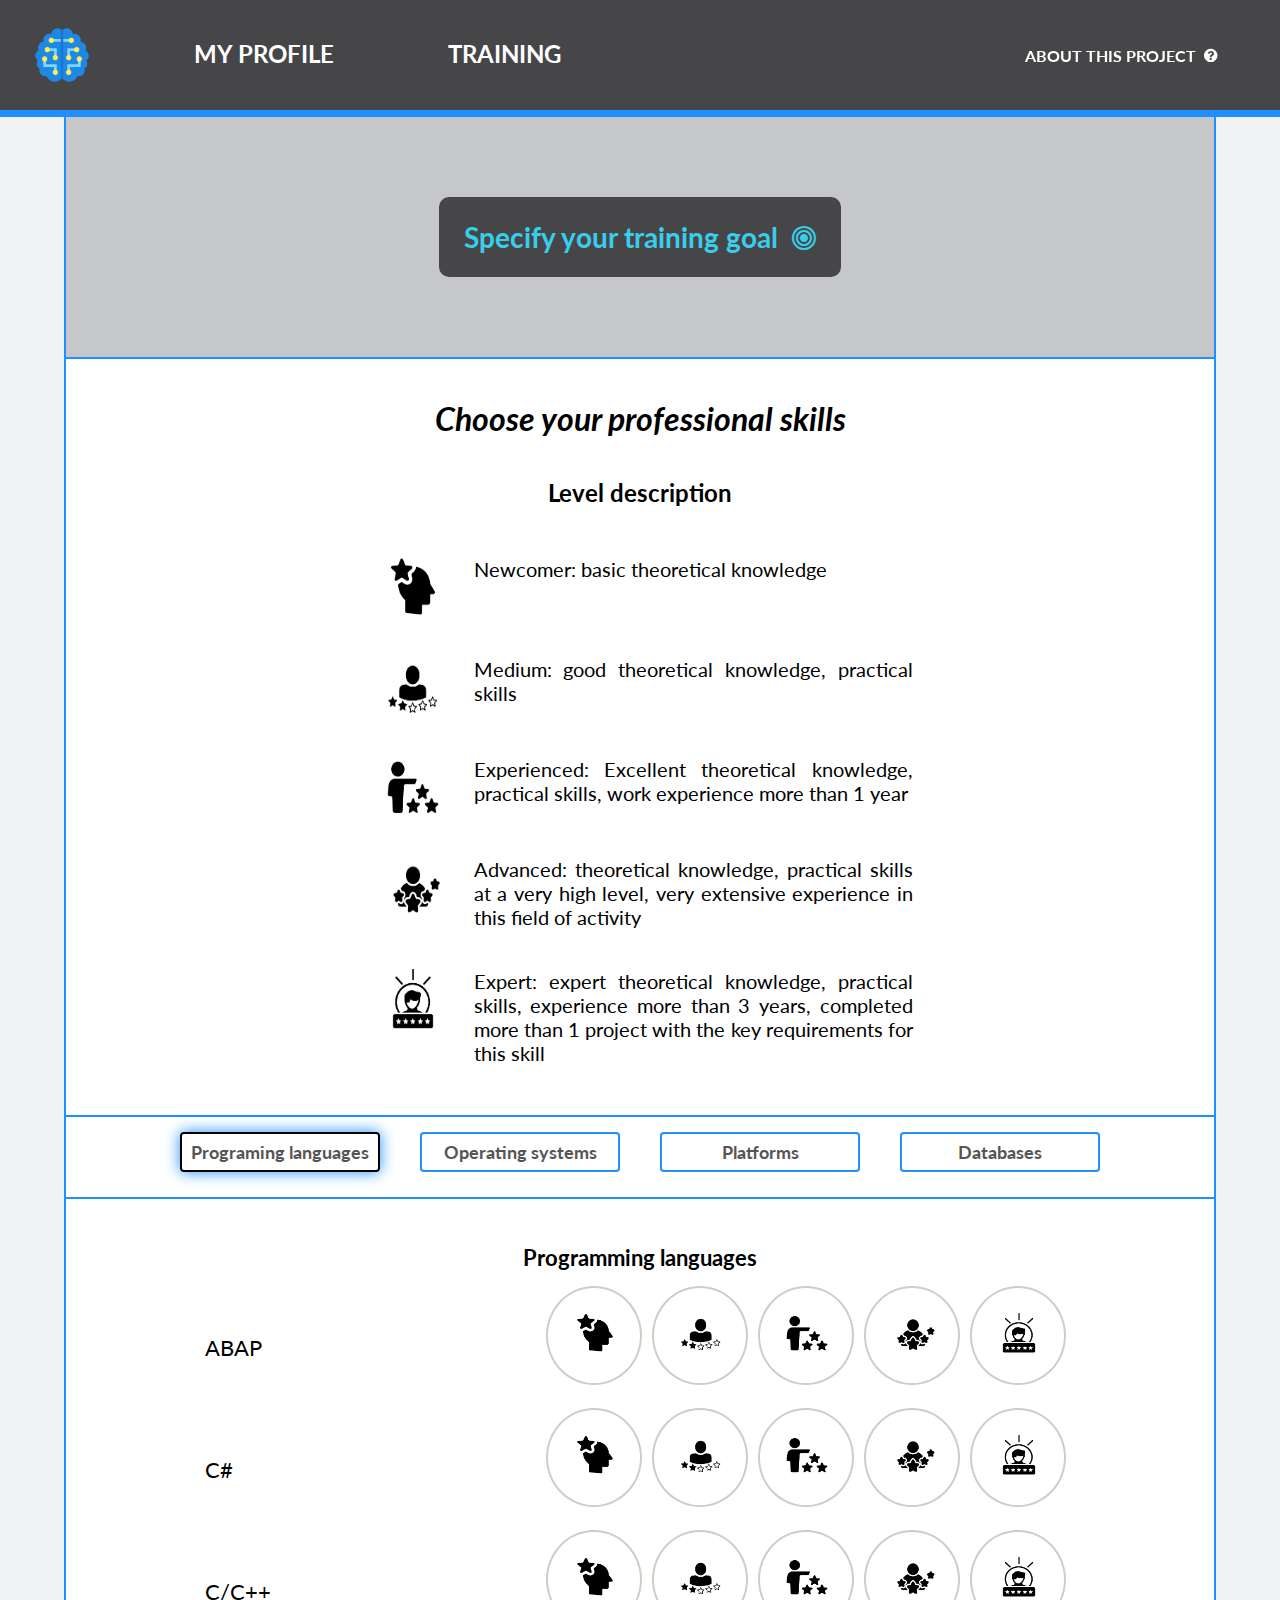
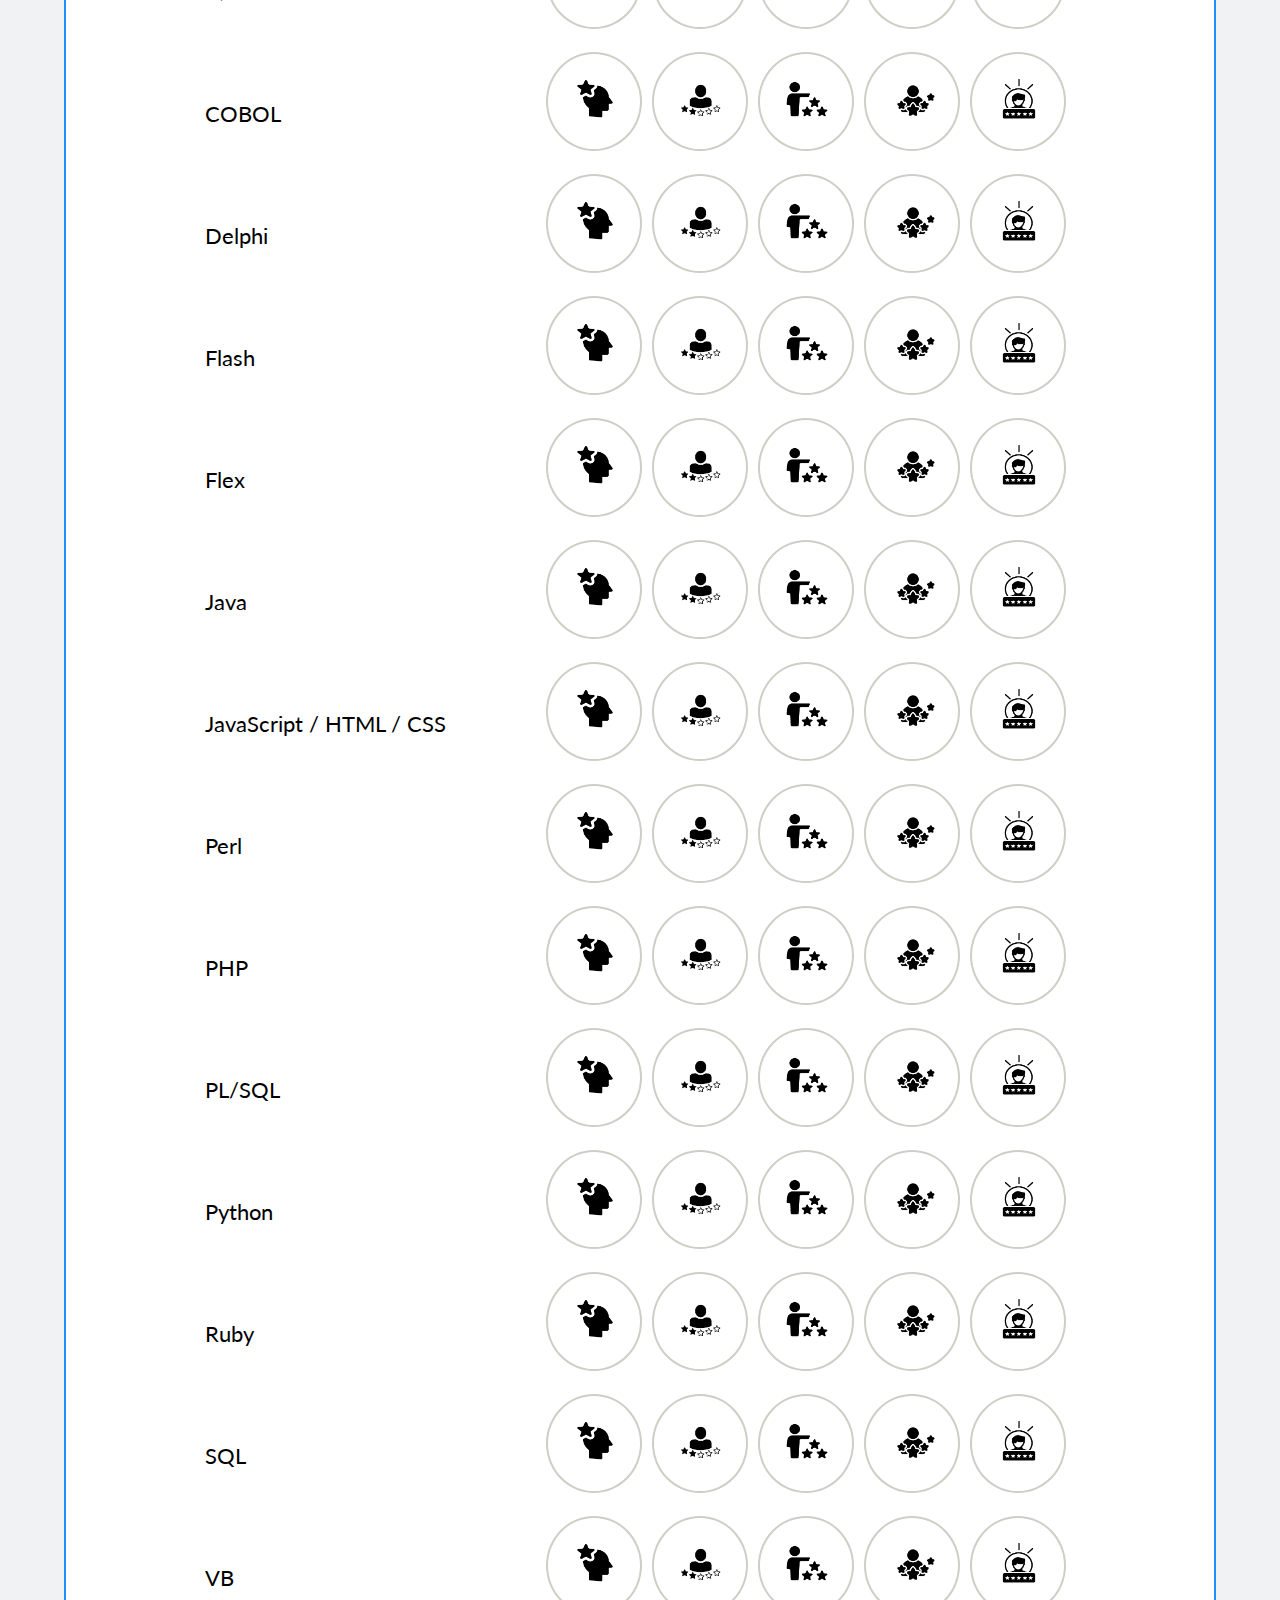
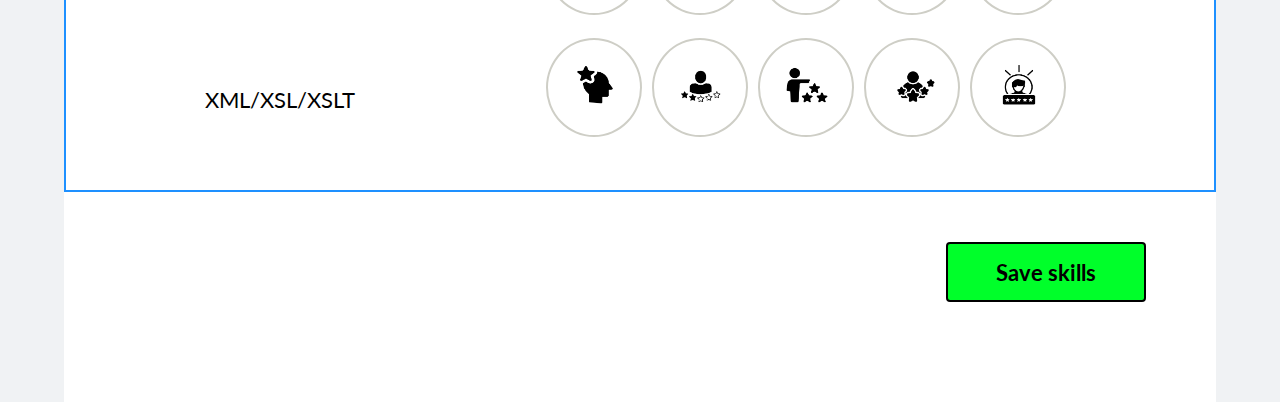
==== commit 121a495b: "Add files via upload" ====
--- a/index.html
+++ b/index.html
@@ -2,16 +2,18 @@
 <html lang="en">
 <head>
 	<meta charset="UTF-8">
-	<title>Upgradement</title>
-    <base target="_self" href="index.html" /> 
+	<title>Upgradement</title> 
 	<link rel="stylesheet" type="text/css" href="css/style.css">
 	<link rel="stylesheet" type="text/css" href="css/rating.css">
 	<link rel="shortcut icon" href="img/favicon.png"/>
 	<link rel="stylesheet" href="https://maxcdn.bootstrapcdn.com/font-awesome/4.5.0/css/font-awesome.min.css">
 	<meta name="keywords" content="Knowledge, Training, Personal Plan, Skills">
 	<script type="text/javascript" src="js/jquery-3.4.1.min.js"></script>
-	<script type="text/javascript" src="js/accordion.js"></script>
 	<script type="text/javascript" src="js/modal_icon.js"></script>
+
+    <script type="text/javascript" src="js/paginator.js"></script>
+
+
 </head>
 <body>
 	<header>
@@ -22,8 +24,9 @@
                 <li class="menu__item">
                     <a href="#"  class="btn accordion_menu">My profile</a>
                     <div class="panel_menu">
-                            <a href="#" class="my_knowledge">My knowledge</a>
-                            <a href="#" class="my_traininggoal">My training goal</a>
+                            <a href="knowledge.html" class="my_knowledge">My knowledge</a>
+                            <a href="training_goal.html" class="my_traininggoal">My training goal</a>
+                             <a href="#" class="my_profile">Information</a>
                     </div>
                 </li>
                 <li class="menu__item">
@@ -59,7 +62,7 @@
             <h2> Choose professional skills</h2>
             <br>  
 			<select class='select-button__select select_skill' id="skill">
-				<optgroup label="Programming languages">
+				<optgroup label="Programming languages" style="color=#1E90FF;">
                 	<option>ABAP</option>
                 	<option>C#</option>
                 	<option>C/C++</option>
@@ -78,7 +81,7 @@
                 	<option>VB</option>
                 	<option>XML/XSL/XSLT</option>
                 	</optgroup>
-                	<optgroup label="Operating Systems">
+                	<optgroup label="Operating Systems" style="color=#1E90FF;">
                 	<option>Android</option>
                 	<option>BlackBerry</option>
                 	<option>iOS</option>
@@ -87,7 +90,7 @@
                 	<option>Windows</option>
                 	<option>Windows Phone</option>
                 	</optgroup>
-                	<optgroup label="Platforms">
+                	<optgroup label="Platforms" style="color=#1E90FF;">
                 	<option>AMAZON</option>
                 	<option>ATG</option>
                 	<option>AZURE</option>
@@ -100,7 +103,7 @@
                 	<option>Tibco</option>
                 	<option>WS Commerce</option>
                 	</optgroup>
-                	<optgroup label="Databases">
+                	<optgroup label="Databases" style="color=#1E90FF;">
                 	<option>Microsoft SQL Server</option>
                 	<option>Oracle</option>
                 	<option>PostgreSQL</option>
@@ -116,10 +119,6 @@
                 	<button class="cancel">Cancel</button>
                 </div>
                	<div id="savemessage">	</div>
-               	<div class="result">
-	               	<div id="result1">	</div>
-	               	<div id="result2">	</div>
-	            </div>
             </div>
 
 			</div>
@@ -150,712 +149,746 @@
 				</div>
 			</div>
 		</div>
-		
-			<div class="block1">	
+
+        <div class="pagination">
+            <button id="programs" autofocus>Programing languages</button>
+            <button id="operating">Operating systems</button>
+            <button id="platforms">Platforms</button>
+            <button id="databases">Databases</button>
+        </div>
+			<div class="block1" id="blocker1">	
 				<p class="title_skills">Programming languages</p>
 				<div class="block_program">
-					<div>	
+					<div data-num=1 class="num">	
 						<p class="skill">ABAP</p>
 						<div class="star-rating">
       						<div class="star-rating__wrap">
-       								 <input class="star-rating__input1" id="star-rating-51" type="radio" name="rating1" value="5">
+       								 <input class="star-rating__input1" id="star-rating-51" type="radio" name="rating1" value="Expert">
         							<label class="star-rating__ico1 rating-item1" for="star-rating-51" tooltip = "Expert"><img src="img/rating5.png" class="rating_picture"></label>
-       								 <input class="star-rating__input1" id="star-rating-41" type="radio" name="rating1" value="4">
+       								 <input class="star-rating__input1" id="star-rating-41" type="radio" name="rating1" value="Advanced">
         							<label class="star-rating__ico1 rating-item1" for="star-rating-41" tooltip = "Advanced"><img src="img/rating4.png" class="rating_picture"></label>
-        							<input class="star-rating__input1" id="star-rating-31" type="radio" name="rating1" value="3">
+        							<input class="star-rating__input1" id="star-rating-31" type="radio" name="rating1" value="Experienced">
         							<label class="star-rating__ico1 rating-item1" for="star-rating-31" tooltip = "Experienced"><img src="img/rating3.png" class="rating_picture"></label>
-        							<input class="star-rating__input1" id="star-rating-21" type="radio" name="rating1" value="2">
+        							<input class="star-rating__input1" id="star-rating-21" type="radio" name="rating1" value="Medium">
         							<label class="star-rating__ico1 rating-item1" for="star-rating-21" tooltip = "Medium"><img src="img/rating2.png" class="rating_picture"></label>
-        							<input class="star-rating__input1" id="star-rating-11" type="radio" name="rating1" value="1">
+        							<input class="star-rating__input1" id="star-rating-11" type="radio" name="rating1" value="Newcomer">
         							<label class="star-rating__ico1 rating-item1" for="star-rating-11" tooltip = "Newcomer" ><img src="img/rating1.png" class="rating_picture"></label>
       							</div>
     						</div>
 						
 					</div>
-					<div>	
+					<div data-num=2 class="num">	
 						<p class="skill">C#</p>
 						<div class="star-rating">
       						<div class="star-rating__wrap">
-       								 <input class="star-rating__input2" id="star-rating-52" type="radio" name="rating2" value="5">
+       								 <input class="star-rating__input2" id="star-rating-52" type="checkbox" name="rating2" value="Expert">
         							<label class="star-rating__ico2 rating-item2" for="star-rating-52" tooltip = "Expert"><img src="img/rating5.png" class="rating_picture"></label>
-       								 <input class="star-rating__input2" id="star-rating-42" type="radio" name="rating2" value="4">
+       								 <input class="star-rating__input2" id="star-rating-42" type="checkbox" name="rating2" value="Advanced">
         							<label class="star-rating__ico2 rating-item2" for="star-rating-42" tooltip = "Advanced"><img src="img/rating4.png" class="rating_picture"></label>
-        							<input class="star-rating__input2" id="star-rating-32" type="radio" name="rating2" value="3">
+        							<input class="star-rating__input2" id="star-rating-32" type="checkbox" name="rating2" value="Experienced">
         							<label class="star-rating__ico2 rating-item2" for="star-rating-32" tooltip = "Experienced"><img src="img/rating3.png" class="rating_picture"></label>
-        							<input class="star-rating__input2" id="star-rating-22" type="radio" name="rating2" value="2">
+        							<input class="star-rating__input2" id="star-rating-22" type="checkbox" name="rating2" value="Medium">
         							<label class="star-rating__ico2 rating-item2" for="star-rating-22" tooltip = "Medium"><img src="img/rating2.png" class="rating_picture"></label>
-        							<input class="star-rating__input2" id="star-rating-12" type="radio" name="rating2" value="1">
+        							<input class="star-rating__input2" id="star-rating-12" type="checkbox" name="rating2" value="Newcomer">
         							<label class="star-rating__ico2 rating-item2" for="star-rating-12" tooltip = "Newcomer" ><img src="img/rating1.png" class="rating_picture"></label>
       							</div>
     						</div>
 					</div>
-					<div>	
+					<div data-num=3 class="num">	
 						<p class="skill">C/C++</p>
 						<div class="star-rating">
       						<div class="star-rating__wrap">
-       								  <input class="star-rating__input3" id="star-rating-53" type="radio" name="rating3" value="5">
+       								  <input class="star-rating__input3" id="star-rating-53" type="radio" name="rating3" value="Expert">
         							<label class="star-rating__ico3 rating-item3" for="star-rating-53" tooltip = "Expert"><img src="img/rating5.png" class="rating_picture"></label>
-       								 <input class="star-rating__input3" id="star-rating-43" type="radio" name="rating3" value="4">
+       								 <input class="star-rating__input3" id="star-rating-43" type="radio" name="rating3" value="Advanced">
         							<label class="star-rating__ico3 rating-item3" for="star-rating-43" tooltip = "Advanced"><img src="img/rating4.png" class="rating_picture"></label>
-        							<input class="star-rating__input3" id="star-rating-33" type="radio" name="rating3" value="3">
+        							<input class="star-rating__input3" id="star-rating-33" type="radio" name="rating3" value="Experienced">
         							<label class="star-rating__ico3 rating-item3" for="star-rating-33" tooltip = "Experienced"><img src="img/rating3.png" class="rating_picture"></label>
-        							<input class="star-rating__input3" id="star-rating-23" type="radio" name="rating3" value="2">
+        							<input class="star-rating__input3" id="star-rating-23" type="radio" name="rating3" value="Medium">
         							<label class="star-rating__ico3 rating-item3" for="star-rating-23" tooltip = "Medium"><img src="img/rating2.png" class="rating_picture"></label>
-        							<input class="star-rating__input3" id="star-rating-13" type="radio" name="rating3" value="1">
+        							<input class="star-rating__input3" id="star-rating-13" type="radio" name="rating3" value="Newcomer">
         							<label class="star-rating__ico3 rating-item3" for="star-rating-13" tooltip = "Newcomer" ><img src="img/rating1.png" class="rating_picture"></label>
       							</div>
     						</div>
 					</div>
-					<div>	
+					<div data-num=4 class="num">	
 						<p class="skill">COBOL</p>
 						<div class="star-rating">
       						<div class="star-rating__wrap">
-       								 <input class="star-rating__input4" id="star-rating-54" type="radio" name="rating4" value="5">
+       								 <input class="star-rating__input4" id="star-rating-54" type="radio" name="rating4" value="Expert">
         							<label class="star-rating__ico4 rating-item4" for="star-rating-54" tooltip = "Expert"><img src="img/rating5.png" class="rating_picture"></label>
-       								 <input class="star-rating__input4" id="star-rating-44" type="radio" name="rating4" value="4">
+       								 <input class="star-rating__input4" id="star-rating-44" type="radio" name="rating4" value="Advanced">
         							<label class="star-rating__ico4 rating-item4" for="star-rating-44" tooltip = "Advanced"><img src="img/rating4.png" class="rating_picture"></label>
-        							<input class="star-rating__input4" id="star-rating-34" type="radio" name="rating4" value="3">
+        							<input class="star-rating__input4" id="star-rating-34" type="radio" name="rating4" value="Experienced">
         							<label class="star-rating__ico4 rating-item4" for="star-rating-34" tooltip = "Experienced"><img src="img/rating3.png" class="rating_picture"></label>
-        							<input class="star-rating__input4" id="star-rating-24" type="radio" name="rating4" value="2">
+        							<input class="star-rating__input4" id="star-rating-24" type="radio" name="rating4" value="Medium">
         							<label class="star-rating__ico4 rating-item4" for="star-rating-24" tooltip = "Medium"><img src="img/rating2.png" class="rating_picture"></label>
-        							<input class="star-rating__input4" id="star-rating-14" type="radio" name="rating4" value="1">
+        							<input class="star-rating__input4" id="star-rating-14" type="radio" name="rating4" value="Newcomer">
         							<label class="star-rating__ico4 rating-item4" for="star-rating-14" tooltip = "Newcomer" ><img src="img/rating1.png" class="rating_picture"></label>
       							</div>
     						</div>
 					</div>
-					<div>	
+					<div data-num=5 class="num">	
 						<p class="skill">Delphi</p>
 						<div class="star-rating">
       						<div class="star-rating__wrap">
-       								 <input class="star-rating__input5" id="star-rating-55" type="radio" name="rating5" value="5">
+       								 <input class="star-rating__input5" id="star-rating-55" type="radio" name="rating5" value="Expert">
         							<label class="star-rating__ico5 rating-item5" for="star-rating-55" tooltip = "Expert"><img src="img/rating5.png" class="rating_picture"></label>
-       								 <input class="star-rating__input5" id="star-rating-45" type="radio" name="rating5" value="4">
+       								 <input class="star-rating__input5" id="star-rating-45" type="radio" name="rating5" value="Advanced">
         							<label class="star-rating__ico5 rating-item5" for="star-rating-45" tooltip = "Advanced"><img src="img/rating4.png" class="rating_picture"></label>
-        							<input class="star-rating__input5" id="star-rating-35" type="radio" name="rating5" value="3">
+        							<input class="star-rating__input5" id="star-rating-35" type="radio" name="rating5" value="Experienced">
         							<label class="star-rating__ico5 rating-item5" for="star-rating-35" tooltip = "Experienced"><img src="img/rating3.png" class="rating_picture"></label>
-        							<input class="star-rating__input5" id="star-rating-25" type="radio" name="rating5" value="2">
+        							<input class="star-rating__input5" id="star-rating-25" type="radio" name="rating5" value="Medium">
         							<label class="star-rating__ico5 rating-item5" for="star-rating-25" tooltip = "Medium"><img src="img/rating2.png" class="rating_picture"></label>
-        							<input class="star-rating__input5" id="star-rating-15" type="radio" name="rating5" value="1">
+        							<input class="star-rating__input5" id="star-rating-15" type="radio" name="rating5" value="Newcomer">
         							<label class="star-rating__ico5 rating-item5" for="star-rating-15" tooltip = "Newcomer" ><img src="img/rating1.png" class="rating_picture"></label>
       							</div>
     						</div>
 					</div>
-					<div>	
+					<div data-num=6 class="num">	
 						<p class="skill">Flash</p>
 						<div class="star-rating">
       						<div class="star-rating__wrap">
-       								 <input class="star-rating__input6" id="star-rating-56" type="radio" name="rating6" value="5">
+       								 <input class="star-rating__input6" id="star-rating-56" type="radio" name="rating6" value="Expert">
         							<label class="star-rating__ico6 rating-item6" for="star-rating-56" tooltip = "Expert"><img src="img/rating5.png" class="rating_picture"></label>
-       								 <input class="star-rating__input6" id="star-rating-46" type="radio" name="rating6" value="4">
+       								 <input class="star-rating__input6" id="star-rating-46" type="radio" name="rating6" value="Advanced">
         							<label class="star-rating__ico6 rating-item6" for="star-rating-46" tooltip = "Advanced"><img src="img/rating4.png" class="rating_picture"></label>
-        							<input class="star-rating__input6" id="star-rating-36" type="radio" name="rating6" value="3">
+        							<input class="star-rating__input6" id="star-rating-36" type="radio" name="rating6" value="Experienced">
         							<label class="star-rating__ico6 rating-item6" for="star-rating-36" tooltip = "Experienced"><img src="img/rating3.png" class="rating_picture"></label>
-        							<input class="star-rating__input6" id="star-rating-26" type="radio" name="rating6" value="2">
+        							<input class="star-rating__input6" id="star-rating-26" type="radio" name="rating6" value="Medium">
         							<label class="star-rating__ico6 rating-item6" for="star-rating-26" tooltip = "Medium"><img src="img/rating2.png" class="rating_picture"></label>
-        							<input class="star-rating__input6" id="star-rating-16" type="radio" name="rating6" value="1">
+        							<input class="star-rating__input6" id="star-rating-16" type="radio" name="rating6" value="Newcomer">
         							<label class="star-rating__ico6 rating-item6" for="star-rating-16" tooltip = "Newcomer" ><img src="img/rating1.png" class="rating_picture"></label>
       							</div>
     						</div>
 					</div>
-					<div>	
+					<div data-num=7 class="num">	
 						<p class="skill">Flex</p>
 						<div class="star-rating">
       						<div class="star-rating__wrap">
-       								 <input class="star-rating__input7" id="star-rating-57" type="radio" name="rating7" value="5">
+       								 <input class="star-rating__input7" id="star-rating-57" type="radio" name="rating7" value="Expert">
         							<label class="star-rating__ico7 rating-item7" for="star-rating-57" tooltip = "Expert"><img src="img/rating5.png" class="rating_picture"></label>
-       								 <input class="star-rating__input7" id="star-rating-4" type="radio" name="rating7" value="4">
+       								 <input class="star-rating__input7" id="star-rating-4" type="radio" name="rating7" value="Advanced">
         							<label class="star-rating__ico7 rating-item7" for="star-rating-47" tooltip = "Advanced"><img src="img/rating4.png" class="rating_picture"></label>
-        							<input class="star-rating__input7" id="star-rating-37" type="radio" name="rating7" value="3">
+        							<input class="star-rating__input7" id="star-rating-37" type="radio" name="rating7" value="Experienced">
         							<label class="star-rating__ico7 rating-item7" for="star-rating-37" tooltip = "Experienced"><img src="img/rating3.png" class="rating_picture"></label>
-        							<input class="star-rating__input7" id="star-rating-27" type="radio" name="rating7" value="2">
+        							<input class="star-rating__input7" id="star-rating-27" type="radio" name="rating7" value="Medium">
         							<label class="star-rating__ico7 rating-item7" for="star-rating-27" tooltip = "Medium"><img src="img/rating2.png" class="rating_picture"></label>
-        							<input class="star-rating__input7" id="star-rating-17" type="radio" name="rating7" value="1">
+        							<input class="star-rating__input7" id="star-rating-17" type="radio" name="rating7" value="Newcomer">
         							<label class="star-rating__ico7 rating-item7" for="star-rating-17" tooltip = "Newcomer" ><img src="img/rating1.png" class="rating_picture"></label>
       							</div>
     						</div>
 					</div>
-					<div>	
+					<div data-num=8 class="num">	
 						<p class="skill">Java</p>
 						<div class="star-rating">
       						<div class="star-rating__wrap">
-       								 <input class="star-rating__input8" id="star-rating-58" type="radio" name="rating8" value="5">
+       								 <input class="star-rating__input8" id="star-rating-58" type="radio" name="rating8" value="Expert">
         							<label class="star-rating__ico8 rating-item8" for="star-rating-58" tooltip = "Expert"><img src="img/rating5.png" class="rating_picture"></label>
-       								 <input class="star-rating__input8" id="star-rating-48" type="radio" name="rating8" value="4">
+       								 <input class="star-rating__input8" id="star-rating-48" type="radio" name="rating8" value="Advanced">
         							<label class="star-rating__ico8 rating-item8" for="star-rating-48" tooltip = "Advanced"><img src="img/rating4.png" class="rating_picture"></label>
-        							<input class="star-rating__input8" id="star-rating-38" type="radio" name="rating8" value="3">
+        							<input class="star-rating__input8" id="star-rating-38" type="radio" name="rating8" value="Experienced">
         							<label class="star-rating__ico8 rating-item8" for="star-rating-38" tooltip = "Experienced"><img src="img/rating3.png" class="rating_picture"></label>
-        							<input class="star-rating__input8" id="star-rating-28" type="radio" name="rating8" value="2">
+        							<input class="star-rating__input8" id="star-rating-28" type="radio" name="rating8" value="Medium">
         							<label class="star-rating__ico8 rating-item8" for="star-rating-28" tooltip = "Medium"><img src="img/rating2.png" class="rating_picture"></label>
-        							<input class="star-rating__input8" id="star-rating-18" type="radio" name="rating8" value="1">
+        							<input class="star-rating__input8" id="star-rating-18" type="radio" name="rating8" value="Newcomer">
         							<label class="star-rating__ico8 rating-item8" for="star-rating-18" tooltip = "Newcomer" ><img src="img/rating1.png" class="rating_picture"></label>
       							</div>
     						</div>
 					</div>
-					<div>	
+					<div data-num=9 class="num">	
 						<p class="skill">JavaScript / HTML / CSS</p>
 						<div class="star-rating">
       						<div class="star-rating__wrap">
-       								 <input class="star-rating__input9" id="star-rating-59" type="radio" name="rating9" value="5">
+       								 <input class="star-rating__input9" id="star-rating-59" type="radio" name="rating9" value="Expert">
         							<label class="star-rating__ico9 rating-item9" for="star-rating-59" tooltip = "Expert"><img src="img/rating5.png" class="rating_picture"></label>
-       								 <input class="star-rating__input9" id="star-rating-49" type="radio" name="rating9" value="4">
+       								 <input class="star-rating__input9" id="star-rating-49" type="radio" name="rating9" value="Advanced">
         							<label class="star-rating__ico9 rating-item9" for="star-rating-49" tooltip = "Advanced"><img src="img/rating4.png" class="rating_picture"></label>
-        							<input class="star-rating__input9" id="star-rating-39" type="radio" name="rating9" value="3">
+        							<input class="star-rating__input9" id="star-rating-39" type="radio" name="rating9" value="Experienced">
         							<label class="star-rating__ico9 rating-item9" for="star-rating-39" tooltip = "Experienced"><img src="img/rating3.png" class="rating_picture"></label>
-        							<input class="star-rating__input9" id="star-rating-29" type="radio" name="rating9" value="2">
+        							<input class="star-rating__input9" id="star-rating-29" type="radio" name="rating9" value="Medium">
         							<label class="star-rating__ico9 rating-item9" for="star-rating-29" tooltip = "Medium"><img src="img/rating2.png" class="rating_picture"></label>
-        							<input class="star-rating__input9" id="star-rating-19" type="radio" name="rating9" value="1">
+        							<input class="star-rating__input9" id="star-rating-19" type="radio" name="rating9" value="Newcomer">
         							<label class="star-rating__ico9 rating-item9" for="star-rating-19" tooltip = "Newcomer" ><img src="img/rating1.png" class="rating_picture"></label>
       							</div>
     						</div>
 					</div>
-					<div>	
+					<div data-num=10 class="num">	
 						<p class="skill">Perl</p>
 						<div class="star-rating">
       						<div class="star-rating__wrap">
-       								 <input class="star-rating__input10" id="star-rating-510" type="radio" name="rating10" value="5">
+       								 <input class="star-rating__input10" id="star-rating-510" type="radio" name="rating10" value="Expert">
         							<label class="star-rating__ico10 rating-item10" for="star-rating-510" tooltip = "Expert"><img src="img/rating5.png" class="rating_picture"></label>
-       								 <input class="star-rating__input10" id="star-rating-410" type="radio" name="rating10" value="4">
+       								 <input class="star-rating__input10" id="star-rating-410" type="radio" name="rating10" value="Advanced">
         							<label class="star-rating__ico10 rating-item10" for="star-rating-410" tooltip = "Advanced"><img src="img/rating4.png" class="rating_picture"></label>
-        							<input class="star-rating__input10" id="star-rating-310" type="radio" name="rating10" value="3">
+        							<input class="star-rating__input10" id="star-rating-310" type="radio" name="rating10" value="Experienced">
         							<label class="star-rating__ico10 rating-item10" for="star-rating-310" tooltip = "Experienced"><img src="img/rating3.png" class="rating_picture"></label>
-        							<input class="star-rating__input10" id="star-rating-210" type="radio" name="rating10" value="2">
+        							<input class="star-rating__input10" id="star-rating-210" type="radio" name="rating10" value="Medium">
         							<label class="star-rating__ico10 rating-item10" for="star-rating-210" tooltip = "Medium"><img src="img/rating2.png" class="rating_picture"></label>
-        							<input class="star-rating__input10" id="star-rating-110" type="radio" name="rating10" value="1">
+        							<input class="star-rating__input10" id="star-rating-110" type="radio" name="rating10" value="Newcomer">
         							<label class="star-rating__ico10 rating-item10" for="star-rating-110" tooltip = "Newcomer" ><img src="img/rating1.png" class="rating_picture"></label>
       							</div>
     						</div>
 					</div>
-					<div>	
+					<div data-num=11 class="num">	
 						<p class="skill">PHP</p>
 						<div class="star-rating">
       						<div class="star-rating__wrap">
-       								 <input class="star-rating__input11" id="star-rating-511" type="radio" name="rating11" value="5">
+       								 <input class="star-rating__input11" id="star-rating-511" type="radio" name="rating11" value="Expert">
         							<label class="star-rating__ico11 rating-item11" for="star-rating-511" tooltip = "Expert"><img src="img/rating5.png" class="rating_picture"></label>
-       								 <input class="star-rating__input11" id="star-rating-411" type="radio" name="rating11" value="4">
+       								 <input class="star-rating__input11" id="star-rating-411" type="radio" name="rating11" value="Advanced">
         							<label class="star-rating__ico11 rating-item11" for="star-rating-411" tooltip = "Advanced"><img src="img/rating4.png" class="rating_picture"></label>
-        							<input class="star-rating__input11" id="star-rating-311" type="radio" name="rating11" value="3">
+        							<input class="star-rating__input11" id="star-rating-311" type="radio" name="rating11" value="Experienced">
         							<label class="star-rating__ico11 rating-item11" for="star-rating-311" tooltip = "Experienced"><img src="img/rating3.png" class="rating_picture"></label>
-        							<input class="star-rating__input11" id="star-rating-211" type="radio" name="rating11" value="2">
+        							<input class="star-rating__input11" id="star-rating-211" type="radio" name="rating11" value="Medium">
         							<label class="star-rating__ico11 rating-item11" for="star-rating-211" tooltip = "Medium"><img src="img/rating2.png" class="rating_picture"></label>
-        							<input class="star-rating__input11" id="star-rating-111" type="radio" name="rating11" value="1">
+        							<input class="star-rating__input11" id="star-rating-111" type="radio" name="rating11" value="Newcomer">
         							<label class="star-rating__ico11 rating-item11" for="star-rating-111" tooltip = "Newcomer" ><img src="img/rating1.png" class="rating_picture"></label>
       							</div>
     						</div>
 					</div>
-					<div>	
+					<div data-num=12 class="num">	
 						<p class="skill">PL/SQL</p>
 						<div class="star-rating">
       						<div class="star-rating__wrap">
-       								 <input class="star-rating__input12" id="star-rating-512" type="radio" name="rating12" value="5">
+       								 <input class="star-rating__input12" id="star-rating-512" type="radio" name="rating12" value="Expert">
         							<label class="star-rating__ico12 rating-item12" for="star-rating-512" tooltip = "Expert"><img src="img/rating5.png" class="rating_picture"></label>
-       								 <input class="star-rating__input12" id="star-rating-412" type="radio" name="rating12" value="4">
+       								 <input class="star-rating__input12" id="star-rating-412" type="radio" name="rating12" value="Advanced">
         							<label class="star-rating__ico12 rating-item12" for="star-rating-412" tooltip = "Advanced"><img src="img/rating4.png" class="rating_picture"></label>
-        							<input class="star-rating__input12" id="star-rating-312" type="radio" name="rating12" value="3">
+        							<input class="star-rating__input12" id="star-rating-312" type="radio" name="rating12" value="Experienced">
         							<label class="star-rating__ico12 rating-item12" for="star-rating-312" tooltip = "Experienced"><img src="img/rating3.png" class="rating_picture"></label>
-        							<input class="star-rating__input12" id="star-rating-212" type="radio" name="rating12" value="2">
+        							<input class="star-rating__input12" id="star-rating-212" type="radio" name="rating12" value="Medium">
         							<label class="star-rating__ico12 rating-item12" for="star-rating-212" tooltip = "Medium"><img src="img/rating2.png" class="rating_picture"></label>
-        							<input class="star-rating__input12" id="star-rating-112" type="radio" name="rating12" value="1">
+        							<input class="star-rating__input12" id="star-rating-112" type="radio" name="rating12" value="Newcomer">
         							<label class="star-rating__ico12 rating-item12" for="star-rating-112" tooltip = "Newcomer" ><img src="img/rating1.png" class="rating_picture"></label>
       							</div>
     						</div>
 					</div>
-					<div>	
+					<div data-num=13 class="num">	
 						<p class="skill">Python</p>
 						<div class="star-rating">
       						<div class="star-rating__wrap">
-       								 <input class="star-rating__input13" id="star-rating-513" type="radio" name="rating13" value="5">
+       								 <input class="star-rating__input13" id="star-rating-513" type="radio" name="rating13" value="Expert">
         							<label class="star-rating__ico13 rating-item13" for="star-rating-513" tooltip = "Expert"><img src="img/rating5.png" class="rating_picture"></label>
-       								 <input class="star-rating__input13" id="star-rating-413" type="radio" name="rating13" value="4">
+       								 <input class="star-rating__input13" id="star-rating-413" type="radio" name="rating13" value="Advanced">
         							<label class="star-rating__ico13 rating-item13" for="star-rating-413" tooltip = "Advanced"><img src="img/rating4.png" class="rating_picture"></label>
-        							<input class="star-rating__input13" id="star-rating-313" type="radio" name="rating13" value="3">
+        							<input class="star-rating__input13" id="star-rating-313" type="radio" name="rating13" value="Experienced">
         							<label class="star-rating__ico13 rating-item13" for="star-rating-313" tooltip = "Experienced"><img src="img/rating3.png" class="rating_picture"></label>
-        							<input class="star-rating__input13" id="star-rating-213" type="radio" name="rating13" value="2">
+        							<input class="star-rating__input13" id="star-rating-213" type="radio" name="rating13" value="Medium">
         							<label class="star-rating__ico13 rating-item13" for="star-rating-213" tooltip = "Medium"><img src="img/rating2.png" class="rating_picture"></label>
-        							<input class="star-rating__input13" id="star-rating-113" type="radio" name="rating13" value="1">
+        							<input class="star-rating__input13" id="star-rating-113" type="radio" name="rating13" value="Newcomer">
         							<label class="star-rating__ico13 rating-item13" for="star-rating-113" tooltip = "Newcomer" ><img src="img/rating1.png" class="rating_picture"></label>
       							</div>
     						</div>
 					</div>
-					<div>	
+					<div data-num=14 class="num">	
 						<p class="skill">Ruby</p>
 						<div class="star-rating">
       						<div class="star-rating__wrap">
-       								 <input class="star-rating__input14" id="star-rating-514" type="radio" name="rating14" value="5">
+       								 <input class="star-rating__input14" id="star-rating-514" type="radio" name="rating14" value="Expert">
         							<label class="star-rating__ico14 rating-item14" for="star-rating-514" tooltip = "Expert"><img src="img/rating5.png" class="rating_picture"></label>
-       								 <input class="star-rating__input14" id="star-rating-414" type="radio" name="rating14" value="4">
+       								 <input class="star-rating__input14" id="star-rating-414" type="radio" name="rating14" value="Advanced">
         							<label class="star-rating__ico14 rating-item14" for="star-rating-414" tooltip= "Advanced"><img src="img/rating4.png" class="rating_picture"></label>
-        							<input class="star-rating__input14" id="star-rating-314" type="radio" name="rating14" value="3">
+        							<input class="star-rating__input14" id="star-rating-314" type="radio" name="rating14" value="Experienced">
         							<label class="star-rating__ico14 rating-item14" for="star-rating-314" tooltip = "Experienced"><img src="img/rating3.png" class="rating_picture"></label>
-        							<input class="star-rating__input14" id="star-rating-214" type="radio" name="rating14" value="2">
+        							<input class="star-rating__input14" id="star-rating-214" type="radio" name="rating14" value="Medium">
         							<label class="star-rating__ico14 rating-item14" for="star-rating-214" tooltip = "Medium"><img src="img/rating2.png" class="rating_picture"></label>
-        							<input class="star-rating__input14" id="star-rating-114" type="radio" name="rating14" value="1">
+        							<input class="star-rating__input14" id="star-rating-114" type="radio" name="rating14" value="Newcomer">
         							<label class="star-rating__ico14 rating-item14" for="star-rating-114" tooltip = "Newcomer" ><img src="img/rating1.png" class="rating_picture"></label>
       							</div>
     						</div>
 					</div>
-					<div>	
+					<div data-num=15 class="num">	
 						<p class="skill">SQL</p>
 						<div class="star-rating">
       						<div class="star-rating__wrap">
-       								 <input class="star-rating__input15" id="star-rating-515" type="radio" name="rating15" value="5">
+       								 <input class="star-rating__input15" id="star-rating-515" type="radio" name="rating15" value="Expert">
         							<label class="star-rating__ico15 rating-item15" for="star-rating-515" tooltip = "Expert"><img src="img/rating5.png" class="rating_picture"></label>
-       								 <input class="star-rating__input15" id="star-rating-415" type="radio" name="rating15" value="4">
+       								 <input class="star-rating__input15" id="star-rating-415" type="radio" name="rating15" value="Advanced">
         							<label class="star-rating__ico15 rating-item15" for="star-rating-415" tooltip = "Advanced"><img src="img/rating4.png" class="rating_picture"></label>
-        							<input class="star-rating__input15" id="star-rating-315" type="radio" name="rating15" value="3">
+        							<input class="star-rating__input15" id="star-rating-315" type="radio" name="rating15" value="Experienced">
         							<label class="star-rating__ico15 rating-item15" for="star-rating-315" tooltip = "Experienced"><img src="img/rating3.png" class="rating_picture"></label>
-        							<input class="star-rating__input15" id="star-rating-215" type="radio" name="rating15" value="2">
+        							<input class="star-rating__input15" id="star-rating-215" type="radio" name="rating15" value="Medium">
         							<label class="star-rating__ico15 rating-item15" for="star-rating-215" tooltip = "Medium"><img src="img/rating2.png" class="rating_picture"></label>
-        							<input class="star-rating__input15" id="star-rating-115" type="radio" name="rating15" value="1">
+        							<input class="star-rating__input15" id="star-rating-115" type="radio" name="rating15" value="Newcomer">
         							<label class="star-rating__ico15 rating-item15" for="star-rating-115" tooltip = "Newcomer" ><img src="img/rating1.png" class="rating_picture"></label>
       							</div>
     						</div>
 					</div>
-					<div>	
+					<div data-num=16 class="num">	
 						<p class="skill">VB</p>
 						<div class="star-rating">
       						<div class="star-rating__wrap">
-       								 <input class="star-rating__input16" id="star-rating-516" type="radio" name="rating16" value="5">
+       								 <input class="star-rating__input16" id="star-rating-516" type="radio" name="rating16" value="Expert">
         							<label class="star-rating__ico16 rating-item16" for="star-rating-516" tooltip = "Expert"><img src="img/rating5.png" class="rating_picture"></label>
-       								 <input class="star-rating__input16" id="star-rating-416" type="radio" name="rating16" value="4">
+       								 <input class="star-rating__input16" id="star-rating-416" type="radio" name="rating16" value="Advanced">
         							<label class="star-rating__ico16 rating-item16" for="star-rating-416" tooltip = "Advanced"><img src="img/rating4.png" class="rating_picture"></label>
-        							<input class="star-rating__input16" id="star-rating-316" type="radio" name="rating16" value="3">
+        							<input class="star-rating__input16" id="star-rating-316" type="radio" name="rating16" value="Experienced">
         							<label class="star-rating__ico16 rating-item16" for="star-rating-316" tooltip = "Experienced"><img src="img/rating3.png" class="rating_picture"></label>
-        							<input class="star-rating__input16" id="star-rating-216" type="radio" name="rating16" value="2">
+        							<input class="star-rating__input16" id="star-rating-216" type="radio" name="rating16" value="Medium">
         							<label class="star-rating__ico16 rating-item16" for="star-rating-216" tooltip = "Medium"><img src="img/rating2.png" class="rating_picture"></label>
-        							<input class="star-rating__input16" id="star-rating-116" type="radio" name="rating16" value="1">
+        							<input class="star-rating__input16" id="star-rating-116" type="radio" name="rating16" value="Newcomer">
         							<label class="star-rating__ico16 rating-item16" for="star-rating-116" tooltip = "Newcomer" ><img src="img/rating1.png" class="rating_picture"></label>
       							</div>
     						</div>
 					</div>
-					<div>	
+					<div data-num=17 class="num"> 	
 						<p class="skill">XML/XSL/XSLT</p>
 						<div class="star-rating">
       						<div class="star-rating__wrap">
-       								 <input class="star-rating__input17" id="star-rating-517" type="radio" name="rating17" value="5">
+       								 <input class="star-rating__input17" id="star-rating-517" type="radio" name="rating17" value="Expert">
         							<label class="star-rating__ico17 rating-item17" for="star-rating-517" tooltip = "Expert"><img src="img/rating5.png" class="rating_picture"></label>
-       								 <input class="star-rating__input17" id="star-rating-417" type="radio" name="rating17" value="4">
+       								 <input class="star-rating__input17" id="star-rating-417" type="radio" name="rating17" value="Advanced">
         							<label class="star-rating__ico17 rating-item17" for="star-rating-417" tooltip = "Advanced"><img src="img/rating4.png" class="rating_picture"></label>
-        							<input class="star-rating__input17" id="star-rating-317" type="radio" name="rating17" value="3">
+        							<input class="star-rating__input17" id="star-rating-317" type="radio" name="rating17" value="Experienced">
         							<label class="star-rating__ico17 rating-item17" for="star-rating-317" tooltip = "Experienced"><img src="img/rating3.png" class="rating_picture"></label>
-        							<input class="star-rating__input17" id="star-rating-217" type="radio" name="rating17" value="2">
+        							<input class="star-rating__input17" id="star-rating-217" type="radio" name="rating17" value="Medium">
         							<label class="star-rating__ico17 rating-item17" for="star-rating-217" tooltip = "Medium"><img src="img/rating2.png" class="rating_picture"></label>
-        							<input class="star-rating__input17" id="star-rating-117" type="radio" name="rating17" value="1">
+        							<input class="star-rating__input17" id="star-rating-117" type="radio" name="rating17" value="Newcomer">
         							<label class="star-rating__ico17 rating-item17" for="star-rating-117" tooltip = "Newcomer" ><img src="img/rating1.png" class="rating_picture"></label>
       							</div>
     						</div>
 					</div>
 				</div>
 			</div>
-			<div class="block2">	
+			<div class="block2" id="blocker2">	
 				<p class="title_skills">Operating Systems</p>
 				<div class="block_operation">
-					<div>		
+					<div data-num=18 class="num">		
 						<p class="skill">Android</p>
 						<div class="star-rating">
       						<div class="star-rating__wrap">
-       								 <input class="star-rating__input18" id="star-rating-518" type="radio" name="rating18" value="5">
+       								 <input class="star-rating__input18" id="star-rating-518" type="radio" name="rating18" value="Expert">
         							<label class="star-rating__ico18 rating-item18" for="star-rating-518" tooltip = "Expert"><img src="img/rating5.png" class="rating_picture"></label>
-       								 <input class="star-rating__input18" id="star-rating-418" type="radio" name="rating18" value="4">
+       								 <input class="star-rating__input18" id="star-rating-418" type="radio" name="rating18" value="Advanced">
         							<label class="star-rating__ico18 rating-item18" for="star-rating-418" tooltip = "Advanced"><img src="img/rating4.png" class="rating_picture"></label>
-        							<input class="star-rating__input18" id="star-rating-318" type="radio" name="rating18" value="3">
+        							<input class="star-rating__input18" id="star-rating-318" type="radio" name="rating18" value="Experienced">
         							<label class="star-rating__ico18 rating-item18" for="star-rating-318" tooltip = "Experienced"><img src="img/rating3.png" class="rating_picture"></label>
-        							<input class="star-rating__input18" id="star-rating-218" type="radio" name="rating18" value="2">
+        							<input class="star-rating__input18" id="star-rating-218" type="radio" name="rating18" value="Medium">
         							<label class="star-rating__ico18 rating-item18" for="star-rating-218" tooltip = "Medium"><img src="img/rating2.png" class="rating_picture"></label>
-        							<input class="star-rating__input18" id="star-rating-118" type="radio" name="rating18" value="1">
+        							<input class="star-rating__input18" id="star-rating-118" type="radio" name="rating18" value="Newcomer">
         							<label class="star-rating__ico18 rating-item18" for="star-rating-118" tooltip = "Newcomer" ><img src="img/rating1.png" class="rating_picture"></label>
       							</div>
     						</div>
 					</div>
-					<div>	
+					<div data-num=19 class="num">	
 						<p class="skill">BlackBerry</p>
 						<div class="star-rating">
       						<div class="star-rating__wrap">
-       								 <input class="star-rating__input19" id="star-rating-519" type="radio" name="rating19" value="5">
+       								 <input class="star-rating__input19" id="star-rating-519" type="radio" name="rating19" value="Expert">
         							<label class="star-rating__ico19 rating-item19" for="star-rating-519" tooltip = "Expert"><img src="img/rating5.png" class="rating_picture"></label>
-       								 <input class="star-rating__input19" id="star-rating-419" type="radio" name="rating19" value="4">
+       								 <input class="star-rating__input19" id="star-rating-419" type="radio" name="rating19" value="Advanced">
         							<label class="star-rating__ico19 rating-item19" for="star-rating-419" tooltip = "Advanced"><img src="img/rating4.png" class="rating_picture"></label>
-        							<input class="star-rating__input19" id="star-rating-319" type="radio" name="rating19" value="3">
+        							<input class="star-rating__input19" id="star-rating-319" type="radio" name="rating19" value="Experienced">
         							<label class="star-rating__ico19 rating-item19" for="star-rating-319" tooltip = "Experienced"><img src="img/rating3.png" class="rating_picture"></label>
-        							<input class="star-rating__input19" id="star-rating-219" type="radio" name="rating19" value="2">
+        							<input class="star-rating__input19" id="star-rating-219" type="radio" name="rating19" value="Medium">
         							<label class="star-rating__ico19 rating-item19" for="star-rating-219" tooltip = "Medium"><img src="img/rating2.png" class="rating_picture"></label>
-        							<input class="star-rating__input19" id="star-rating-119" type="radio" name="rating19" value="1">
+        							<input class="star-rating__input19" id="star-rating-119" type="radio" name="rating19" value="Newcomer">
         							<label class="star-rating__ico19 rating-item19" for="star-rating-119" tooltip = "Newcomer" ><img src="img/rating1.png" class="rating_picture"></label>
       							</div>
     						</div>
 					</div>
-					<div>	
+					<div data-num=20 class="num">	
 						<p class="skill">iOS</p>
 						<div class="star-rating">
       						<div class="star-rating__wrap">
-       								 <input class="star-rating__input20" id="star-rating-520" type="radio" name="rating20" value="5">
+       								 <input class="star-rating__input20" id="star-rating-520" type="radio" name="rating20" value="Expert">
         							<label class="star-rating__ico20 rating-item20" for="star-rating-520" tooltip = "Expert"><img src="img/rating5.png" class="rating_picture"></label>
-       								 <input class="star-rating__input20" id="star-rating-420" type="radio" name="rating20" value="4">
+       								 <input class="star-rating__input20" id="star-rating-420" type="radio" name="rating20" value="Advanced">
         							<label class="star-rating__ico20 rating-item20" for="star-rating-420" tooltip = "Advanced"><img src="img/rating4.png" class="rating_picture"></label>
-        							<input class="star-rating__input20" id="star-rating-320" type="radio" name="rating20" value="3">
+        							<input class="star-rating__input20" id="star-rating-320" type="radio" name="rating20" value="Experienced">
         							<label class="star-rating__ico20 rating-item20" for="star-rating-320" tooltip = "Experienced"><img src="img/rating3.png" class="rating_picture"></label>
-        							<input class="star-rating__input20" id="star-rating-220" type="radio" name="rating20" value="2">
+        							<input class="star-rating__input20" id="star-rating-220" type="radio" name="rating20" value="Medium">
         							<label class="star-rating__ico20 rating-item20" for="star-rating-220" tooltip = "Medium"><img src="img/rating2.png" class="rating_picture"></label>
-        							<input class="star-rating__input20" id="star-rating-120" type="radio" name="rating20" value="1">
+        							<input class="star-rating__input20" id="star-rating-120" type="radio" name="rating20" value="Newcomer">
         							<label class="star-rating__ico20 rating-item20" for="star-rating-120" tooltip = "Newcomer" ><img src="img/rating1.png" class="rating_picture"></label>
       							</div>
     						</div>
 					</div>
-					<div>	
+					<div data-num=21 class="num">	
 						<p class="skill">Symbian</p>
 						<div class="star-rating">
       						<div class="star-rating__wrap">
-       								 <input class="star-rating__input21" id="star-rating-521" type="radio" name="rating21" value="5">
+       								 <input class="star-rating__input21" id="star-rating-521" type="radio" name="rating21" value="Expert">
         							<label class="star-rating__ico21 rating-item21" for="star-rating-521" tooltip = "Expert"><img src="img/rating5.png" class="rating_picture"></label>
-       								 <input class="star-rating__input21" id="star-rating-421" type="radio" name="rating21" value="4">
+       								 <input class="star-rating__input21" id="star-rating-421" type="radio" name="rating21" value="Advanced">
         							<label class="star-rating__ico21 rating-item21" for="star-rating-421" tooltip = "Advanced"><img src="img/rating4.png" class="rating_picture"></label>
-        							<input class="star-rating__input21" id="star-rating-321" type="radio" name="rating21" value="3">
+        							<input class="star-rating__input21" id="star-rating-321" type="radio" name="rating21" value="Experienced">
         							<label class="star-rating__ico21 rating-item21" for="star-rating-321" tooltip = "Experienced"><img src="img/rating3.png" class="rating_picture"></label>
-        							<input class="star-rating__input21" id="star-rating-221" type="radio" name="rating21" value="2">
+        							<input class="star-rating__input21" id="star-rating-221" type="radio" name="rating21" value="Medium">
         							<label class="star-rating__ico21 rating-item21" for="star-rating-221" tooltip = "Medium"><img src="img/rating2.png" class="rating_picture"></label>
-        							<input class="star-rating__input21" id="star-rating-121" type="radio" name="rating21" value="1">
+        							<input class="star-rating__input21" id="star-rating-121" type="radio" name="rating21" value="Newcomer">
         							<label class="star-rating__ico21 rating-item21" for="star-rating-121" tooltip = "Newcomer" ><img src="img/rating1.png" class="rating_picture"></label>
       							</div>
     						</div>
 					</div>
-					<div>	
+					<div data-num=22 class="num">	
 						<p class="skill">Unix / Linux / Solaris</p>
 						<div class="star-rating">
       						<div class="star-rating__wrap">
-       								 <input class="star-rating__input22" id="star-rating-522" type="radio" name="rating22" value="5">
+       								 <input class="star-rating__input22" id="star-rating-522" type="radio" name="rating22" value="Expert">
         							<label class="star-rating__ico22 rating-item22" for="star-rating-522" tooltip = "Expert"><img src="img/rating5.png" class="rating_picture"></label>
-       								 <input class="star-rating__input22" id="star-rating-422" type="radio" name="rating22" value="4">
+       								 <input class="star-rating__input22" id="star-rating-422" type="radio" name="rating22" value="Advanced">
         							<label class="star-rating__ico22 rating-item22" for="star-rating-422" tooltip = "Advanced"><img src="img/rating4.png" class="rating_picture"></label>
-        							<input class="star-rating__input22" id="star-rating-322" type="radio" name="rating22" value="3">
+        							<input class="star-rating__input22" id="star-rating-322" type="radio" name="rating22" value="Experienced">
         							<label class="star-rating__ico22 rating-item22" for="star-rating-322" tooltip = "Experienced"><img src="img/rating3.png" class="rating_picture"></label>
-        							<input class="star-rating__input22" id="star-rating-222" type="radio" name="rating22" value="2">
+        							<input class="star-rating__input22" id="star-rating-222" type="radio" name="rating22" value="Medium">
         							<label class="star-rating__ico22 rating-item22" for="star-rating-222" tooltip = "Medium"><img src="img/rating2.png" class="rating_picture"></label>
-        							<input class="star-rating__input22" id="star-rating-122" type="radio" name="rating22" value="1">
+        							<input class="star-rating__input22" id="star-rating-122" type="radio" name="rating22" value="Newcomer">
         							<label class="star-rating__ico22 rating-item22" for="star-rating-122" tooltip = "Newcomer" ><img src="img/rating1.png" class="rating_picture"></label>
       							</div>
     						</div>
 					</div>
-					<div>	
+					<div data-num=23 class="num">	
 						<p class="skill">Windows</p>
 						<div class="star-rating">
       						<div class="star-rating__wrap">
-       								 <input class="star-rating__input23" id="star-rating-523" type="radio" name="rating23" value="5">
+       								 <input class="star-rating__input23" id="star-rating-523" type="radio" name="rating23" value="Expert">
         							<label class="star-rating__ico23 rating-item23" for="star-rating-523" tooltip = "Expert"><img src="img/rating5.png" class="rating_picture"></label>
-       								 <input class="star-rating__input23" id="star-rating-423" type="radio" name="rating23" value="4">
+       								 <input class="star-rating__input23" id="star-rating-423" type="radio" name="rating23" value="Advanced">
         							<label class="star-rating__ico23 rating-item23" for="star-rating-423" tooltip = "Advanced"><img src="img/rating4.png" class="rating_picture"></label>
-        							<input class="star-rating__input23" id="star-rating-323" type="radio" name="rating23" value="3">
+        							<input class="star-rating__input23" id="star-rating-323" type="radio" name="rating23" value="Experienced">
         							<label class="star-rating__ico23 rating-item23" for="star-rating-323" tooltip = "Experienced"><img src="img/rating3.png" class="rating_picture"></label>
-        							<input class="star-rating__input23" id="star-rating-223" type="radio" name="rating23" value="2">
+        							<input class="star-rating__input23" id="star-rating-223" type="radio" name="rating23" value="Medium">
         							<label class="star-rating__ico23 rating-item23" for="star-rating-223" tooltip = "Medium"><img src="img/rating2.png" class="rating_picture"></label>
-        							<input class="star-rating__input" id="star-rating-1" type="radio" name="rating23" value="1">
+        							<input class="star-rating__input" id="star-rating-1" type="radio" name="rating23" value="Newcomer">
         							<label class="star-rating__ico23 rating-item23" for="star-rating-123" tooltip = "Newcomer" ><img src="img/rating1.png" class="rating_picture"></label>
       							</div>
     						</div>
 					</div>
-					<div>	
+					<div data-num=24 class="num">	
 						<p class="skill">Windows Phone</p>
 						<div class="star-rating">
       						<div class="star-rating__wrap">
-       								 <input class="star-rating__input24" id="star-rating-524" type="radio" name="rating24" value="5">
+       								 <input class="star-rating__input24" id="star-rating-524" type="radio" name="rating24" value="Expert">
         							<label class="star-rating__ico24 rating-item24" for="star-rating-524" tooltip = "Expert"><img src="img/rating5.png" class="rating_picture"></label>
-       								 <input class="star-rating__input24" id="star-rating-424" type="radio" name="rating24" value="4">
+       								 <input class="star-rating__input24" id="star-rating-424" type="radio" name="rating24" value="Advanced">
         							<label class="star-rating__ico24 rating-item24" for="star-rating-424" tooltip = "Advanced"><img src="img/rating4.png" class="rating_picture"></label>
-        							<input class="star-rating__input24" id="star-rating-324" type="radio" name="rating24" value="3">
+        							<input class="star-rating__input24" id="star-rating-324" type="radio" name="rating24" value="Experienced">
         							<label class="star-rating__ico24 rating-item24" for="star-rating-324" tooltip = "Experienced"><img src="img/rating3.png" class="rating_picture"></label>
-        							<input class="star-rating__input24" id="star-rating-224" type="radio" name="rating24" value="2">
+        							<input class="star-rating__input24" id="star-rating-224" type="radio" name="rating24" value="Medium">
         							<label class="star-rating__ico24 rating-item24" for="star-rating-224" tooltip = "Medium"><img src="img/rating2.png" class="rating_picture"></label>
-        							<input class="star-rating__input24" id="star-rating-124" type="radio" name="rating24" value="1">
+        							<input class="star-rating__input24" id="star-rating-124" type="radio" name="rating24" value="Newcomer">
         							<label class="star-rating__ico24 rating-item24" for="star-rating-124" tooltip = "Newcomer" ><img src="img/rating1.png" class="rating_picture"></label>
       							</div>
     						</div>
 					</div>
 				</div>
 			</div>
-			<div class="block3">	
+			<div class="block3" id="blocker3">	
 				<p class="title_skills">Platforms</p>
 				<div class="block_platforms">
-					<div>		
+					<div data-num=25 class="num">		
 						<p class="skill">AMAZON</p>
 						<div class="star-rating">
       						<div class="star-rating__wrap">
-       								 <input class="star-rating__input25" id="star-rating-525" type="radio" name="rating25" value="5">
+       								 <input class="star-rating__input25" id="star-rating-525" type="radio" name="rating25" value="Expert">
         							<label class="star-rating__ico25 rating-item25" for="star-rating-525" tooltip = "Expert"><img src="img/rating5.png" class="rating_picture"></label>
-       								 <input class="star-rating__input25" id="star-rating-425" type="radio" name="rating25" value="4">
+       								 <input class="star-rating__input25" id="star-rating-425" type="radio" name="rating25" value="Advanced">
         							<label class="star-rating__ico25 rating-item25" for="star-rating-425" tooltip = "Advanced"><img src="img/rating4.png" class="rating_picture"></label>
-        							<input class="star-rating__input25" id="star-rating-325" type="radio" name="rating25" value="3">
+        							<input class="star-rating__input25" id="star-rating-325" type="radio" name="rating25" value="Experienced">
         							<label class="star-rating__ico25 rating-item25" for="star-rating-325" tooltip = "Experienced"><img src="img/rating3.png" class="rating_picture"></label>
-        							<input class="star-rating__input25" id="star-rating-225" type="radio" name="rating25" value="2">
+        							<input class="star-rating__input25" id="star-rating-225" type="radio" name="rating25" value="Medium">
         							<label class="star-rating__ico25 rating-item25" for="star-rating-225" tooltip = "Medium"><img src="img/rating2.png" class="rating_picture"></label>
-        							<input class="star-rating__input25" id="star-rating-125" type="radio" name="rating25" value="1">
+        							<input class="star-rating__input25" id="star-rating-125" type="radio" name="rating25" value="Newcomer">
         							<label class="star-rating__ico25 rating-item25" for="star-rating-125" tooltip = "Newcomer" ><img src="img/rating1.png" class="rating_picture"></label>
       							</div>
     						</div>
 					</div>
-					<div>	
+					<div data-num=26 class="num">	
 						<p class="skill">ATG</p>
 						<div class="star-rating">
       						<div class="star-rating__wrap">
-       								 <input class="star-rating__input26" id="star-rating-526" type="radio" name="rating26" value="5">
+       								 <input class="star-rating__input26" id="star-rating-526" type="radio" name="rating26" value="Expert">
         							<label class="star-rating__ico26 rating-item26" for="star-rating-526" tooltip = "Expert"><img src="img/rating5.png" class="rating_picture"></label>
-       								 <input class="star-rating__input26" id="star-rating-426" type="radio" name="rating26" value="4">
+       								 <input class="star-rating__input26" id="star-rating-426" type="radio" name="rating26" value="Advanced">
         							<label class="star-rating__ico26 rating-item26" for="star-rating-426" tooltip = "Advanced"><img src="img/rating4.png" class="rating_picture"></label>
-        							<input class="star-rating__input26" id="star-rating-326" type="radio" name="rating26" value="3">
+        							<input class="star-rating__input26" id="star-rating-326" type="radio" name="rating26" value="Experienced">
         							<label class="star-rating__ico26 rating-item26" for="star-rating-326" tooltip = "Experienced"><img src="img/rating3.png" class="rating_picture"></label>
-        							<input class="star-rating__input26" id="star-rating-226" type="radio" name="rating26" value="2">
+        							<input class="star-rating__input26" id="star-rating-226" type="radio" name="rating26" value="Medium">
         							<label class="star-rating__ico26 rating-item26" for="star-rating-226" tooltip = "Medium"><img src="img/rating2.png" class="rating_picture"></label>
-        							<input class="star-rating__input26" id="star-rating-126" type="radio" name="rating26" value="1">
+        							<input class="star-rating__input26" id="star-rating-126" type="radio" name="rating26" value="Newcomer">
         							<label class="star-rating__ico26 rating-item26" for="star-rating-126" tooltip = "Newcomer" ><img src="img/rating1.png" class="rating_picture"></label>
       							</div>
     						</div>
 					</div>
-					<div>	
+					<div data-num=27 class="num">	
 						<p class="skill">AZURE</p>
 						<div class="star-rating">
       						<div class="star-rating__wrap">
-       								 <input class="star-rating__input27" id="star-rating-527" type="radio" name="rating27" value="5">
+       								 <input class="star-rating__input27" id="star-rating-527" type="radio" name="rating27" value="Expert">
         							<label class="star-rating__ico27 rating-item27" for="star-rating-527" tooltip = "Expert"><img src="img/rating5.png" class="rating_picture"></label>
-       								 <input class="star-rating__input27" id="star-rating-427" type="radio" name="rating27" value="4">
+       								 <input class="star-rating__input27" id="star-rating-427" type="radio" name="rating27" value="Advanced">
         							<label class="star-rating__ico27 rating-item27" for="star-rating-427" tooltip = "Advanced"><img src="img/rating4.png" class="rating_picture"></label>
-        							<input class="star-rating__input27" id="star-rating-327" type="radio" name="rating27" value="3">
+        							<input class="star-rating__input27" id="star-rating-327" type="radio" name="rating27" value="Experienced">
         							<label class="star-rating__ico27 rating-item27" for="star-rating-327" tooltip = "Experienced"><img src="img/rating3.png" class="rating_picture"></label>
-        							<input class="star-rating__input27" id="star-rating-227" type="radio" name="rating27" value="2">
+        							<input class="star-rating__input27" id="star-rating-227" type="radio" name="rating27" value="Medium">
         							<label class="star-rating__ico27 rating-item27" for="star-rating-227" tooltip = "Medium"><img src="img/rating2.png" class="rating_picture"></label>
-        							<input class="star-rating__input27" id="star-rating-127" type="radio" name="rating27" value="1">
+        							<input class="star-rating__input27" id="star-rating-127" type="radio" name="rating27" value="Newcomer">
         							<label class="star-rating__ico27 rating-item27" for="star-rating-127" tooltip = "Newcomer" ><img src="img/rating1.png" class="rating_picture"></label>
       							</div>
     						</div>
 					</div>
-					<div>	
+					<div data-num=28 class="num">	
 						<p class="skill">COGNOS</p>
 						<div class="star-rating">
       						<div class="star-rating__wrap">
-       								 <input class="star-rating__input28" id="star-rating-528" type="radio" name="rating28" value="5">
+       								 <input class="star-rating__input28" id="star-rating-528" type="radio" name="rating28" value="Expert">
         							<label class="star-rating__ico28 rating-item28" for="star-rating-528" tooltip = "Expert"><img src="img/rating5.png" class="rating_picture"></label>
-       								 <input class="star-rating__input28" id="star-rating-428" type="radio" name="rating28" value="4">
+       								 <input class="star-rating__input28" id="star-rating-428" type="radio" name="rating28" value="Advanced">
         							<label class="star-rating__ico28 rating-item28" for="star-rating-428" tooltip = "Advanced"><img src="img/rating4.png" class="rating_picture"></label>
-        							<input class="star-rating__input28" id="star-rating-328" type="radio" name="rating28" value="3">
+        							<input class="star-rating__input28" id="star-rating-328" type="radio" name="rating28" value="Experienced">
         							<label class="star-rating__ico28 rating-item28" for="star-rating-328" tooltip = "Experienced"><img src="img/rating3.png" class="rating_picture"></label>
-        							<input class="star-rating__input28" id="star-rating-228" type="radio" name="rating28" value="2">
+        							<input class="star-rating__input28" id="star-rating-228" type="radio" name="rating28" value="Medium">
         							<label class="star-rating__ico28 rating-item28" for="star-rating-228" tooltip = "Medium"><img src="img/rating2.png" class="rating_picture"></label>
-        							<input class="star-rating__input28" id="star-rating-128" type="radio" name="rating28" value="1">
+        							<input class="star-rating__input28" id="star-rating-128" type="radio" name="rating28" value="Newcomer">
         							<label class="star-rating__ico28 rating-item28" for="star-rating-128" tooltip = "Newcomer" ><img src="img/rating1.png" class="rating_picture"></label>
       							</div>
     						</div>
 					</div>
 				
-					<div>	
+					<div data-num=29 class="num">	
 						<p class="skill">DOCUMENTUM</p>
 						<div class="star-rating">
       						<div class="star-rating__wrap">
-       								 <input class="star-rating__input29" id="star-rating-529" type="radio" name="rating29" value="5">
+       								 <input class="star-rating__input29" id="star-rating-529" type="radio" name="rating29" value="Expert">
         							<label class="star-rating__ico29 rating-item29" for="star-rating-529" tooltip = "Expert"><img src="img/rating5.png" class="rating_picture"></label>
-       								 <input class="star-rating__input29" id="star-rating-429" type="radio" name="rating29" value="4">
+       								 <input class="star-rating__input29" id="star-rating-429" type="radio" name="rating29" value="Advanced">
         							<label class="star-rating__ico29 rating-item29" for="star-rating-429" tooltip = "Advanced"><img src="img/rating4.png" class="rating_picture"></label>
-        							<input class="star-rating__input29" id="star-rating-329" type="radio" name="rating29" value="3">
+        							<input class="star-rating__input29" id="star-rating-329" type="radio" name="rating29" value="Experienced">
         							<label class="star-rating__ico29 rating-item29" for="star-rating-329" tooltip = "Experienced"><img src="img/rating3.png" class="rating_picture"></label>
-        							<input class="star-rating__input29" id="star-rating-229" type="radio" name="rating29" value="2">
+        							<input class="star-rating__input29" id="star-rating-229" type="radio" name="rating29" value="Medium">
         							<label class="star-rating__ico29 rating-item29" for="star-rating-229" tooltip = "Medium"><img src="img/rating2.png" class="rating_picture"></label>
-        							<input class="star-rating__input29" id="star-rating-129" type="radio" name="rating29" value="1">
+        							<input class="star-rating__input29" id="star-rating-129" type="radio" name="rating29" value="Newcomer">
         							<label class="star-rating__ico29 rating-item29" for="star-rating-129" tooltip = "Newcomer" ><img src="img/rating1.png" class="rating_picture"></label>
       							</div>
     						</div>
 					</div>
-					<div>	
+					<div data-num=30 class="num">	
 						<p class="skill">SAP</p>
 						<div class="star-rating">
       						<div class="star-rating__wrap">
-       								 <input class="star-rating__input30" id="star-rating-530" type="radio" name="rating30" value="5">
+       								 <input class="star-rating__input30" id="star-rating-530" type="radio" name="rating30" value="Expert">
         							<label class="star-rating__ico30 rating-item30" for="star-rating-530" tooltip = "Expert"><img src="img/rating5.png" class="rating_picture"></label>
-       								 <input class="star-rating__input30" id="star-rating-430" type="radio" name="rating30" value="4">
+       								 <input class="star-rating__input30" id="star-rating-430" type="radio" name="rating30" value="Advanced">
         							<label class="star-rating__ico30 rating-item30" for="star-rating-430" tooltip = "Advanced"><img src="img/rating4.png" class="rating_picture"></label>
-        							<input class="star-rating__input30" id="star-rating-330" type="radio" name="rating30" value="3">
+        							<input class="star-rating__input30" id="star-rating-330" type="radio" name="rating30" value="Experienced">
         							<label class="star-rating__ico30 rating-item30" for="star-rating-330" tooltip = "Experienced"><img src="img/rating3.png" class="rating_picture"></label>
-        							<input class="star-rating__input30" id="star-rating-230" type="radio" name="rating30" value="2">
+        							<input class="star-rating__input30" id="star-rating-230" type="radio" name="rating30" value="Medium">
         							<label class="star-rating__ico30 rating-item30" for="star-rating-230" tooltip = "Medium"><img src="img/rating2.png" class="rating_picture"></label>
-        							<input class="star-rating__input30" id="star-rating-130" type="radio" name="rating30" value="1">
+        							<input class="star-rating__input30" id="star-rating-130" type="radio" name="rating30" value="Newcomer">
         							<label class="star-rating__ico30 rating-item30" for="star-rating-130" tooltip = "Newcomer" ><img src="img/rating1.png" class="rating_picture"></label>
       							</div>
     						</div>
 					</div>
-					<div>	
+					<div data-num=31 class="num">	
 						<p class="skill">SF.com/FORCE</p>
 						<div class="star-rating">
       						<div class="star-rating__wrap">
-       								 <input class="star-rating__input31" id="star-rating-531" type="radio" name="rating31" value="5">
+       								 <input class="star-rating__input31" id="star-rating-531" type="radio" name="rating31" value="Expert">
         							<label class="star-rating__ico31 rating-item31" for="star-rating-531" tooltip = "Expert"><img src="img/rating5.png" class="rating_picture"></label>
-       								 <input class="star-rating__input31" id="star-rating-431" type="radio" name="rating31" value="4">
+       								 <input class="star-rating__input31" id="star-rating-431" type="radio" name="rating31" value="Advanced">
         							<label class="star-rating__ico31 rating-item31" for="star-rating-431" tooltip = "Advanced"><img src="img/rating4.png" class="rating_picture"></label>
-        							<input class="star-rating__input31" id="star-rating-331" type="radio" name="rating31" value="3">
+        							<input class="star-rating__input31" id="star-rating-331" type="radio" name="rating31" value="Experienced">
         							<label class="star-rating__ico31 rating-item31" for="star-rating-331" tooltip = "Experienced"><img src="img/rating3.png" class="rating_picture"></label>
-        							<input class="star-rating__input31" id="star-rating-231" type="radio" name="rating31" value="2">
+        							<input class="star-rating__input31" id="star-rating-231" type="radio" name="rating31" value="Medium">
         							<label class="star-rating__ico31 rating-item31" for="star-rating-231" tooltip = "Medium"><img src="img/rating2.png" class="rating_picture"></label>
-        							<input class="star-rating__input31" id="star-rating-131" type="radio" name="rating31" value="1">
+        							<input class="star-rating__input31" id="star-rating-131" type="radio" name="rating31" value="Newcomer">
         							<label class="star-rating__ico31 rating-item31" for="star-rating-131" tooltip = "Newcomer" ><img src="img/rating1.png" class="rating_picture"></label>
       							</div>
     						</div>
 					</div>
-					<div>	
+					<div data-num=32 class="num">	
 						<p class="skill">SHAREPOINT</p>
 						<div class="star-rating">
       						<div class="star-rating__wrap">
-       								 <input class="star-rating__input32" id="star-rating-532" type="radio" name="rating32" value="5">
+       								 <input class="star-rating__input32" id="star-rating-532" type="radio" name="rating32" value="Expert">
         							<label class="star-rating__ico32 rating-item32" for="star-rating-532" tooltip = "Expert"><img src="img/rating5.png" class="rating_picture"></label>
-       								 <input class="star-rating__input32" id="star-rating-432" type="radio" name="rating32" value="4">
+       								 <input class="star-rating__input32" id="star-rating-432" type="radio" name="rating32" value="Advanced">
         							<label class="star-rating__ico32 rating-item32" for="star-rating-4" tooltip = "Advanced"><img src="img/rating4.png" class="rating_picture"></label>
-        							<input class="star-rating__input32" id="star-rating-332" type="radio" name="rating32" value="3">
+        							<input class="star-rating__input32" id="star-rating-332" type="radio" name="rating32" value="Experienced">
         							<label class="star-rating__ico32 rating-item32" for="star-rating-332" tooltip = "Experienced"><img src="img/rating3.png" class="rating_picture"></label>
-        							<input class="star-rating__input32" id="star-rating-232" type="radio" name="rating32" value="2">
+        							<input class="star-rating__input32" id="star-rating-232" type="radio" name="rating32" value="Medium">
         							<label class="star-rating__ico32 rating-item32" for="star-rating-232" tooltip = "Medium"><img src="img/rating2.png" class="rating_picture"></label>
-        							<input class="star-rating__input32" id="star-rating-132" type="radio" name="rating32" value="1">
+        							<input class="star-rating__input32" id="star-rating-132" type="radio" name="rating32" value="Newcomer">
         							<label class="star-rating__ico32 rating-item32" for="star-rating-132" tooltip = "Newcomer" ><img src="img/rating1.png" class="rating_picture"></label>
       							</div>
     						</div>
 					</div>
-					<div>	
+					<div data-num=33 class="num">	
 						<p class="skill">Tibco</p>
 						<div class="star-rating">
       						<div class="star-rating__wrap">
-       								 <input class="star-rating__input33" id="star-rating-533" type="radio" name="rating33" value="5">
+       								 <input class="star-rating__input33" id="star-rating-533" type="radio" name="rating33" value="Expert">
         							<label class="star-rating__ico33 rating-item33" for="star-rating-533" tooltip = "Expert"><img src="img/rating5.png" class="rating_picture"></label>
-       								 <input class="star-rating__input33" id="star-rating-433" type="radio" name="rating33" value="4">
+       								 <input class="star-rating__input33" id="star-rating-433" type="radio" name="rating33" value="Advanced">
         							<label class="star-rating__ico33 rating-item33" for="star-rating-433" tooltip = "Advanced"><img src="img/rating4.png" class="rating_picture"></label>
-        							<input class="star-rating__input33" id="star-rating-333" type="radio" name="rating33" value="3">
+        							<input class="star-rating__input33" id="star-rating-333" type="radio" name="rating33" value="Experienced">
         							<label class="star-rating__ico33 rating-item33" for="star-rating-333" tooltip = "Experienced"><img src="img/rating3.png" class="rating_picture"></label>
-        							<input class="star-rating__input33" id="star-rating-233" type="radio" name="rating33" value="2">
+        							<input class="star-rating__input33" id="star-rating-233" type="radio" name="rating33" value="Medium">
         							<label class="star-rating__ico33 rating-item33" for="star-rating-233" tooltip = "Medium"><img src="img/rating2.png" class="rating_picture"></label>
-        							<input class="star-rating__input33" id="star-rating-133" type="radio" name="rating33" value="1">
+        							<input class="star-rating__input33" id="star-rating-133" type="radio" name="rating33" value="Newcomer">
         							<label class="star-rating__ico33 rating-item33" for="star-rating-133" tooltip = "Newcomer" ><img src="img/rating1.png" class="rating_picture"></label>
       							</div>
     						</div>
 					</div>
-					<div>	
+					<div data-num=34 class="num">	
 						<p class="skill">WS Commerce</p>
 						<div class="star-rating">
       						<div class="star-rating__wrap">
-       								 <input class="star-rating__input34" id="star-rating-534" type="radio" name="rating34" value="5">
+       								 <input class="star-rating__input34" id="star-rating-534" type="radio" name="rating34" value="Expert">
         							<label class="star-rating__ico34 rating-item34" for="star-rating-534" tooltip = "Expert"><img src="img/rating5.png" class="rating_picture"></label>
-       								 <input class="star-rating__input34" id="star-rating-434" type="radio" name="rating34" value="4">
+       								 <input class="star-rating__input34" id="star-rating-434" type="radio" name="rating34" value="Advanced">
         							<label class="star-rating__ico34 rating-item34" for="star-rating-434" tooltip = "Advanced"><img src="img/rating4.png" class="rating_picture"></label>
-        							<input class="star-rating__input34" id="star-rating-334" type="radio" name="rating34" value="3">
+        							<input class="star-rating__input34" id="star-rating-334" type="radio" name="rating34" value="Experienced">
         							<label class="star-rating__ico34 rating-item34" for="star-rating-334" tooltip = "Experienced"><img src="img/rating3.png" class="rating_picture"></label>
-        							<input class="star-rating__input34" id="star-rating-234" type="radio" name="rating34" value="2">
+        							<input class="star-rating__input34" id="star-rating-234" type="radio" name="rating34" value="Medium">
         							<label class="star-rating__ico34 rating-item34" for="star-rating-234" tooltip = "Medium"><img src="img/rating2.png" class="rating_picture"></label>
-        							<input class="star-rating__input34" id="star-rating-134" type="radio" name="rating34" value="1">
+        							<input class="star-rating__input34" id="star-rating-134" type="radio" name="rating34" value="Newcomer">
         							<label class="star-rating__ico34 rating-item34" for="star-rating-134" tooltip = "Newcomer" ><img src="img/rating1.png" class="rating_picture"></label>
       							</div>
     						</div>
 					</div>
+                </div>
 				</div>
-			</div>
-			<div class="block4">	
+			<div class="block4" id="blocker4">	
 				<p class="title_skills">Databases</p>
 				<div class="block_databases">	
-					<div>	
+					<div data-num=35 class="num">	
 						<p class="skill">Microsoft SQL Server</p>
 						<div class="star-rating">
       						<div class="star-rating__wrap">
-       								 <input class="star-rating__input35" id="star-rating-535" type="radio" name="rating35" value="5">
+       								 <input class="star-rating__input35" id="star-rating-535" type="radio" name="rating35" value="Expert">
         							<label class="star-rating__ico35 rating-item35" for="star-rating-535" tooltip = "Expert"><img src="img/rating5.png" class="rating_picture"></label>
-       								 <input class="star-rating__input35" id="star-rating-435" type="radio" name="rating35" value="4">
+       								 <input class="star-rating__input35" id="star-rating-435" type="radio" name="rating35" value="Advanced">
         							<label class="star-rating__ico35 rating-item35" for="star-rating-435" tooltip = "Advanced"><img src="img/rating4.png" class="rating_picture"></label>
-        							<input class="star-rating__input35" id="star-rating-335" type="radio" name="rating35" value="3">
+        							<input class="star-rating__input35" id="star-rating-335" type="radio" name="rating35" value="Experienced">
         							<label class="star-rating__ico35 rating-item35" for="star-rating-335" tooltip = "Experienced"><img src="img/rating3.png" class="rating_picture"></label>
-        							<input class="star-rating__input35" id="star-rating-235" type="radio" name="rating35" value="2">
+        							<input class="star-rating__input35" id="star-rating-235" type="radio" name="rating35" value="Medium">
         							<label class="star-rating__ico35 rating-item35" for="star-rating-235" tooltip = "Medium"><img src="img/rating2.png" class="rating_picture"></label>
-        							<input class="star-rating__input35" id="star-rating-135" type="radio" name="rating35" value="1">
+        							<input class="star-rating__input35" id="star-rating-135" type="radio" name="rating35" value="Newcomer">
         							<label class="star-rating__ico35 rating-item35" for="star-rating-135" tooltip = "Newcomer" ><img src="img/rating1.png" class="rating_picture"></label>
       							</div>
     						</div>
 					</div>
-					<div>	
+					<div data-num=36 class="num">	
 						<p class="skill">Oracle</p>
 						<div class="star-rating">
       						<div class="star-rating__wrap">
-       								 <input class="star-rating__input36" id="star-rating-536" type="radio" name="rating36" value="5">
+       								 <input class="star-rating__input36" id="star-rating-536" type="radio" name="rating36" value="Expert">
         							<label class="star-rating__ico36 rating-item36" for="star-rating-536" tooltip = "Expert"><img src="img/rating5.png" class="rating_picture"></label>
-       								 <input class="star-rating__input36" id="star-rating-436" type="radio" name="rating36" value="4">
+       								 <input class="star-rating__input36" id="star-rating-436" type="radio" name="rating36" value="Advanced">
         							<label class="star-rating__ico36 rating-item36" for="star-rating-436" tooltip = "Advanced"><img src="img/rating4.png" class="rating_picture"></label>
-        							<input class="star-rating__input36" id="star-rating-336" type="radio" name="rating36" value="3">
+        							<input class="star-rating__input36" id="star-rating-336" type="radio" name="rating36" value="Experienced">
         							<label class="star-rating__ico36 rating-item36" for="star-rating-336" tooltip = "Experienced"><img src="img/rating3.png" class="rating_picture"></label>
-        							<input class="star-rating__input36" id="star-rating-236" type="radio" name="rating36" value="2">
+        							<input class="star-rating__input36" id="star-rating-236" type="radio" name="rating36" value="Medium">
         							<label class="star-rating__ico36 rating-item36" for="star-rating-236" tooltip = "Medium"><img src="img/rating2.png" class="rating_picture"></label>
-        							<input class="star-rating__input36" id="star-rating-136" type="radio" name="rating36" value="1">
+        							<input class="star-rating__input36" id="star-rating-136" type="radio" name="rating36" value="Newcomer">
         							<label class="star-rating__ico36 rating-item36" for="star-rating-136" tooltip = "Newcomer" ><img src="img/rating1.png" class="rating_picture"></label>
       							</div>
     						</div>
 					</div>
-					<div>	
+					<div data-num=37 class="num">	
 						<p class="skill">PostgreSQL</p>
 						<div class="star-rating">
       						<div class="star-rating__wrap">
-       								 <input class="star-rating__input37" id="star-rating-537" type="radio" name="rating37" value="5">
+       								 <input class="star-rating__input37" id="star-rating-537" type="radio" name="rating37" value="Expert">
         							<label class="star-rating__ico37 rating-item37" for="star-rating-537" tooltip = "Expert"><img src="img/rating5.png" class="rating_picture"></label>
-       								 <input class="star-rating__input37" id="star-rating-437" type="radio" name="rating37" value="4">
+       								 <input class="star-rating__input37" id="star-rating-437" type="radio" name="rating37" value="Advanced">
         							<label class="star-rating__ico37 rating-item37" for="star-rating-437" tooltip = "Advanced"><img src="img/rating4.png" class="rating_picture"></label>
-        							<input class="star-rating__input37" id="star-rating-337" type="radio" name="rating37" value="3">
+        							<input class="star-rating__input37" id="star-rating-337" type="radio" name="rating37" value="Experienced">
         							<label class="star-rating__ico37 rating-item37" for="star-rating-337" tooltip = "Experienced"><img src="img/rating3.png" class="rating_picture"></label>
-        							<input class="star-rating__input37" id="star-rating-237" type="radio" name="rating37" value="2">
+        							<input class="star-rating__input37" id="star-rating-237" type="radio" name="rating37" value="Medium">
         							<label class="star-rating__ico37 rating-item37" for="star-rating-237" tooltip = "Medium"><img src="img/rating2.png" class="rating_picture"></label>
-        							<input class="star-rating__input37" id="star-rating-137" type="radio" name="rating37" value="1">
+        							<input class="star-rating__input37" id="star-rating-137" type="radio" name="rating37" value="Newcomer">
         							<label class="star-rating__ico37 rating-item37" for="star-rating-137" tooltip = "Newcomer" ><img src="img/rating1.png" class="rating_picture"></label>
       							</div>
     						</div>
 					</div>
-					<div>	
+					<div data-num=38 class="num">	
 						<p class="skill">MySQL</p>
 						<div class="star-rating">
       						<div class="star-rating__wrap">
-       								 <input class="star-rating__input38" id="star-rating-538" type="radio" name="rating38" value="5">
+       								 <input class="star-rating__input38" id="star-rating-538" type="radio" name="rating38" value="Expert">
         							<label class="star-rating__ico38 rating-item38" for="star-rating-538" tooltip = "Expert"><img src="img/rating5.png" class="rating_picture"></label>
-       								 <input class="star-rating__input38" id="star-rating-438" type="radio" name="rating38" value="4">
+       								 <input class="star-rating__input38" id="star-rating-438" type="radio" name="rating38" value="Advanced">
         							<label class="star-rating__ico38 rating-item38" for="star-rating-438" tooltip = "Advanced"><img src="img/rating4.png" class="rating_picture"></label>
-        							<input class="star-rating__input38" id="star-rating-338" type="radio" name="rating38" value="3">
+        							<input class="star-rating__input38" id="star-rating-338" type="radio" name="rating38" value="Experienced">
         							<label class="star-rating__ico38 rating-item38" for="star-rating-338" tooltip = "Experienced"><img src="img/rating3.png" class="rating_picture"></label>
-        							<input class="star-rating__input38" id="star-rating-238" type="radio" name="rating38" value="2">
+        							<input class="star-rating__input38" id="star-rating-238" type="radio" name="rating38" value="Medium">
         							<label class="star-rating__ico38 rating-item38" for="star-rating-238" tooltip = "Medium"><img src="img/rating2.png" class="rating_picture"></label>
-        							<input class="star-rating__input38" id="star-rating-138" type="radio" name="rating38" value="1">
+        							<input class="star-rating__input38" id="star-rating-138" type="radio" name="rating38" value="Newcomer">
         							<label class="star-rating__ico38 rating-item38" for="star-rating-138" tooltip = "Newcomer" ><img src="img/rating1.png" class="rating_picture"></label>
       							</div>
     						</div>
 					</div>
-					<div>	
+					<div data-num=39 class="num">	
 						<p class="skill">NoSQL</p>
 						<div class="star-rating">
       						<div class="star-rating__wrap">
-       								 <input class="star-rating__input39" id="star-rating-539" type="radio" name="rating39" value="5">
+       								 <input class="star-rating__input39" id="star-rating-539" type="radio" name="rating39" value="Expert">
         							<label class="star-rating__ico39 rating-item39" for="star-rating-539" tooltip = "Expert"><img src="img/rating5.png" class="rating_picture"></label>
-       								 <input class="star-rating__input39" id="star-rating-439" type="radio" name="rating39" value="4">
+       								 <input class="star-rating__input39" id="star-rating-439" type="radio" name="rating39" value="Advanced">
         							<label class="star-rating__ico39 rating-item39" for="star-rating-439" tooltip = "Advanced"><img src="img/rating4.png" class="rating_picture"></label>
-        							<input class="star-rating__input39" id="star-rating-339" type="radio" name="rating39" value="3">
+        							<input class="star-rating__input39" id="star-rating-339" type="radio" name="rating39" value="Experienced">
         							<label class="star-rating__ico39 rating-item39" for="star-rating-339" tooltip = "Experienced"><img src="img/rating3.png" class="rating_picture"></label>
-        							<input class="star-rating__input39" id="star-rating-239" type="radio" name="rating39" value="2">
+        							<input class="star-rating__input39" id="star-rating-239" type="radio" name="rating39" value="Medium">
         							<label class="star-rating__ico39 rating-item39" for="star-rating-239" tooltip = "Medium"><img src="img/rating2.png" class="rating_picture"></label>
-        							<input class="star-rating__input39" id="star-rating-139" type="radio" name="rating39" value="1">
+        							<input class="star-rating__input39" id="star-rating-139" type="radio" name="rating39" value="Newcomer">
         							<label class="star-rating__ico39 rating-item39" for="star-rating-139" tooltip = "Newcomer" ><img src="img/rating1.png" class="rating_picture"></label>
       							</div>
     						</div>
 					</div>
-					<div>	
+					<div data-num=40 class="num">	
 						<p class="skill">ETL / OLAP / BI</p>
 						<div class="star-rating">
       						<div class="star-rating__wrap">
-       								 <input class="star-rating__input40" id="star-rating-540" type="radio" name="rating40" value="5">
+       								 <input class="star-rating__input40" id="star-rating-540" type="radio" name="rating40" value="Expert">
         							<label class="star-rating__ico40 rating-item40" for="star-rating-540" tooltip = "Expert"><img src="img/rating5.png" class="rating_picture"></label>
-       								 <input class="star-rating__input40" id="star-rating-440" type="radio" name="rating40" value="4">
+       								 <input class="star-rating__input40" id="star-rating-440" type="radio" name="rating40" value="Advanced">
         							<label class="star-rating__ico40 rating-item40" for="star-rating-440" tooltip = "Advanced"><img src="img/rating4.png" class="rating_picture"></label>
-        							<input class="star-rating__input40" id="star-rating-340" type="radio" name="rating40" value="3">
+        							<input class="star-rating__input40" id="star-rating-340" type="radio" name="rating40" value="Experienced">
         							<label class="star-rating__ico40 rating-item40" for="star-rating-340" tooltip = "Experienced"><img src="img/rating3.png" class="rating_picture"></label>
-        							<input class="star-rating__input40" id="star-rating-240" type="radio" name="rating40" value="2">
+        							<input class="star-rating__input40" id="star-rating-240" type="radio" name="rating40" value="Medium">
         							<label class="star-rating__ico40 rating-item40" for="star-rating-240" tooltip = "Medium"><img src="img/rating2.png" class="rating_picture"></label>
-        							<input class="star-rating__input40" id="star-rating-140" type="radio" name="rating40" value="1">
+        							<input class="star-rating__input40" id="star-rating-140" type="radio" name="rating40" value="Newcomer">
         							<label class="star-rating__ico40 rating-item40" for="star-rating-140" tooltip = "Newcomer" ><img src="img/rating1.png" class="rating_picture"></label>
       							</div>
     						</div>
-				</div>
+                        </div>
+				
 			</div>
 			</div>
-		</div>
+            <div class="button_input">
+                <button id="save_input">Save skills</button>
+            </div>
+        </div>
+	
 	</section>
+    </body>
+<script type="text/javascript">
+    var acc_profile = document.getElementsByClassName("accordion_menu");
+var i;
 
-	
-</body>
+for (i = 0; i < acc_profile.length; i++) {
+  acc_profile[i].addEventListener("click", function() {
+    this.classList.toggle("active");
+    var panel_profile = this.nextElementSibling;
+    panel_profile.style.position = "fixed";
+    panel_profile.style.top = 80 + 'px';
+    panel_profile.style.width = "185px";
+    if (panel_profile.style.maxHeight){
+      panel_profile.style.maxHeight = null;
+    } else {
+      panel_profile.style.maxHeight = 200 + "px";
+    } 
+   
+  });
+}
+
+    
+
+</script>
+<script type="text/javascript" src="js/target_data.js"></script>
+<script type="text/javascript" src="js/skills_data.js"></script>
 </html>--- a/css/style.css
+++ b/css/style.css
@@ -150,10 +150,11 @@
 }
 
 .my_knowledge,
-.my_traininggoal {
+.my_traininggoal,
+.my_profile {
     text-transform: uppercase;
     font-weight: bold;
-
+    padding: 10px;
 }
 
 
@@ -248,7 +249,7 @@
 }
 
 .target {
-  width: 30%;
+  width: 35%;
   height: 80px;
   margin: 0 auto;
   display: block;
@@ -379,21 +380,7 @@
   background-color: #0E5EA9;
 }
 
-.result {
-  display: flex;
-  flex-direction: row;
-  justify-content: space-between;
-}
-
-#result1 {
-  display: flex;
-  flex-direction: column;
-}
-
-#result2 {
-  display: flex;
-  flex-direction: column;
-}
+
 
 
 
@@ -402,9 +389,9 @@
   position: fixed;
   width:100%;
   height:100%;
-  z-index:1; /* поверх всех  кроме окна*/
+  z-index:1; 
   background:#000;
-  opacity: 0.5; /*прозрачность*/
+  opacity: 0.5; 
   left:0;
   top:0;
 }
@@ -457,10 +444,7 @@
   padding: 30px 0;
 }
 
-.describe {
-  font-size: 20px;
-  text-align: justify;
-}
+
 
 .level_paragraph {
   font-size: 24px;
@@ -475,18 +459,66 @@
 .level3,
 .level4,
 .level5 {
-  display: flex;
-  flex-direction: row;
   width: 45%;
-  align-items: center;
+  display: grid;
+  grid-template-columns: [col1start] 12% [col1end] 30px 
+                           [col2start] 85% [col2end];
+  grid-template-rows: [row1start] auto [row1end];
   padding: 20px;
 }
 
 
 .levels {
-  width: 70px;
+  width: 100%;
   height: 60px;
   padding: 0 30px 0 0;
+  grid-column: col1start/col1end;
+  grid-row: row1start;
+}
+
+.describe {
+  font-size: 20px;
+  text-align: justify;
+   grid-column: col2start/col2end;
+  grid-row: row1start;
+}
+
+.pagination {
+  width: auto;
+  display: flex;
+  border: 2px solid #1E90FF;
+  border-bottom: none;
+  justify-content: center;
+  align-items: center;
+  padding: 15px 0;
+}
+
+.pagination button {
+  cursor: pointer;
+  width: 200px;
+  height: 40px;
+  border: none;
+  background-color: #FFFFFF;
+  border: 2px solid #1E90FF;;
+  transition: border 0.2s linear 0s, box-shadow 0.2s linear 0s;
+  border-radius: 4px;
+  color: #555555;
+  display:block;
+  font-size: 18px;
+  font-weight: bold;
+  text-align:center;
+  margin: 0 20px;
+  margin-bottom: 10px;
+  padding: 4px 6px;
+  vertical-align: middle;
+  text-decoration:none;
+}
+
+.pagination button:hover, 
+.pagination button:focus {
+   border-color: #000000;
+   box-shadow: 0 0 15px #1E90FF;;
+   outline: 0 none;
 }
 
 .all-blocks {
@@ -501,14 +533,19 @@
 .block3,
 .block4 {
   width: auto;
-  border: 2px solid #1E90FF;
-   border-bottom: none; 
+  border: 2px solid #1E90FF; 
   margin: 0 auto;
   padding: 30px 0;
   display: flex;
   justify-content: center;
   align-items: center;
   flex-direction: column;
+}
+
+.block2,
+.block3,
+.block4 {
+  display: none;
 }
 
 .block4{
@@ -550,10 +587,44 @@
   font-size: 22px;
   font-weight: bold;
   padding: 15px 0;
-}
-
-
-
+} 
+
+.button_input {
+  width: auto;
+  padding: 50px;
+  display: flex;
+  justify-content: flex-end;
+  align-items: center;
+}
+
+#save_input {
+  cursor: pointer;
+  width: 200px;
+  height: 60px;
+  border: none;
+  background-color: #00FF2A;
+  border: 2px solid #000000;
+  transition: border 0.2s linear 0s, box-shadow 0.2s linear 0s;
+  border-radius: 4px;
+  color: #000000;
+  display:block;
+  font-size: 22px;
+  font-weight: bold;
+  text-align:center;
+  margin: 0 20px;
+  margin-bottom: 10px;
+  padding: 4px 6px;
+  vertical-align: middle;
+  text-decoration:none;
+}
+
+#save_input:hover,
+#save_input:focus {
+border-color: #FFFFFF;
+   box-shadow: 0 0 15px #00FF2A;;
+   outline: 0 none;
+   color: #FFFFFF;
+}
 /*content end*/
 
 
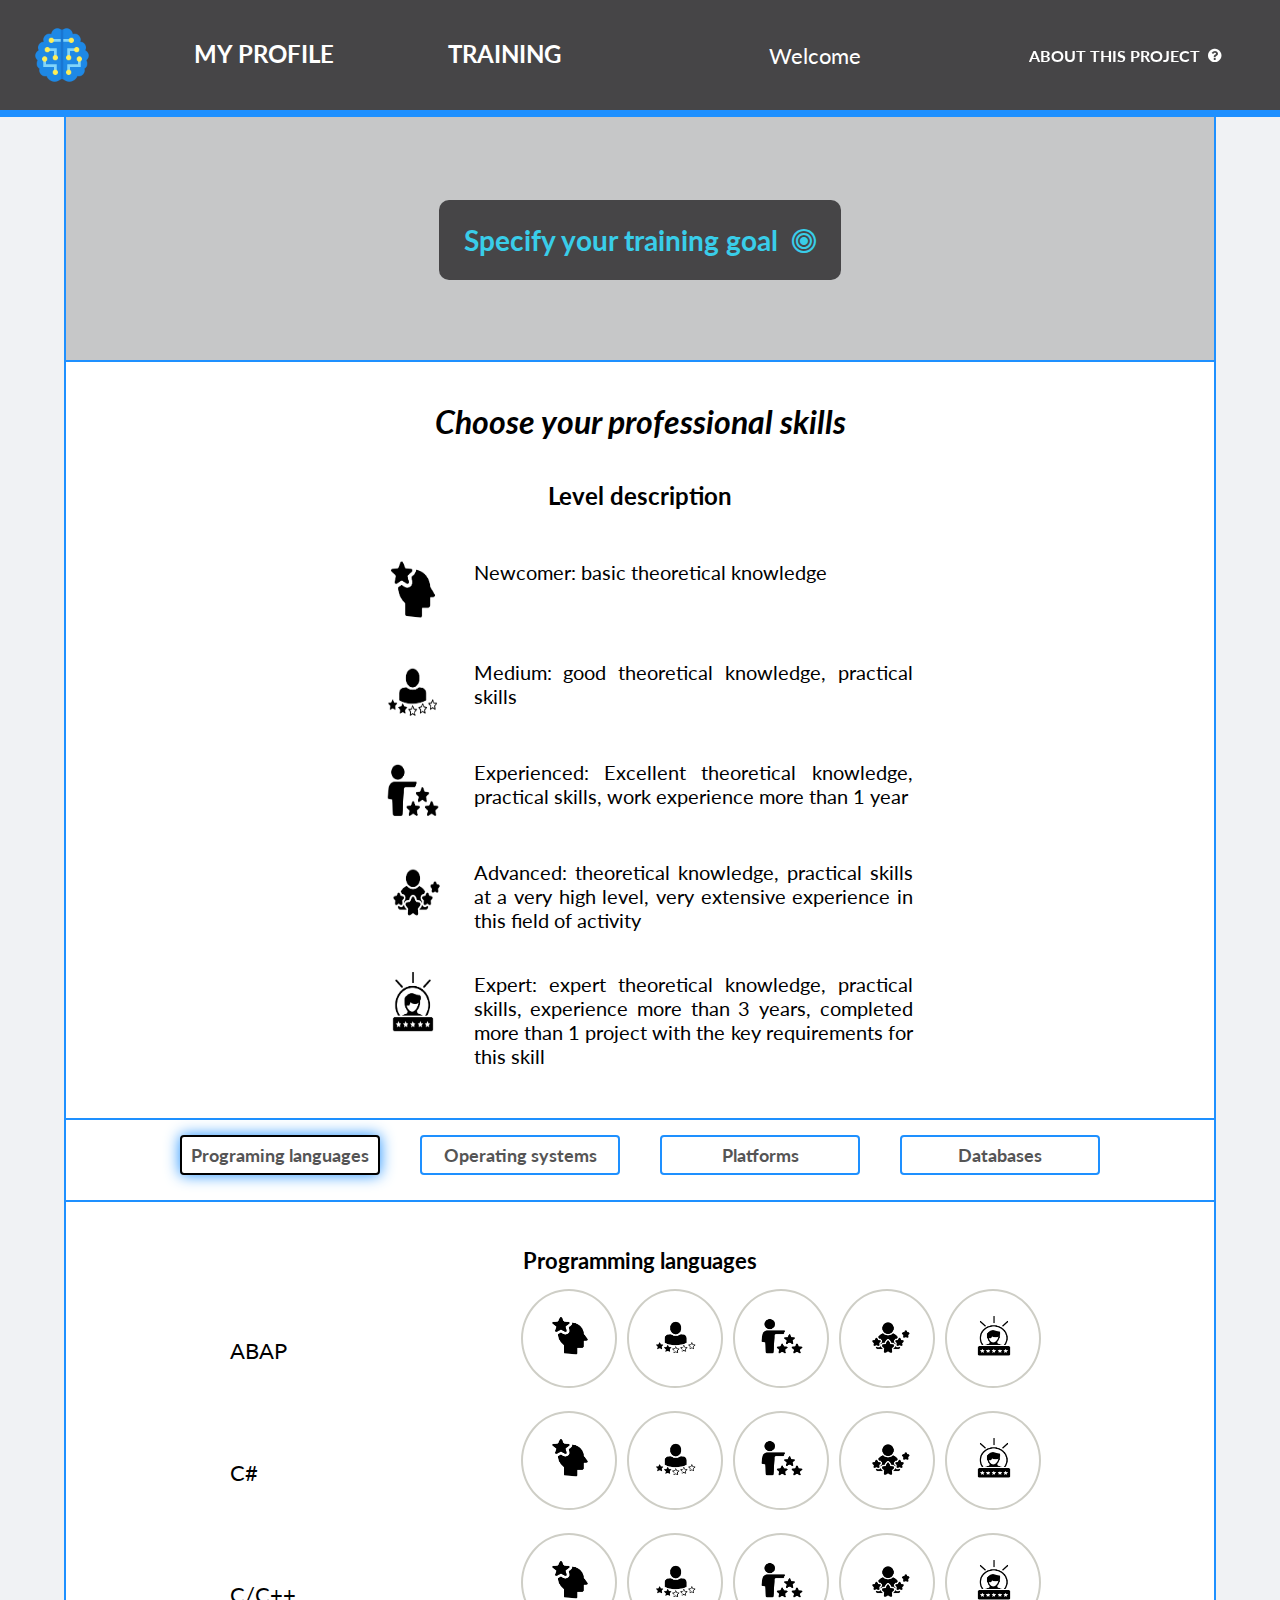
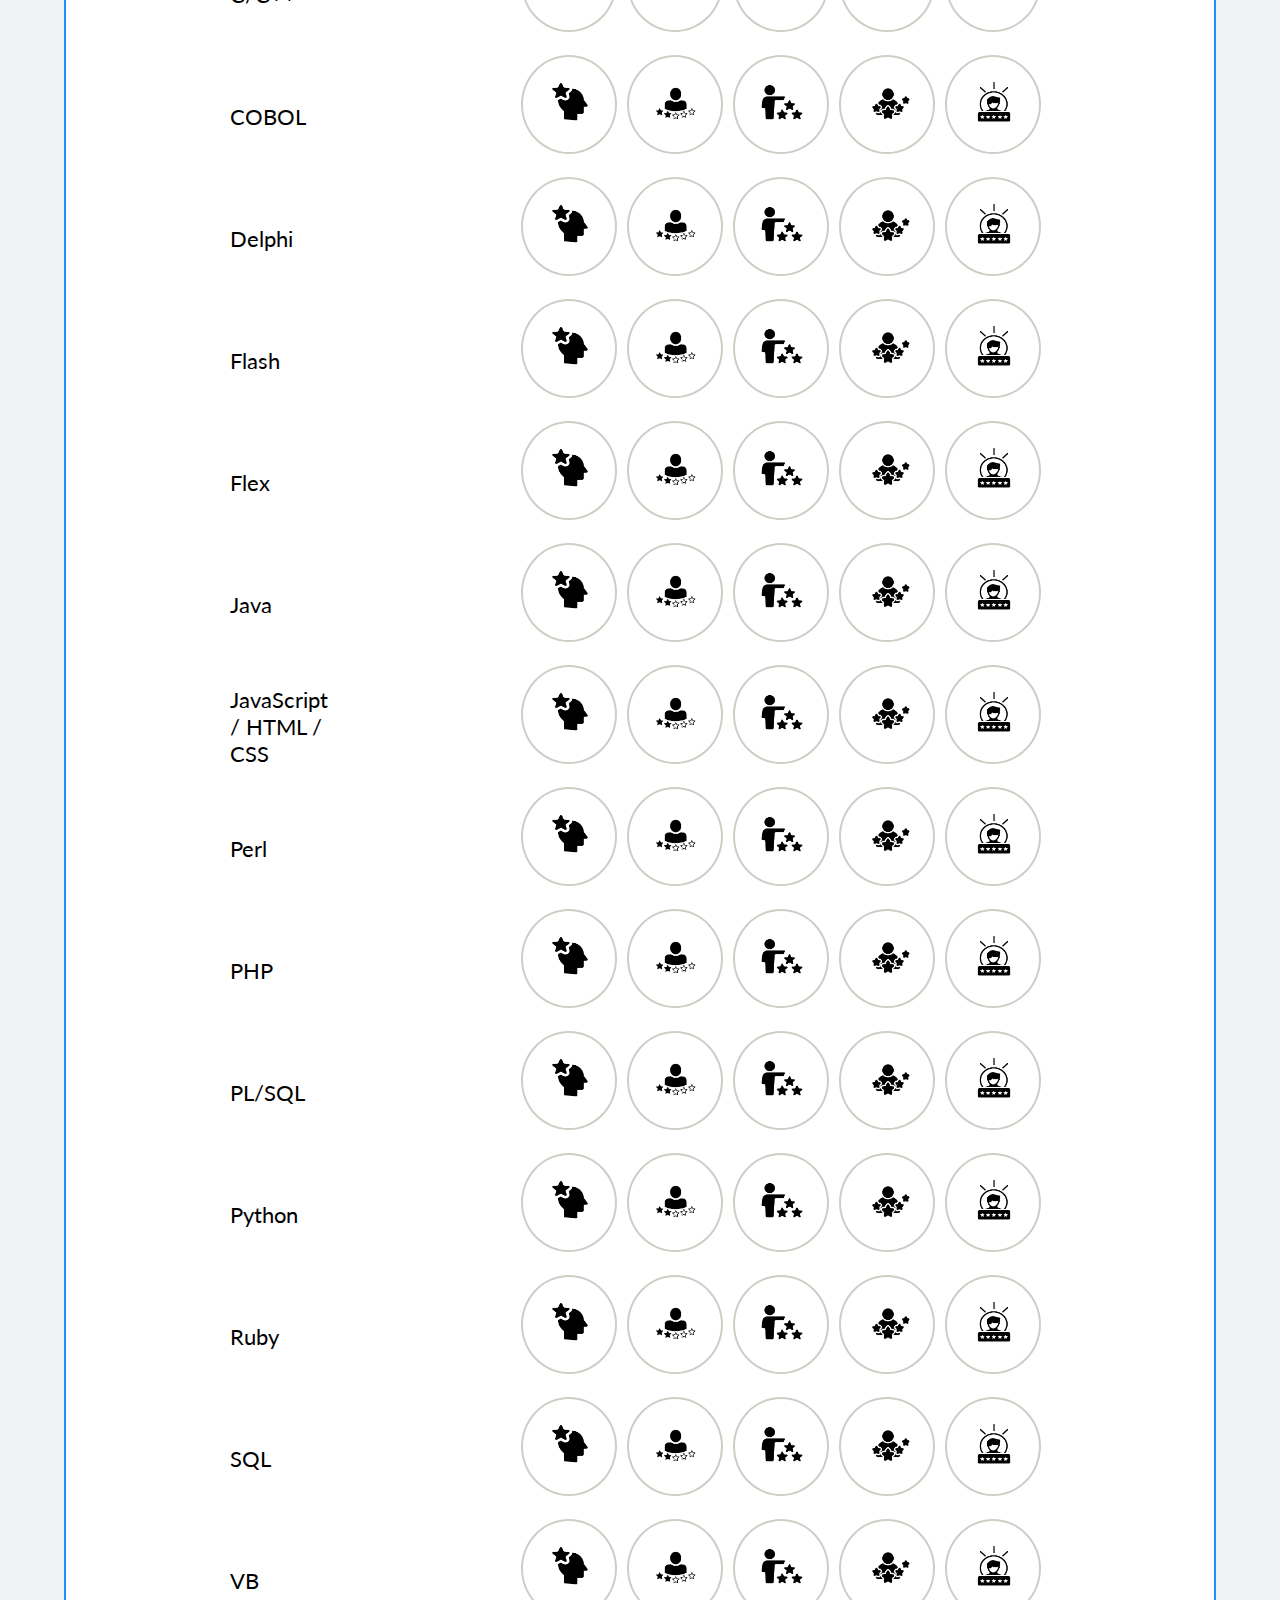
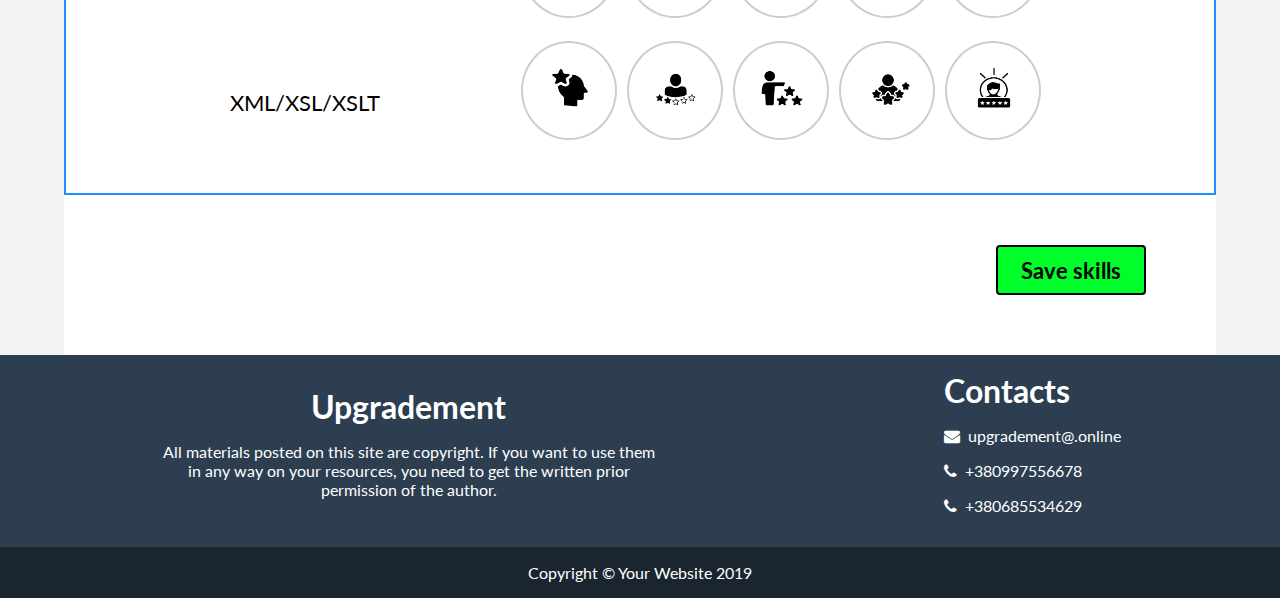
==== commit 29620516: "Add files via upload" ====
--- a/index.html
+++ b/index.html
@@ -10,10 +10,6 @@
 	<meta name="keywords" content="Knowledge, Training, Personal Plan, Skills">
 	<script type="text/javascript" src="js/jquery-3.4.1.min.js"></script>
 	<script type="text/javascript" src="js/modal_icon.js"></script>
-
-    <script type="text/javascript" src="js/paginator.js"></script>
-
-
 </head>
 <body>
 	<header>
@@ -22,7 +18,7 @@
         <nav class="menu stroke">
             <ul class="menu__list">
                 <li class="menu__item">
-                    <a href="#"  class="btn accordion_menu">My profile</a>
+                    <p  class="btn accordion_menu">My profile</p>
                     <div class="panel_menu">
                             <a href="knowledge.html" class="my_knowledge">My knowledge</a>
                             <a href="training_goal.html" class="my_traininggoal">My training goal</a>
@@ -33,6 +29,9 @@
                     <a href="training.html" class="btn">Training</a>
                 </li>
             </ul>
+            <div class="block_welcome"> 
+                <span>Welcome&nbsp;</span><span id="name_user"></span>
+            </div>
             <div class="about">
                 <a href="about_project.html" target="_blank" class="about_project outline-inward">About this project&nbsp;&nbsp;<i class="fa fa-question-circle" aria-hidden="true"></i></a>
             </div>
@@ -151,11 +150,12 @@
 		</div>
 
         <div class="pagination">
-            <button id="programs" autofocus>Programing languages</button>
+            <button id="programs">Programing languages</button>
             <button id="operating">Operating systems</button>
             <button id="platforms">Platforms</button>
             <button id="databases">Databases</button>
         </div>
+        <div id="all_blocks">
 			<div class="block1" id="blocker1">	
 				<p class="title_skills">Programming languages</p>
 				<div class="block_program">
@@ -163,15 +163,15 @@
 						<p class="skill">ABAP</p>
 						<div class="star-rating">
       						<div class="star-rating__wrap">
-       								 <input class="star-rating__input1" id="star-rating-51" type="radio" name="rating1" value="Expert">
+       								 <input class="star-rating__input1" id="star-rating-51" type="radio" name="rating1" value="ABAP&emsp;&emsp;&emsp;Expert">
         							<label class="star-rating__ico1 rating-item1" for="star-rating-51" tooltip = "Expert"><img src="img/rating5.png" class="rating_picture"></label>
-       								 <input class="star-rating__input1" id="star-rating-41" type="radio" name="rating1" value="Advanced">
+       								 <input class="star-rating__input1" id="star-rating-41" type="radio" name="rating1" value="ABAP&emsp;&emsp;&emsp;Advanced">
         							<label class="star-rating__ico1 rating-item1" for="star-rating-41" tooltip = "Advanced"><img src="img/rating4.png" class="rating_picture"></label>
-        							<input class="star-rating__input1" id="star-rating-31" type="radio" name="rating1" value="Experienced">
+        							<input class="star-rating__input1" id="star-rating-31" type="radio" name="rating1" value="ABAP&emsp;&emsp;&emsp;Experienced">
         							<label class="star-rating__ico1 rating-item1" for="star-rating-31" tooltip = "Experienced"><img src="img/rating3.png" class="rating_picture"></label>
-        							<input class="star-rating__input1" id="star-rating-21" type="radio" name="rating1" value="Medium">
+        							<input class="star-rating__input1" id="star-rating-21" type="radio" name="rating1" value="ABAP&emsp;&emsp;&emsp;Medium">
         							<label class="star-rating__ico1 rating-item1" for="star-rating-21" tooltip = "Medium"><img src="img/rating2.png" class="rating_picture"></label>
-        							<input class="star-rating__input1" id="star-rating-11" type="radio" name="rating1" value="Newcomer">
+        							<input class="star-rating__input1" id="star-rating-11" type="radio" name="rating1" value="ABAP&emsp;&emsp;&emsp;Newcomer">
         							<label class="star-rating__ico1 rating-item1" for="star-rating-11" tooltip = "Newcomer" ><img src="img/rating1.png" class="rating_picture"></label>
       							</div>
     						</div>
@@ -181,15 +181,15 @@
 						<p class="skill">C#</p>
 						<div class="star-rating">
       						<div class="star-rating__wrap">
-       								 <input class="star-rating__input2" id="star-rating-52" type="checkbox" name="rating2" value="Expert">
+       								 <input class="star-rating__input2" id="star-rating-52" type="radio" name="rating2" value="C#&emsp;&emsp;&emsp;Expert">
         							<label class="star-rating__ico2 rating-item2" for="star-rating-52" tooltip = "Expert"><img src="img/rating5.png" class="rating_picture"></label>
-       								 <input class="star-rating__input2" id="star-rating-42" type="checkbox" name="rating2" value="Advanced">
+       								 <input class="star-rating__input2" id="star-rating-42" type="radio" name="rating2" value="C#&emsp;&emsp;&emsp;Advanced">
         							<label class="star-rating__ico2 rating-item2" for="star-rating-42" tooltip = "Advanced"><img src="img/rating4.png" class="rating_picture"></label>
-        							<input class="star-rating__input2" id="star-rating-32" type="checkbox" name="rating2" value="Experienced">
+        							<input class="star-rating__input2" id="star-rating-32" type="radio" name="rating2" value="C#&emsp;&emsp;&emsp;Experienced">
         							<label class="star-rating__ico2 rating-item2" for="star-rating-32" tooltip = "Experienced"><img src="img/rating3.png" class="rating_picture"></label>
-        							<input class="star-rating__input2" id="star-rating-22" type="checkbox" name="rating2" value="Medium">
+        							<input class="star-rating__input2" id="star-rating-22" type="radio" name="rating2" value="C#&emsp;&emsp;&emsp;Medium">
         							<label class="star-rating__ico2 rating-item2" for="star-rating-22" tooltip = "Medium"><img src="img/rating2.png" class="rating_picture"></label>
-        							<input class="star-rating__input2" id="star-rating-12" type="checkbox" name="rating2" value="Newcomer">
+        							<input class="star-rating__input2" id="star-rating-12" type="radio" name="rating2" value="C#&emsp;&emsp;&emsp;Newcomer">
         							<label class="star-rating__ico2 rating-item2" for="star-rating-12" tooltip = "Newcomer" ><img src="img/rating1.png" class="rating_picture"></label>
       							</div>
     						</div>
@@ -198,15 +198,15 @@
 						<p class="skill">C/C++</p>
 						<div class="star-rating">
       						<div class="star-rating__wrap">
-       								  <input class="star-rating__input3" id="star-rating-53" type="radio" name="rating3" value="Expert">
+       								  <input class="star-rating__input3" id="star-rating-53" type="radio" name="rating3" value="C/C++&emsp;&emsp;&emsp;Expert">
         							<label class="star-rating__ico3 rating-item3" for="star-rating-53" tooltip = "Expert"><img src="img/rating5.png" class="rating_picture"></label>
-       								 <input class="star-rating__input3" id="star-rating-43" type="radio" name="rating3" value="Advanced">
+       								 <input class="star-rating__input3" id="star-rating-43" type="radio" name="rating3" value="C/C++&emsp;&emsp;&emsp;Advanced">
         							<label class="star-rating__ico3 rating-item3" for="star-rating-43" tooltip = "Advanced"><img src="img/rating4.png" class="rating_picture"></label>
-        							<input class="star-rating__input3" id="star-rating-33" type="radio" name="rating3" value="Experienced">
+        							<input class="star-rating__input3" id="star-rating-33" type="radio" name="rating3" value="C/C++&emsp;&emsp;&emsp;Experienced">
         							<label class="star-rating__ico3 rating-item3" for="star-rating-33" tooltip = "Experienced"><img src="img/rating3.png" class="rating_picture"></label>
-        							<input class="star-rating__input3" id="star-rating-23" type="radio" name="rating3" value="Medium">
+        							<input class="star-rating__input3" id="star-rating-23" type="radio" name="rating3" value="C/C++&emsp;&emsp;&emsp;Medium">
         							<label class="star-rating__ico3 rating-item3" for="star-rating-23" tooltip = "Medium"><img src="img/rating2.png" class="rating_picture"></label>
-        							<input class="star-rating__input3" id="star-rating-13" type="radio" name="rating3" value="Newcomer">
+        							<input class="star-rating__input3" id="star-rating-13" type="radio" name="rating3" value="C/C++&emsp;&emsp;&emsp;Newcomer">
         							<label class="star-rating__ico3 rating-item3" for="star-rating-13" tooltip = "Newcomer" ><img src="img/rating1.png" class="rating_picture"></label>
       							</div>
     						</div>
@@ -215,15 +215,15 @@
 						<p class="skill">COBOL</p>
 						<div class="star-rating">
       						<div class="star-rating__wrap">
-       								 <input class="star-rating__input4" id="star-rating-54" type="radio" name="rating4" value="Expert">
+       								 <input class="star-rating__input4" id="star-rating-54" type="radio" name="rating4" value="COBOL&emsp;&emsp;&emsp;Expert">
         							<label class="star-rating__ico4 rating-item4" for="star-rating-54" tooltip = "Expert"><img src="img/rating5.png" class="rating_picture"></label>
-       								 <input class="star-rating__input4" id="star-rating-44" type="radio" name="rating4" value="Advanced">
+       								 <input class="star-rating__input4" id="star-rating-44" type="radio" name="rating4" value="COBOL&emsp;&emsp;&emsp;Advanced">
         							<label class="star-rating__ico4 rating-item4" for="star-rating-44" tooltip = "Advanced"><img src="img/rating4.png" class="rating_picture"></label>
-        							<input class="star-rating__input4" id="star-rating-34" type="radio" name="rating4" value="Experienced">
+        							<input class="star-rating__input4" id="star-rating-34" type="radio" name="rating4" value="COBOL&emsp;&emsp;&emsp;Experienced">
         							<label class="star-rating__ico4 rating-item4" for="star-rating-34" tooltip = "Experienced"><img src="img/rating3.png" class="rating_picture"></label>
-        							<input class="star-rating__input4" id="star-rating-24" type="radio" name="rating4" value="Medium">
+        							<input class="star-rating__input4" id="star-rating-24" type="radio" name="rating4" value="COBOL&emsp;&emsp;&emsp;Medium">
         							<label class="star-rating__ico4 rating-item4" for="star-rating-24" tooltip = "Medium"><img src="img/rating2.png" class="rating_picture"></label>
-        							<input class="star-rating__input4" id="star-rating-14" type="radio" name="rating4" value="Newcomer">
+        							<input class="star-rating__input4" id="star-rating-14" type="radio" name="rating4" value="COBOL&emsp;&emsp;&emsp;Newcomer">
         							<label class="star-rating__ico4 rating-item4" for="star-rating-14" tooltip = "Newcomer" ><img src="img/rating1.png" class="rating_picture"></label>
       							</div>
     						</div>
@@ -232,15 +232,15 @@
 						<p class="skill">Delphi</p>
 						<div class="star-rating">
       						<div class="star-rating__wrap">
-       								 <input class="star-rating__input5" id="star-rating-55" type="radio" name="rating5" value="Expert">
+       								 <input class="star-rating__input5" id="star-rating-55" type="radio" name="rating5" value="Delphi&emsp;&emsp;&emsp;Expert">
         							<label class="star-rating__ico5 rating-item5" for="star-rating-55" tooltip = "Expert"><img src="img/rating5.png" class="rating_picture"></label>
-       								 <input class="star-rating__input5" id="star-rating-45" type="radio" name="rating5" value="Advanced">
+       								 <input class="star-rating__input5" id="star-rating-45" type="radio" name="rating5" value="Delphi&emsp;&emsp;&emsp;Advanced">
         							<label class="star-rating__ico5 rating-item5" for="star-rating-45" tooltip = "Advanced"><img src="img/rating4.png" class="rating_picture"></label>
-        							<input class="star-rating__input5" id="star-rating-35" type="radio" name="rating5" value="Experienced">
+        							<input class="star-rating__input5" id="star-rating-35" type="radio" name="rating5" value="Delphi&emsp;&emsp;&emsp;Experienced">
         							<label class="star-rating__ico5 rating-item5" for="star-rating-35" tooltip = "Experienced"><img src="img/rating3.png" class="rating_picture"></label>
-        							<input class="star-rating__input5" id="star-rating-25" type="radio" name="rating5" value="Medium">
+        							<input class="star-rating__input5" id="star-rating-25" type="radio" name="rating5" value="Delphi&emsp;&emsp;&emsp;Medium">
         							<label class="star-rating__ico5 rating-item5" for="star-rating-25" tooltip = "Medium"><img src="img/rating2.png" class="rating_picture"></label>
-        							<input class="star-rating__input5" id="star-rating-15" type="radio" name="rating5" value="Newcomer">
+        							<input class="star-rating__input5" id="star-rating-15" type="radio" name="rating5" value="Delphi&emsp;&emsp;&emsp;Newcomer">
         							<label class="star-rating__ico5 rating-item5" for="star-rating-15" tooltip = "Newcomer" ><img src="img/rating1.png" class="rating_picture"></label>
       							</div>
     						</div>
@@ -249,15 +249,15 @@
 						<p class="skill">Flash</p>
 						<div class="star-rating">
       						<div class="star-rating__wrap">
-       								 <input class="star-rating__input6" id="star-rating-56" type="radio" name="rating6" value="Expert">
+       								 <input class="star-rating__input6" id="star-rating-56" type="radio" name="rating6" value="Flash&emsp;&emsp;&emsp;Expert">
         							<label class="star-rating__ico6 rating-item6" for="star-rating-56" tooltip = "Expert"><img src="img/rating5.png" class="rating_picture"></label>
-       								 <input class="star-rating__input6" id="star-rating-46" type="radio" name="rating6" value="Advanced">
+       								 <input class="star-rating__input6" id="star-rating-46" type="radio" name="rating6" value="Flash&emsp;&emsp;&emsp;Advanced">
         							<label class="star-rating__ico6 rating-item6" for="star-rating-46" tooltip = "Advanced"><img src="img/rating4.png" class="rating_picture"></label>
-        							<input class="star-rating__input6" id="star-rating-36" type="radio" name="rating6" value="Experienced">
+        							<input class="star-rating__input6" id="star-rating-36" type="radio" name="rating6" value="Flash&emsp;&emsp;&emsp;Experienced">
         							<label class="star-rating__ico6 rating-item6" for="star-rating-36" tooltip = "Experienced"><img src="img/rating3.png" class="rating_picture"></label>
-        							<input class="star-rating__input6" id="star-rating-26" type="radio" name="rating6" value="Medium">
+        							<input class="star-rating__input6" id="star-rating-26" type="radio" name="rating6" value="Flash&emsp;&emsp;&emsp;Medium">
         							<label class="star-rating__ico6 rating-item6" for="star-rating-26" tooltip = "Medium"><img src="img/rating2.png" class="rating_picture"></label>
-        							<input class="star-rating__input6" id="star-rating-16" type="radio" name="rating6" value="Newcomer">
+        							<input class="star-rating__input6" id="star-rating-16" type="radio" name="rating6" value="Flash&emsp;&emsp;&emsp;Newcomer">
         							<label class="star-rating__ico6 rating-item6" for="star-rating-16" tooltip = "Newcomer" ><img src="img/rating1.png" class="rating_picture"></label>
       							</div>
     						</div>
@@ -266,15 +266,15 @@
 						<p class="skill">Flex</p>
 						<div class="star-rating">
       						<div class="star-rating__wrap">
-       								 <input class="star-rating__input7" id="star-rating-57" type="radio" name="rating7" value="Expert">
+       								 <input class="star-rating__input7" id="star-rating-57" type="radio" name="rating7" value="Flex&emsp;&emsp;&emsp;Expert">
         							<label class="star-rating__ico7 rating-item7" for="star-rating-57" tooltip = "Expert"><img src="img/rating5.png" class="rating_picture"></label>
-       								 <input class="star-rating__input7" id="star-rating-4" type="radio" name="rating7" value="Advanced">
+       								 <input class="star-rating__input7" id="star-rating-4" type="radio" name="rating7" value="Flex&emsp;&emsp;&emsp;Advanced">
         							<label class="star-rating__ico7 rating-item7" for="star-rating-47" tooltip = "Advanced"><img src="img/rating4.png" class="rating_picture"></label>
-        							<input class="star-rating__input7" id="star-rating-37" type="radio" name="rating7" value="Experienced">
+        							<input class="star-rating__input7" id="star-rating-37" type="radio" name="rating7" value="Flex&emsp;&emsp;&emsp;Experienced">
         							<label class="star-rating__ico7 rating-item7" for="star-rating-37" tooltip = "Experienced"><img src="img/rating3.png" class="rating_picture"></label>
-        							<input class="star-rating__input7" id="star-rating-27" type="radio" name="rating7" value="Medium">
+        							<input class="star-rating__input7" id="star-rating-27" type="radio" name="rating7" value="Flex&emsp;&emsp;&emsp;Medium">
         							<label class="star-rating__ico7 rating-item7" for="star-rating-27" tooltip = "Medium"><img src="img/rating2.png" class="rating_picture"></label>
-        							<input class="star-rating__input7" id="star-rating-17" type="radio" name="rating7" value="Newcomer">
+        							<input class="star-rating__input7" id="star-rating-17" type="radio" name="rating7" value="Flex&emsp;&emsp;&emsp;Newcomer">
         							<label class="star-rating__ico7 rating-item7" for="star-rating-17" tooltip = "Newcomer" ><img src="img/rating1.png" class="rating_picture"></label>
       							</div>
     						</div>
@@ -283,15 +283,15 @@
 						<p class="skill">Java</p>
 						<div class="star-rating">
       						<div class="star-rating__wrap">
-       								 <input class="star-rating__input8" id="star-rating-58" type="radio" name="rating8" value="Expert">
+       								 <input class="star-rating__input8" id="star-rating-58" type="radio" name="rating8" value="Java&emsp;&emsp;&emsp;Expert">
         							<label class="star-rating__ico8 rating-item8" for="star-rating-58" tooltip = "Expert"><img src="img/rating5.png" class="rating_picture"></label>
-       								 <input class="star-rating__input8" id="star-rating-48" type="radio" name="rating8" value="Advanced">
+       								 <input class="star-rating__input8" id="star-rating-48" type="radio" name="rating8" value="Java&emsp;&emsp;&emsp;Advanced">
         							<label class="star-rating__ico8 rating-item8" for="star-rating-48" tooltip = "Advanced"><img src="img/rating4.png" class="rating_picture"></label>
-        							<input class="star-rating__input8" id="star-rating-38" type="radio" name="rating8" value="Experienced">
+        							<input class="star-rating__input8" id="star-rating-38" type="radio" name="rating8" value="Java&emsp;&emsp;&emsp;Experienced">
         							<label class="star-rating__ico8 rating-item8" for="star-rating-38" tooltip = "Experienced"><img src="img/rating3.png" class="rating_picture"></label>
-        							<input class="star-rating__input8" id="star-rating-28" type="radio" name="rating8" value="Medium">
+        							<input class="star-rating__input8" id="star-rating-28" type="radio" name="rating8" value="Java&emsp;&emsp;&emsp;Medium">
         							<label class="star-rating__ico8 rating-item8" for="star-rating-28" tooltip = "Medium"><img src="img/rating2.png" class="rating_picture"></label>
-        							<input class="star-rating__input8" id="star-rating-18" type="radio" name="rating8" value="Newcomer">
+        							<input class="star-rating__input8" id="star-rating-18" type="radio" name="rating8" value="Java&emsp;&emsp;&emsp;Newcomer">
         							<label class="star-rating__ico8 rating-item8" for="star-rating-18" tooltip = "Newcomer" ><img src="img/rating1.png" class="rating_picture"></label>
       							</div>
     						</div>
@@ -300,15 +300,15 @@
 						<p class="skill">JavaScript / HTML / CSS</p>
 						<div class="star-rating">
       						<div class="star-rating__wrap">
-       								 <input class="star-rating__input9" id="star-rating-59" type="radio" name="rating9" value="Expert">
+       								 <input class="star-rating__input9" id="star-rating-59" type="radio" name="rating9" value="JavaScript / HTML / CSS&emsp;&emsp;&emsp;Expert">
         							<label class="star-rating__ico9 rating-item9" for="star-rating-59" tooltip = "Expert"><img src="img/rating5.png" class="rating_picture"></label>
-       								 <input class="star-rating__input9" id="star-rating-49" type="radio" name="rating9" value="Advanced">
+       								 <input class="star-rating__input9" id="star-rating-49" type="radio" name="rating9" value="JavaScript / HTML / CSS&emsp;&emsp;&emsp;Advanced">
         							<label class="star-rating__ico9 rating-item9" for="star-rating-49" tooltip = "Advanced"><img src="img/rating4.png" class="rating_picture"></label>
-        							<input class="star-rating__input9" id="star-rating-39" type="radio" name="rating9" value="Experienced">
+        							<input class="star-rating__input9" id="star-rating-39" type="radio" name="rating9" value="JavaScript / HTML / CSS&emsp;&emsp;&emsp;Experienced">
         							<label class="star-rating__ico9 rating-item9" for="star-rating-39" tooltip = "Experienced"><img src="img/rating3.png" class="rating_picture"></label>
-        							<input class="star-rating__input9" id="star-rating-29" type="radio" name="rating9" value="Medium">
+        							<input class="star-rating__input9" id="star-rating-29" type="radio" name="rating9" value="JavaScript / HTML / CSS&emsp;&emsp;&emsp;Medium">
         							<label class="star-rating__ico9 rating-item9" for="star-rating-29" tooltip = "Medium"><img src="img/rating2.png" class="rating_picture"></label>
-        							<input class="star-rating__input9" id="star-rating-19" type="radio" name="rating9" value="Newcomer">
+        							<input class="star-rating__input9" id="star-rating-19" type="radio" name="rating9" value="JavaScript / HTML / CSS&emsp;&emsp;&emsp;Newcomer">
         							<label class="star-rating__ico9 rating-item9" for="star-rating-19" tooltip = "Newcomer" ><img src="img/rating1.png" class="rating_picture"></label>
       							</div>
     						</div>
@@ -317,15 +317,15 @@
 						<p class="skill">Perl</p>
 						<div class="star-rating">
       						<div class="star-rating__wrap">
-       								 <input class="star-rating__input10" id="star-rating-510" type="radio" name="rating10" value="Expert">
+       								 <input class="star-rating__input10" id="star-rating-510" type="radio" name="rating10" value="Perl&emsp;&emsp;&emsp;Expert">
         							<label class="star-rating__ico10 rating-item10" for="star-rating-510" tooltip = "Expert"><img src="img/rating5.png" class="rating_picture"></label>
-       								 <input class="star-rating__input10" id="star-rating-410" type="radio" name="rating10" value="Advanced">
+       								 <input class="star-rating__input10" id="star-rating-410" type="radio" name="rating10" value="Perl&emsp;&emsp;&emsp;Advanced">
         							<label class="star-rating__ico10 rating-item10" for="star-rating-410" tooltip = "Advanced"><img src="img/rating4.png" class="rating_picture"></label>
-        							<input class="star-rating__input10" id="star-rating-310" type="radio" name="rating10" value="Experienced">
+        							<input class="star-rating__input10" id="star-rating-310" type="radio" name="rating10" value="Perl&emsp;&emsp;&emsp;Experienced">
         							<label class="star-rating__ico10 rating-item10" for="star-rating-310" tooltip = "Experienced"><img src="img/rating3.png" class="rating_picture"></label>
-        							<input class="star-rating__input10" id="star-rating-210" type="radio" name="rating10" value="Medium">
+        							<input class="star-rating__input10" id="star-rating-210" type="radio" name="rating10" value="Perl&emsp;&emsp;&emsp;Medium">
         							<label class="star-rating__ico10 rating-item10" for="star-rating-210" tooltip = "Medium"><img src="img/rating2.png" class="rating_picture"></label>
-        							<input class="star-rating__input10" id="star-rating-110" type="radio" name="rating10" value="Newcomer">
+        							<input class="star-rating__input10" id="star-rating-110" type="radio" name="rating10" value="Perl&emsp;&emsp;&emsp;Newcomer">
         							<label class="star-rating__ico10 rating-item10" for="star-rating-110" tooltip = "Newcomer" ><img src="img/rating1.png" class="rating_picture"></label>
       							</div>
     						</div>
@@ -334,15 +334,15 @@
 						<p class="skill">PHP</p>
 						<div class="star-rating">
       						<div class="star-rating__wrap">
-       								 <input class="star-rating__input11" id="star-rating-511" type="radio" name="rating11" value="Expert">
+       								 <input class="star-rating__input11" id="star-rating-511" type="radio" name="rating11" value="PHP&emsp;&emsp;&emsp;Expert">
         							<label class="star-rating__ico11 rating-item11" for="star-rating-511" tooltip = "Expert"><img src="img/rating5.png" class="rating_picture"></label>
-       								 <input class="star-rating__input11" id="star-rating-411" type="radio" name="rating11" value="Advanced">
+       								 <input class="star-rating__input11" id="star-rating-411" type="radio" name="rating11" value="PHP&emsp;&emsp;&emsp;Advanced">
         							<label class="star-rating__ico11 rating-item11" for="star-rating-411" tooltip = "Advanced"><img src="img/rating4.png" class="rating_picture"></label>
-        							<input class="star-rating__input11" id="star-rating-311" type="radio" name="rating11" value="Experienced">
+        							<input class="star-rating__input11" id="star-rating-311" type="radio" name="rating11" value="PHP&emsp;&emsp;&emsp;Experienced">
         							<label class="star-rating__ico11 rating-item11" for="star-rating-311" tooltip = "Experienced"><img src="img/rating3.png" class="rating_picture"></label>
-        							<input class="star-rating__input11" id="star-rating-211" type="radio" name="rating11" value="Medium">
+        							<input class="star-rating__input11" id="star-rating-211" type="radio" name="rating11" value="PHP&emsp;&emsp;&emsp;Medium">
         							<label class="star-rating__ico11 rating-item11" for="star-rating-211" tooltip = "Medium"><img src="img/rating2.png" class="rating_picture"></label>
-        							<input class="star-rating__input11" id="star-rating-111" type="radio" name="rating11" value="Newcomer">
+        							<input class="star-rating__input11" id="star-rating-111" type="radio" name="rating11" value="PHP&emsp;&emsp;&emsp;Newcomer">
         							<label class="star-rating__ico11 rating-item11" for="star-rating-111" tooltip = "Newcomer" ><img src="img/rating1.png" class="rating_picture"></label>
       							</div>
     						</div>
@@ -351,15 +351,15 @@
 						<p class="skill">PL/SQL</p>
 						<div class="star-rating">
       						<div class="star-rating__wrap">
-       								 <input class="star-rating__input12" id="star-rating-512" type="radio" name="rating12" value="Expert">
+       								 <input class="star-rating__input12" id="star-rating-512" type="radio" name="rating12" value="PL/SQL&emsp;&emsp;&emsp;Expert">
         							<label class="star-rating__ico12 rating-item12" for="star-rating-512" tooltip = "Expert"><img src="img/rating5.png" class="rating_picture"></label>
-       								 <input class="star-rating__input12" id="star-rating-412" type="radio" name="rating12" value="Advanced">
+       								 <input class="star-rating__input12" id="star-rating-412" type="radio" name="rating12" value="PL/SQL&emsp;&emsp;&emsp;Advanced">
         							<label class="star-rating__ico12 rating-item12" for="star-rating-412" tooltip = "Advanced"><img src="img/rating4.png" class="rating_picture"></label>
-        							<input class="star-rating__input12" id="star-rating-312" type="radio" name="rating12" value="Experienced">
+        							<input class="star-rating__input12" id="star-rating-312" type="radio" name="rating12" value="PL/SQL&emsp;&emsp;&emsp;Experienced">
         							<label class="star-rating__ico12 rating-item12" for="star-rating-312" tooltip = "Experienced"><img src="img/rating3.png" class="rating_picture"></label>
-        							<input class="star-rating__input12" id="star-rating-212" type="radio" name="rating12" value="Medium">
+        							<input class="star-rating__input12" id="star-rating-212" type="radio" name="rating12" value="PL/SQL&emsp;&emsp;&emsp;Medium">
         							<label class="star-rating__ico12 rating-item12" for="star-rating-212" tooltip = "Medium"><img src="img/rating2.png" class="rating_picture"></label>
-        							<input class="star-rating__input12" id="star-rating-112" type="radio" name="rating12" value="Newcomer">
+        							<input class="star-rating__input12" id="star-rating-112" type="radio" name="rating12" value="PL/SQL&emsp;&emsp;&emsp;Newcomer">
         							<label class="star-rating__ico12 rating-item12" for="star-rating-112" tooltip = "Newcomer" ><img src="img/rating1.png" class="rating_picture"></label>
       							</div>
     						</div>
@@ -368,15 +368,15 @@
 						<p class="skill">Python</p>
 						<div class="star-rating">
       						<div class="star-rating__wrap">
-       								 <input class="star-rating__input13" id="star-rating-513" type="radio" name="rating13" value="Expert">
+       								 <input class="star-rating__input13" id="star-rating-513" type="radio" name="rating13" value="Python&emsp;&emsp;&emsp;Expert">
         							<label class="star-rating__ico13 rating-item13" for="star-rating-513" tooltip = "Expert"><img src="img/rating5.png" class="rating_picture"></label>
-       								 <input class="star-rating__input13" id="star-rating-413" type="radio" name="rating13" value="Advanced">
+       								 <input class="star-rating__input13" id="star-rating-413" type="radio" name="rating13" value="Python&emsp;&emsp;&emsp;Advanced">
         							<label class="star-rating__ico13 rating-item13" for="star-rating-413" tooltip = "Advanced"><img src="img/rating4.png" class="rating_picture"></label>
-        							<input class="star-rating__input13" id="star-rating-313" type="radio" name="rating13" value="Experienced">
+        							<input class="star-rating__input13" id="star-rating-313" type="radio" name="rating13" value="Python&emsp;&emsp;&emsp;Experienced">
         							<label class="star-rating__ico13 rating-item13" for="star-rating-313" tooltip = "Experienced"><img src="img/rating3.png" class="rating_picture"></label>
-        							<input class="star-rating__input13" id="star-rating-213" type="radio" name="rating13" value="Medium">
+        							<input class="star-rating__input13" id="star-rating-213" type="radio" name="rating13" value="Python&emsp;&emsp;&emsp;Medium">
         							<label class="star-rating__ico13 rating-item13" for="star-rating-213" tooltip = "Medium"><img src="img/rating2.png" class="rating_picture"></label>
-        							<input class="star-rating__input13" id="star-rating-113" type="radio" name="rating13" value="Newcomer">
+        							<input class="star-rating__input13" id="star-rating-113" type="radio" name="rating13" value="Python&emsp;&emsp;&emsp;Newcomer">
         							<label class="star-rating__ico13 rating-item13" for="star-rating-113" tooltip = "Newcomer" ><img src="img/rating1.png" class="rating_picture"></label>
       							</div>
     						</div>
@@ -385,15 +385,15 @@
 						<p class="skill">Ruby</p>
 						<div class="star-rating">
       						<div class="star-rating__wrap">
-       								 <input class="star-rating__input14" id="star-rating-514" type="radio" name="rating14" value="Expert">
+       								 <input class="star-rating__input14" id="star-rating-514" type="radio" name="rating14" value="Ruby&emsp;&emsp;&emsp;Expert">
         							<label class="star-rating__ico14 rating-item14" for="star-rating-514" tooltip = "Expert"><img src="img/rating5.png" class="rating_picture"></label>
-       								 <input class="star-rating__input14" id="star-rating-414" type="radio" name="rating14" value="Advanced">
+       								 <input class="star-rating__input14" id="star-rating-414" type="radio" name="rating14" value="Ruby&emsp;&emsp;&emsp;Advanced">
         							<label class="star-rating__ico14 rating-item14" for="star-rating-414" tooltip= "Advanced"><img src="img/rating4.png" class="rating_picture"></label>
-        							<input class="star-rating__input14" id="star-rating-314" type="radio" name="rating14" value="Experienced">
+        							<input class="star-rating__input14" id="star-rating-314" type="radio" name="rating14" value="Ruby&emsp;&emsp;&emsp;Experienced">
         							<label class="star-rating__ico14 rating-item14" for="star-rating-314" tooltip = "Experienced"><img src="img/rating3.png" class="rating_picture"></label>
-        							<input class="star-rating__input14" id="star-rating-214" type="radio" name="rating14" value="Medium">
+        							<input class="star-rating__input14" id="star-rating-214" type="radio" name="rating14" value="Ruby&emsp;&emsp;&emsp;Medium">
         							<label class="star-rating__ico14 rating-item14" for="star-rating-214" tooltip = "Medium"><img src="img/rating2.png" class="rating_picture"></label>
-        							<input class="star-rating__input14" id="star-rating-114" type="radio" name="rating14" value="Newcomer">
+        							<input class="star-rating__input14" id="star-rating-114" type="radio" name="rating14" value="Ruby&emsp;&emsp;&emsp;Newcomer">
         							<label class="star-rating__ico14 rating-item14" for="star-rating-114" tooltip = "Newcomer" ><img src="img/rating1.png" class="rating_picture"></label>
       							</div>
     						</div>
@@ -402,32 +402,33 @@
 						<p class="skill">SQL</p>
 						<div class="star-rating">
       						<div class="star-rating__wrap">
-       								 <input class="star-rating__input15" id="star-rating-515" type="radio" name="rating15" value="Expert">
+       								 <input class="star-rating__input15" id="star-rating-515" type="radio" name="rating15" value="SQL&emsp;&emsp;&emsp;Expert">
         							<label class="star-rating__ico15 rating-item15" for="star-rating-515" tooltip = "Expert"><img src="img/rating5.png" class="rating_picture"></label>
-       								 <input class="star-rating__input15" id="star-rating-415" type="radio" name="rating15" value="Advanced">
+       								 <input class="star-rating__input15" id="star-rating-415" type="radio" name="rating15" value="SQL&emsp;&emsp;&emsp;Advanced">
         							<label class="star-rating__ico15 rating-item15" for="star-rating-415" tooltip = "Advanced"><img src="img/rating4.png" class="rating_picture"></label>
-        							<input class="star-rating__input15" id="star-rating-315" type="radio" name="rating15" value="Experienced">
+        							<input class="star-rating__input15" id="star-rating-315" type="radio" name="rating15" value="SQL&emsp;&emsp;&emsp;Experienced">
         							<label class="star-rating__ico15 rating-item15" for="star-rating-315" tooltip = "Experienced"><img src="img/rating3.png" class="rating_picture"></label>
-        							<input class="star-rating__input15" id="star-rating-215" type="radio" name="rating15" value="Medium">
+        							<input class="star-rating__input15" id="star-rating-215" type="radio" name="rating15" value="SQL&emsp;&emsp;&emsp;Medium">
         							<label class="star-rating__ico15 rating-item15" for="star-rating-215" tooltip = "Medium"><img src="img/rating2.png" class="rating_picture"></label>
-        							<input class="star-rating__input15" id="star-rating-115" type="radio" name="rating15" value="Newcomer">
+        							<input class="star-rating__input15" id="star-rating-115" type="radio" name="rating15" value="SQL&emsp;&emsp;&emsp;Newcomer">
         							<label class="star-rating__ico15 rating-item15" for="star-rating-115" tooltip = "Newcomer" ><img src="img/rating1.png" class="rating_picture"></label>
       							</div>
     						</div>
+
 					</div>
 					<div data-num=16 class="num">	
 						<p class="skill">VB</p>
 						<div class="star-rating">
       						<div class="star-rating__wrap">
-       								 <input class="star-rating__input16" id="star-rating-516" type="radio" name="rating16" value="Expert">
+       								 <input class="star-rating__input16" id="star-rating-516" type="radio" name="rating16" value="VB&emsp;&emsp;&emsp;Expert">
         							<label class="star-rating__ico16 rating-item16" for="star-rating-516" tooltip = "Expert"><img src="img/rating5.png" class="rating_picture"></label>
-       								 <input class="star-rating__input16" id="star-rating-416" type="radio" name="rating16" value="Advanced">
+       								 <input class="star-rating__input16" id="star-rating-416" type="radio" name="rating16" value="VB&emsp;&emsp;&emsp;Advanced">
         							<label class="star-rating__ico16 rating-item16" for="star-rating-416" tooltip = "Advanced"><img src="img/rating4.png" class="rating_picture"></label>
-        							<input class="star-rating__input16" id="star-rating-316" type="radio" name="rating16" value="Experienced">
+        							<input class="star-rating__input16" id="star-rating-316" type="radio" name="rating16" value="VB&emsp;&emsp;&emsp;Experienced">
         							<label class="star-rating__ico16 rating-item16" for="star-rating-316" tooltip = "Experienced"><img src="img/rating3.png" class="rating_picture"></label>
-        							<input class="star-rating__input16" id="star-rating-216" type="radio" name="rating16" value="Medium">
+        							<input class="star-rating__input16" id="star-rating-216" type="radio" name="rating16" value="VB&emsp;&emsp;&emsp;Medium">
         							<label class="star-rating__ico16 rating-item16" for="star-rating-216" tooltip = "Medium"><img src="img/rating2.png" class="rating_picture"></label>
-        							<input class="star-rating__input16" id="star-rating-116" type="radio" name="rating16" value="Newcomer">
+        							<input class="star-rating__input16" id="star-rating-116" type="radio" name="rating16" value="VB&emsp;&emsp;&emsp;Newcomer">
         							<label class="star-rating__ico16 rating-item16" for="star-rating-116" tooltip = "Newcomer" ><img src="img/rating1.png" class="rating_picture"></label>
       							</div>
     						</div>
@@ -436,15 +437,15 @@
 						<p class="skill">XML/XSL/XSLT</p>
 						<div class="star-rating">
       						<div class="star-rating__wrap">
-       								 <input class="star-rating__input17" id="star-rating-517" type="radio" name="rating17" value="Expert">
+       								 <input class="star-rating__input17" id="star-rating-517" type="radio" name="rating17" value="XML/XSL/XSLT&emsp;&emsp;&emsp;Expert">
         							<label class="star-rating__ico17 rating-item17" for="star-rating-517" tooltip = "Expert"><img src="img/rating5.png" class="rating_picture"></label>
-       								 <input class="star-rating__input17" id="star-rating-417" type="radio" name="rating17" value="Advanced">
+       								 <input class="star-rating__input17" id="star-rating-417" type="radio" name="rating17" value="XML/XSL/XSLT&emsp;&emsp;&emsp;Advanced">
         							<label class="star-rating__ico17 rating-item17" for="star-rating-417" tooltip = "Advanced"><img src="img/rating4.png" class="rating_picture"></label>
-        							<input class="star-rating__input17" id="star-rating-317" type="radio" name="rating17" value="Experienced">
+        							<input class="star-rating__input17" id="star-rating-317" type="radio" name="rating17" value="XML/XSL/XSLT&emsp;&emsp;&emsp;Experienced">
         							<label class="star-rating__ico17 rating-item17" for="star-rating-317" tooltip = "Experienced"><img src="img/rating3.png" class="rating_picture"></label>
-        							<input class="star-rating__input17" id="star-rating-217" type="radio" name="rating17" value="Medium">
+        							<input class="star-rating__input17" id="star-rating-217" type="radio" name="rating17" value="XML/XSL/XSLT&emsp;&emsp;&emsp;Medium">
         							<label class="star-rating__ico17 rating-item17" for="star-rating-217" tooltip = "Medium"><img src="img/rating2.png" class="rating_picture"></label>
-        							<input class="star-rating__input17" id="star-rating-117" type="radio" name="rating17" value="Newcomer">
+        							<input class="star-rating__input17" id="star-rating-117" type="radio" name="rating17" value="XML/XSL/XSLT&emsp;&emsp;&emsp;Newcomer">
         							<label class="star-rating__ico17 rating-item17" for="star-rating-117" tooltip = "Newcomer" ><img src="img/rating1.png" class="rating_picture"></label>
       							</div>
     						</div>
@@ -458,15 +459,15 @@
 						<p class="skill">Android</p>
 						<div class="star-rating">
       						<div class="star-rating__wrap">
-       								 <input class="star-rating__input18" id="star-rating-518" type="radio" name="rating18" value="Expert">
+       								 <input class="star-rating__input18" id="star-rating-518" type="radio" name="rating18" value="Android&emsp;&emsp;&emsp;Expert">
         							<label class="star-rating__ico18 rating-item18" for="star-rating-518" tooltip = "Expert"><img src="img/rating5.png" class="rating_picture"></label>
-       								 <input class="star-rating__input18" id="star-rating-418" type="radio" name="rating18" value="Advanced">
+       								 <input class="star-rating__input18" id="star-rating-418" type="radio" name="rating18" value="Android&emsp;&emsp;&emsp;Advanced">
         							<label class="star-rating__ico18 rating-item18" for="star-rating-418" tooltip = "Advanced"><img src="img/rating4.png" class="rating_picture"></label>
-        							<input class="star-rating__input18" id="star-rating-318" type="radio" name="rating18" value="Experienced">
+        							<input class="star-rating__input18" id="star-rating-318" type="radio" name="rating18" value="Android&emsp;&emsp;&emsp;Experienced">
         							<label class="star-rating__ico18 rating-item18" for="star-rating-318" tooltip = "Experienced"><img src="img/rating3.png" class="rating_picture"></label>
-        							<input class="star-rating__input18" id="star-rating-218" type="radio" name="rating18" value="Medium">
+        							<input class="star-rating__input18" id="star-rating-218" type="radio" name="rating18" value="Android&emsp;&emsp;&emsp;Medium">
         							<label class="star-rating__ico18 rating-item18" for="star-rating-218" tooltip = "Medium"><img src="img/rating2.png" class="rating_picture"></label>
-        							<input class="star-rating__input18" id="star-rating-118" type="radio" name="rating18" value="Newcomer">
+        							<input class="star-rating__input18" id="star-rating-118" type="radio" name="rating18" value="Android&emsp;&emsp;&emsp;Newcomer">
         							<label class="star-rating__ico18 rating-item18" for="star-rating-118" tooltip = "Newcomer" ><img src="img/rating1.png" class="rating_picture"></label>
       							</div>
     						</div>
@@ -475,15 +476,15 @@
 						<p class="skill">BlackBerry</p>
 						<div class="star-rating">
       						<div class="star-rating__wrap">
-       								 <input class="star-rating__input19" id="star-rating-519" type="radio" name="rating19" value="Expert">
+       								 <input class="star-rating__input19" id="star-rating-519" type="radio" name="rating19" value="BlackBerry&emsp;&emsp;&emsp;Expert">
         							<label class="star-rating__ico19 rating-item19" for="star-rating-519" tooltip = "Expert"><img src="img/rating5.png" class="rating_picture"></label>
-       								 <input class="star-rating__input19" id="star-rating-419" type="radio" name="rating19" value="Advanced">
+       								 <input class="star-rating__input19" id="star-rating-419" type="radio" name="rating19" value="BlackBerry&emsp;&emsp;&emsp;Advanced">
         							<label class="star-rating__ico19 rating-item19" for="star-rating-419" tooltip = "Advanced"><img src="img/rating4.png" class="rating_picture"></label>
-        							<input class="star-rating__input19" id="star-rating-319" type="radio" name="rating19" value="Experienced">
+        							<input class="star-rating__input19" id="star-rating-319" type="radio" name="rating19" value="BlackBerry&emsp;&emsp;&emsp;Experienced">
         							<label class="star-rating__ico19 rating-item19" for="star-rating-319" tooltip = "Experienced"><img src="img/rating3.png" class="rating_picture"></label>
-        							<input class="star-rating__input19" id="star-rating-219" type="radio" name="rating19" value="Medium">
+        							<input class="star-rating__input19" id="star-rating-219" type="radio" name="rating19" value="BlackBerry&emsp;&emsp;&emsp;Medium">
         							<label class="star-rating__ico19 rating-item19" for="star-rating-219" tooltip = "Medium"><img src="img/rating2.png" class="rating_picture"></label>
-        							<input class="star-rating__input19" id="star-rating-119" type="radio" name="rating19" value="Newcomer">
+        							<input class="star-rating__input19" id="star-rating-119" type="radio" name="rating19" value="BlackBerry&emsp;&emsp;&emsp;Newcomer">
         							<label class="star-rating__ico19 rating-item19" for="star-rating-119" tooltip = "Newcomer" ><img src="img/rating1.png" class="rating_picture"></label>
       							</div>
     						</div>
@@ -492,15 +493,15 @@
 						<p class="skill">iOS</p>
 						<div class="star-rating">
       						<div class="star-rating__wrap">
-       								 <input class="star-rating__input20" id="star-rating-520" type="radio" name="rating20" value="Expert">
+       								 <input class="star-rating__input20" id="star-rating-520" type="radio" name="rating20" value="iOS&emsp;&emsp;&emsp;Expert">
         							<label class="star-rating__ico20 rating-item20" for="star-rating-520" tooltip = "Expert"><img src="img/rating5.png" class="rating_picture"></label>
-       								 <input class="star-rating__input20" id="star-rating-420" type="radio" name="rating20" value="Advanced">
+       								 <input class="star-rating__input20" id="star-rating-420" type="radio" name="rating20" value="iOS&emsp;&emsp;&emsp;Advanced">
         							<label class="star-rating__ico20 rating-item20" for="star-rating-420" tooltip = "Advanced"><img src="img/rating4.png" class="rating_picture"></label>
-        							<input class="star-rating__input20" id="star-rating-320" type="radio" name="rating20" value="Experienced">
+        							<input class="star-rating__input20" id="star-rating-320" type="radio" name="rating20" value="iOS&emsp;&emsp;&emsp;Experienced">
         							<label class="star-rating__ico20 rating-item20" for="star-rating-320" tooltip = "Experienced"><img src="img/rating3.png" class="rating_picture"></label>
-        							<input class="star-rating__input20" id="star-rating-220" type="radio" name="rating20" value="Medium">
+        							<input class="star-rating__input20" id="star-rating-220" type="radio" name="rating20" value="iOS&emsp;&emsp;&emsp;Medium">
         							<label class="star-rating__ico20 rating-item20" for="star-rating-220" tooltip = "Medium"><img src="img/rating2.png" class="rating_picture"></label>
-        							<input class="star-rating__input20" id="star-rating-120" type="radio" name="rating20" value="Newcomer">
+        							<input class="star-rating__input20" id="star-rating-120" type="radio" name="rating20" value="iOS&emsp;&emsp;&emsp;Newcomer">
         							<label class="star-rating__ico20 rating-item20" for="star-rating-120" tooltip = "Newcomer" ><img src="img/rating1.png" class="rating_picture"></label>
       							</div>
     						</div>
@@ -509,15 +510,15 @@
 						<p class="skill">Symbian</p>
 						<div class="star-rating">
       						<div class="star-rating__wrap">
-       								 <input class="star-rating__input21" id="star-rating-521" type="radio" name="rating21" value="Expert">
+       								 <input class="star-rating__input21" id="star-rating-521" type="radio" name="rating21" value="Symbian&emsp;&emsp;&emsp;Expert">
         							<label class="star-rating__ico21 rating-item21" for="star-rating-521" tooltip = "Expert"><img src="img/rating5.png" class="rating_picture"></label>
-       								 <input class="star-rating__input21" id="star-rating-421" type="radio" name="rating21" value="Advanced">
+       								 <input class="star-rating__input21" id="star-rating-421" type="radio" name="rating21" value="Symbian&emsp;&emsp;&emsp;Advanced">
         							<label class="star-rating__ico21 rating-item21" for="star-rating-421" tooltip = "Advanced"><img src="img/rating4.png" class="rating_picture"></label>
-        							<input class="star-rating__input21" id="star-rating-321" type="radio" name="rating21" value="Experienced">
+        							<input class="star-rating__input21" id="star-rating-321" type="radio" name="rating21" value="Symbian&emsp;&emsp;&emsp;Experienced">
         							<label class="star-rating__ico21 rating-item21" for="star-rating-321" tooltip = "Experienced"><img src="img/rating3.png" class="rating_picture"></label>
-        							<input class="star-rating__input21" id="star-rating-221" type="radio" name="rating21" value="Medium">
+        							<input class="star-rating__input21" id="star-rating-221" type="radio" name="rating21" value="Symbian&emsp;&emsp;&emsp;Medium">
         							<label class="star-rating__ico21 rating-item21" for="star-rating-221" tooltip = "Medium"><img src="img/rating2.png" class="rating_picture"></label>
-        							<input class="star-rating__input21" id="star-rating-121" type="radio" name="rating21" value="Newcomer">
+        							<input class="star-rating__input21" id="star-rating-121" type="radio" name="rating21" value="Symbian&emsp;&emsp;&emsp;Newcomer">
         							<label class="star-rating__ico21 rating-item21" for="star-rating-121" tooltip = "Newcomer" ><img src="img/rating1.png" class="rating_picture"></label>
       							</div>
     						</div>
@@ -526,32 +527,33 @@
 						<p class="skill">Unix / Linux / Solaris</p>
 						<div class="star-rating">
       						<div class="star-rating__wrap">
-       								 <input class="star-rating__input22" id="star-rating-522" type="radio" name="rating22" value="Expert">
+       								 <input class="star-rating__input22" id="star-rating-522" type="radio" name="rating22" value="Unix / Linux / Solaris&emsp;&emsp;&emsp;Expert">
         							<label class="star-rating__ico22 rating-item22" for="star-rating-522" tooltip = "Expert"><img src="img/rating5.png" class="rating_picture"></label>
-       								 <input class="star-rating__input22" id="star-rating-422" type="radio" name="rating22" value="Advanced">
+       								 <input class="star-rating__input22" id="star-rating-422" type="radio" name="rating22" value="Unix / Linux / Solaris&emsp;&emsp;&emsp;Advanced">
         							<label class="star-rating__ico22 rating-item22" for="star-rating-422" tooltip = "Advanced"><img src="img/rating4.png" class="rating_picture"></label>
-        							<input class="star-rating__input22" id="star-rating-322" type="radio" name="rating22" value="Experienced">
+        							<input class="star-rating__input22" id="star-rating-322" type="radio" name="rating22" value="Unix / Linux / Solaris&emsp;&emsp;&emsp;Experienced">
         							<label class="star-rating__ico22 rating-item22" for="star-rating-322" tooltip = "Experienced"><img src="img/rating3.png" class="rating_picture"></label>
-        							<input class="star-rating__input22" id="star-rating-222" type="radio" name="rating22" value="Medium">
+        							<input class="star-rating__input22" id="star-rating-222" type="radio" name="rating22" value="Unix / Linux / Solaris&emsp;&emsp;&emsp;Medium">
         							<label class="star-rating__ico22 rating-item22" for="star-rating-222" tooltip = "Medium"><img src="img/rating2.png" class="rating_picture"></label>
-        							<input class="star-rating__input22" id="star-rating-122" type="radio" name="rating22" value="Newcomer">
+        							<input class="star-rating__input22" id="star-rating-122" type="radio" name="rating22" value="Unix / Linux / Solaris&emsp;&emsp;&emsp;Newcomer">
         							<label class="star-rating__ico22 rating-item22" for="star-rating-122" tooltip = "Newcomer" ><img src="img/rating1.png" class="rating_picture"></label>
       							</div>
     						</div>
+
 					</div>
 					<div data-num=23 class="num">	
 						<p class="skill">Windows</p>
 						<div class="star-rating">
       						<div class="star-rating__wrap">
-       								 <input class="star-rating__input23" id="star-rating-523" type="radio" name="rating23" value="Expert">
+       								 <input class="star-rating__input23" id="star-rating-523" type="radio" name="rating23" value="Windows&emsp;&emsp;&emsp;Expert">
         							<label class="star-rating__ico23 rating-item23" for="star-rating-523" tooltip = "Expert"><img src="img/rating5.png" class="rating_picture"></label>
-       								 <input class="star-rating__input23" id="star-rating-423" type="radio" name="rating23" value="Advanced">
+       								 <input class="star-rating__input23" id="star-rating-423" type="radio" name="rating23" value="Windows&emsp;&emsp;&emsp;Advanced">
         							<label class="star-rating__ico23 rating-item23" for="star-rating-423" tooltip = "Advanced"><img src="img/rating4.png" class="rating_picture"></label>
-        							<input class="star-rating__input23" id="star-rating-323" type="radio" name="rating23" value="Experienced">
+        							<input class="star-rating__input23" id="star-rating-323" type="radio" name="rating23" value="Windows&emsp;&emsp;&emsp;Experienced">
         							<label class="star-rating__ico23 rating-item23" for="star-rating-323" tooltip = "Experienced"><img src="img/rating3.png" class="rating_picture"></label>
-        							<input class="star-rating__input23" id="star-rating-223" type="radio" name="rating23" value="Medium">
+        							<input class="star-rating__input23" id="star-rating-223" type="radio" name="rating23" value="Windows&emsp;&emsp;&emsp;Medium">
         							<label class="star-rating__ico23 rating-item23" for="star-rating-223" tooltip = "Medium"><img src="img/rating2.png" class="rating_picture"></label>
-        							<input class="star-rating__input" id="star-rating-1" type="radio" name="rating23" value="Newcomer">
+        							<input class="star-rating__input" id="star-rating-1" type="radio" name="rating23" value="Windows&emsp;&emsp;&emsp;Newcomer">
         							<label class="star-rating__ico23 rating-item23" for="star-rating-123" tooltip = "Newcomer" ><img src="img/rating1.png" class="rating_picture"></label>
       							</div>
     						</div>
@@ -560,15 +562,15 @@
 						<p class="skill">Windows Phone</p>
 						<div class="star-rating">
       						<div class="star-rating__wrap">
-       								 <input class="star-rating__input24" id="star-rating-524" type="radio" name="rating24" value="Expert">
+       								 <input class="star-rating__input24" id="star-rating-524" type="radio" name="rating24" value="Windows Phone&emsp;&emsp;&emsp;Expert">
         							<label class="star-rating__ico24 rating-item24" for="star-rating-524" tooltip = "Expert"><img src="img/rating5.png" class="rating_picture"></label>
-       								 <input class="star-rating__input24" id="star-rating-424" type="radio" name="rating24" value="Advanced">
+       								 <input class="star-rating__input24" id="star-rating-424" type="radio" name="rating24" value="Windows Phone&emsp;&emsp;&emsp;Advanced">
         							<label class="star-rating__ico24 rating-item24" for="star-rating-424" tooltip = "Advanced"><img src="img/rating4.png" class="rating_picture"></label>
-        							<input class="star-rating__input24" id="star-rating-324" type="radio" name="rating24" value="Experienced">
+        							<input class="star-rating__input24" id="star-rating-324" type="radio" name="rating24" value="Windows Phone&emsp;&emsp;&emsp;Experienced">
         							<label class="star-rating__ico24 rating-item24" for="star-rating-324" tooltip = "Experienced"><img src="img/rating3.png" class="rating_picture"></label>
-        							<input class="star-rating__input24" id="star-rating-224" type="radio" name="rating24" value="Medium">
+        							<input class="star-rating__input24" id="star-rating-224" type="radio" name="rating24" value="Windows Phone&emsp;&emsp;&emsp;Medium">
         							<label class="star-rating__ico24 rating-item24" for="star-rating-224" tooltip = "Medium"><img src="img/rating2.png" class="rating_picture"></label>
-        							<input class="star-rating__input24" id="star-rating-124" type="radio" name="rating24" value="Newcomer">
+        							<input class="star-rating__input24" id="star-rating-124" type="radio" name="rating24" value="Windows Phone&emsp;&emsp;&emsp;Newcomer">
         							<label class="star-rating__ico24 rating-item24" for="star-rating-124" tooltip = "Newcomer" ><img src="img/rating1.png" class="rating_picture"></label>
       							</div>
     						</div>
@@ -582,15 +584,15 @@
 						<p class="skill">AMAZON</p>
 						<div class="star-rating">
       						<div class="star-rating__wrap">
-       								 <input class="star-rating__input25" id="star-rating-525" type="radio" name="rating25" value="Expert">
+       								 <input class="star-rating__input25" id="star-rating-525" type="radio" name="rating25" value="AMAZON&emsp;&emsp;&emsp;Expert">
         							<label class="star-rating__ico25 rating-item25" for="star-rating-525" tooltip = "Expert"><img src="img/rating5.png" class="rating_picture"></label>
-       								 <input class="star-rating__input25" id="star-rating-425" type="radio" name="rating25" value="Advanced">
+       								 <input class="star-rating__input25" id="star-rating-425" type="radio" name="rating25" value="AMAZON&emsp;&emsp;&emsp;Advanced">
         							<label class="star-rating__ico25 rating-item25" for="star-rating-425" tooltip = "Advanced"><img src="img/rating4.png" class="rating_picture"></label>
-        							<input class="star-rating__input25" id="star-rating-325" type="radio" name="rating25" value="Experienced">
+        							<input class="star-rating__input25" id="star-rating-325" type="radio" name="rating25" value="AMAZON&emsp;&emsp;&emsp;Experienced">
         							<label class="star-rating__ico25 rating-item25" for="star-rating-325" tooltip = "Experienced"><img src="img/rating3.png" class="rating_picture"></label>
-        							<input class="star-rating__input25" id="star-rating-225" type="radio" name="rating25" value="Medium">
+        							<input class="star-rating__input25" id="star-rating-225" type="radio" name="rating25" value="AMAZON&emsp;&emsp;&emsp;Medium">
         							<label class="star-rating__ico25 rating-item25" for="star-rating-225" tooltip = "Medium"><img src="img/rating2.png" class="rating_picture"></label>
-        							<input class="star-rating__input25" id="star-rating-125" type="radio" name="rating25" value="Newcomer">
+        							<input class="star-rating__input25" id="star-rating-125" type="radio" name="rating25" value="AMAZON&emsp;&emsp;&emsp;Newcomer">
         							<label class="star-rating__ico25 rating-item25" for="star-rating-125" tooltip = "Newcomer" ><img src="img/rating1.png" class="rating_picture"></label>
       							</div>
     						</div>
@@ -599,15 +601,15 @@
 						<p class="skill">ATG</p>
 						<div class="star-rating">
       						<div class="star-rating__wrap">
-       								 <input class="star-rating__input26" id="star-rating-526" type="radio" name="rating26" value="Expert">
+       								 <input class="star-rating__input26" id="star-rating-526" type="radio" name="rating26" value="ATG&emsp;&emsp;&emsp;Expert">
         							<label class="star-rating__ico26 rating-item26" for="star-rating-526" tooltip = "Expert"><img src="img/rating5.png" class="rating_picture"></label>
-       								 <input class="star-rating__input26" id="star-rating-426" type="radio" name="rating26" value="Advanced">
+       								 <input class="star-rating__input26" id="star-rating-426" type="radio" name="rating26" value="ATG&emsp;&emsp;&emsp;Advanced">
         							<label class="star-rating__ico26 rating-item26" for="star-rating-426" tooltip = "Advanced"><img src="img/rating4.png" class="rating_picture"></label>
-        							<input class="star-rating__input26" id="star-rating-326" type="radio" name="rating26" value="Experienced">
+        							<input class="star-rating__input26" id="star-rating-326" type="radio" name="rating26" value="ATG&emsp;&emsp;&emsp;Experienced">
         							<label class="star-rating__ico26 rating-item26" for="star-rating-326" tooltip = "Experienced"><img src="img/rating3.png" class="rating_picture"></label>
-        							<input class="star-rating__input26" id="star-rating-226" type="radio" name="rating26" value="Medium">
+        							<input class="star-rating__input26" id="star-rating-226" type="radio" name="rating26" value="ATG&emsp;&emsp;&emsp;Medium">
         							<label class="star-rating__ico26 rating-item26" for="star-rating-226" tooltip = "Medium"><img src="img/rating2.png" class="rating_picture"></label>
-        							<input class="star-rating__input26" id="star-rating-126" type="radio" name="rating26" value="Newcomer">
+        							<input class="star-rating__input26" id="star-rating-126" type="radio" name="rating26" value="ATG&emsp;&emsp;&emsp;Newcomer">
         							<label class="star-rating__ico26 rating-item26" for="star-rating-126" tooltip = "Newcomer" ><img src="img/rating1.png" class="rating_picture"></label>
       							</div>
     						</div>
@@ -616,15 +618,15 @@
 						<p class="skill">AZURE</p>
 						<div class="star-rating">
       						<div class="star-rating__wrap">
-       								 <input class="star-rating__input27" id="star-rating-527" type="radio" name="rating27" value="Expert">
+       								 <input class="star-rating__input27" id="star-rating-527" type="radio" name="rating27" value="AZURE&emsp;&emsp;&emsp;Expert">
         							<label class="star-rating__ico27 rating-item27" for="star-rating-527" tooltip = "Expert"><img src="img/rating5.png" class="rating_picture"></label>
-       								 <input class="star-rating__input27" id="star-rating-427" type="radio" name="rating27" value="Advanced">
+       								 <input class="star-rating__input27" id="star-rating-427" type="radio" name="rating27" value="AZURE&emsp;&emsp;&emsp;Advanced">
         							<label class="star-rating__ico27 rating-item27" for="star-rating-427" tooltip = "Advanced"><img src="img/rating4.png" class="rating_picture"></label>
-        							<input class="star-rating__input27" id="star-rating-327" type="radio" name="rating27" value="Experienced">
+        							<input class="star-rating__input27" id="star-rating-327" type="radio" name="rating27" value="AZURE&emsp;&emsp;&emsp;Experienced">
         							<label class="star-rating__ico27 rating-item27" for="star-rating-327" tooltip = "Experienced"><img src="img/rating3.png" class="rating_picture"></label>
-        							<input class="star-rating__input27" id="star-rating-227" type="radio" name="rating27" value="Medium">
+        							<input class="star-rating__input27" id="star-rating-227" type="radio" name="rating27" value="AZURE&emsp;&emsp;&emsp;Medium">
         							<label class="star-rating__ico27 rating-item27" for="star-rating-227" tooltip = "Medium"><img src="img/rating2.png" class="rating_picture"></label>
-        							<input class="star-rating__input27" id="star-rating-127" type="radio" name="rating27" value="Newcomer">
+        							<input class="star-rating__input27" id="star-rating-127" type="radio" name="rating27" value="AZURE&emsp;&emsp;&emsp;Newcomer">
         							<label class="star-rating__ico27 rating-item27" for="star-rating-127" tooltip = "Newcomer" ><img src="img/rating1.png" class="rating_picture"></label>
       							</div>
     						</div>
@@ -633,15 +635,15 @@
 						<p class="skill">COGNOS</p>
 						<div class="star-rating">
       						<div class="star-rating__wrap">
-       								 <input class="star-rating__input28" id="star-rating-528" type="radio" name="rating28" value="Expert">
+       								 <input class="star-rating__input28" id="star-rating-528" type="radio" name="rating28" value="COGNOS&emsp;&emsp;&emsp;Expert">
         							<label class="star-rating__ico28 rating-item28" for="star-rating-528" tooltip = "Expert"><img src="img/rating5.png" class="rating_picture"></label>
-       								 <input class="star-rating__input28" id="star-rating-428" type="radio" name="rating28" value="Advanced">
+       								 <input class="star-rating__input28" id="star-rating-428" type="radio" name="rating28" value="COGNOS&emsp;&emsp;&emsp;Advanced">
         							<label class="star-rating__ico28 rating-item28" for="star-rating-428" tooltip = "Advanced"><img src="img/rating4.png" class="rating_picture"></label>
-        							<input class="star-rating__input28" id="star-rating-328" type="radio" name="rating28" value="Experienced">
+        							<input class="star-rating__input28" id="star-rating-328" type="radio" name="rating28" value="COGNOS&emsp;&emsp;&emsp;Experienced">
         							<label class="star-rating__ico28 rating-item28" for="star-rating-328" tooltip = "Experienced"><img src="img/rating3.png" class="rating_picture"></label>
-        							<input class="star-rating__input28" id="star-rating-228" type="radio" name="rating28" value="Medium">
+        							<input class="star-rating__input28" id="star-rating-228" type="radio" name="rating28" value="COGNOS&emsp;&emsp;&emsp;Medium">
         							<label class="star-rating__ico28 rating-item28" for="star-rating-228" tooltip = "Medium"><img src="img/rating2.png" class="rating_picture"></label>
-        							<input class="star-rating__input28" id="star-rating-128" type="radio" name="rating28" value="Newcomer">
+        							<input class="star-rating__input28" id="star-rating-128" type="radio" name="rating28" value="COGNOS&emsp;&emsp;&emsp;Newcomer">
         							<label class="star-rating__ico28 rating-item28" for="star-rating-128" tooltip = "Newcomer" ><img src="img/rating1.png" class="rating_picture"></label>
       							</div>
     						</div>
@@ -651,15 +653,15 @@
 						<p class="skill">DOCUMENTUM</p>
 						<div class="star-rating">
       						<div class="star-rating__wrap">
-       								 <input class="star-rating__input29" id="star-rating-529" type="radio" name="rating29" value="Expert">
+       								 <input class="star-rating__input29" id="star-rating-529" type="radio" name="rating29" value="DOCUMENTUM&emsp;&emsp;&emsp;Expert">
         							<label class="star-rating__ico29 rating-item29" for="star-rating-529" tooltip = "Expert"><img src="img/rating5.png" class="rating_picture"></label>
-       								 <input class="star-rating__input29" id="star-rating-429" type="radio" name="rating29" value="Advanced">
+       								 <input class="star-rating__input29" id="star-rating-429" type="radio" name="rating29" value="DOCUMENTUM&emsp;&emsp;&emsp;Advanced">
         							<label class="star-rating__ico29 rating-item29" for="star-rating-429" tooltip = "Advanced"><img src="img/rating4.png" class="rating_picture"></label>
-        							<input class="star-rating__input29" id="star-rating-329" type="radio" name="rating29" value="Experienced">
+        							<input class="star-rating__input29" id="star-rating-329" type="radio" name="rating29" value="DOCUMENTUM&emsp;&emsp;&emsp;Experienced">
         							<label class="star-rating__ico29 rating-item29" for="star-rating-329" tooltip = "Experienced"><img src="img/rating3.png" class="rating_picture"></label>
-        							<input class="star-rating__input29" id="star-rating-229" type="radio" name="rating29" value="Medium">
+        							<input class="star-rating__input29" id="star-rating-229" type="radio" name="rating29" value="DOCUMENTUM&emsp;&emsp;&emsp;Medium">
         							<label class="star-rating__ico29 rating-item29" for="star-rating-229" tooltip = "Medium"><img src="img/rating2.png" class="rating_picture"></label>
-        							<input class="star-rating__input29" id="star-rating-129" type="radio" name="rating29" value="Newcomer">
+        							<input class="star-rating__input29" id="star-rating-129" type="radio" name="rating29" value="DOCUMENTUM&emsp;&emsp;&emsp;Newcomer">
         							<label class="star-rating__ico29 rating-item29" for="star-rating-129" tooltip = "Newcomer" ><img src="img/rating1.png" class="rating_picture"></label>
       							</div>
     						</div>
@@ -668,15 +670,15 @@
 						<p class="skill">SAP</p>
 						<div class="star-rating">
       						<div class="star-rating__wrap">
-       								 <input class="star-rating__input30" id="star-rating-530" type="radio" name="rating30" value="Expert">
+       								 <input class="star-rating__input30" id="star-rating-530" type="radio" name="rating30" value="SAP&emsp;&emsp;&emsp;Expert">
         							<label class="star-rating__ico30 rating-item30" for="star-rating-530" tooltip = "Expert"><img src="img/rating5.png" class="rating_picture"></label>
-       								 <input class="star-rating__input30" id="star-rating-430" type="radio" name="rating30" value="Advanced">
+       								 <input class="star-rating__input30" id="star-rating-430" type="radio" name="rating30" value="SAP&emsp;&emsp;&emsp;Advanced">
         							<label class="star-rating__ico30 rating-item30" for="star-rating-430" tooltip = "Advanced"><img src="img/rating4.png" class="rating_picture"></label>
-        							<input class="star-rating__input30" id="star-rating-330" type="radio" name="rating30" value="Experienced">
+        							<input class="star-rating__input30" id="star-rating-330" type="radio" name="rating30" value="SAP&emsp;&emsp;&emsp;Experienced">
         							<label class="star-rating__ico30 rating-item30" for="star-rating-330" tooltip = "Experienced"><img src="img/rating3.png" class="rating_picture"></label>
-        							<input class="star-rating__input30" id="star-rating-230" type="radio" name="rating30" value="Medium">
+        							<input class="star-rating__input30" id="star-rating-230" type="radio" name="rating30" value="SAP&emsp;&emsp;&emsp;Medium">
         							<label class="star-rating__ico30 rating-item30" for="star-rating-230" tooltip = "Medium"><img src="img/rating2.png" class="rating_picture"></label>
-        							<input class="star-rating__input30" id="star-rating-130" type="radio" name="rating30" value="Newcomer">
+        							<input class="star-rating__input30" id="star-rating-130" type="radio" name="rating30" value="SAP&emsp;&emsp;&emsp;Newcomer">
         							<label class="star-rating__ico30 rating-item30" for="star-rating-130" tooltip = "Newcomer" ><img src="img/rating1.png" class="rating_picture"></label>
       							</div>
     						</div>
@@ -685,15 +687,15 @@
 						<p class="skill">SF.com/FORCE</p>
 						<div class="star-rating">
       						<div class="star-rating__wrap">
-       								 <input class="star-rating__input31" id="star-rating-531" type="radio" name="rating31" value="Expert">
+       								 <input class="star-rating__input31" id="star-rating-531" type="radio" name="rating31" value="SF.com/FORCE&emsp;&emsp;&emsp;Expert">
         							<label class="star-rating__ico31 rating-item31" for="star-rating-531" tooltip = "Expert"><img src="img/rating5.png" class="rating_picture"></label>
-       								 <input class="star-rating__input31" id="star-rating-431" type="radio" name="rating31" value="Advanced">
+       								 <input class="star-rating__input31" id="star-rating-431" type="radio" name="rating31" value="SF.com/FORCE&emsp;&emsp;&emsp;Advanced">
         							<label class="star-rating__ico31 rating-item31" for="star-rating-431" tooltip = "Advanced"><img src="img/rating4.png" class="rating_picture"></label>
-        							<input class="star-rating__input31" id="star-rating-331" type="radio" name="rating31" value="Experienced">
+        							<input class="star-rating__input31" id="star-rating-331" type="radio" name="rating31" value="SF.com/FORCE&emsp;&emsp;&emsp;Experienced">
         							<label class="star-rating__ico31 rating-item31" for="star-rating-331" tooltip = "Experienced"><img src="img/rating3.png" class="rating_picture"></label>
-        							<input class="star-rating__input31" id="star-rating-231" type="radio" name="rating31" value="Medium">
+        							<input class="star-rating__input31" id="star-rating-231" type="radio" name="rating31" value="SF.com/FORCE&emsp;&emsp;&emsp;Medium">
         							<label class="star-rating__ico31 rating-item31" for="star-rating-231" tooltip = "Medium"><img src="img/rating2.png" class="rating_picture"></label>
-        							<input class="star-rating__input31" id="star-rating-131" type="radio" name="rating31" value="Newcomer">
+        							<input class="star-rating__input31" id="star-rating-131" type="radio" name="rating31" value="SF.com/FORCE&emsp;&emsp;&emsp;Newcomer">
         							<label class="star-rating__ico31 rating-item31" for="star-rating-131" tooltip = "Newcomer" ><img src="img/rating1.png" class="rating_picture"></label>
       							</div>
     						</div>
@@ -702,15 +704,15 @@
 						<p class="skill">SHAREPOINT</p>
 						<div class="star-rating">
       						<div class="star-rating__wrap">
-       								 <input class="star-rating__input32" id="star-rating-532" type="radio" name="rating32" value="Expert">
+       								 <input class="star-rating__input32" id="star-rating-532" type="radio" name="rating32" value="SHAREPOINT&emsp;&emsp;&emsp;Expert">
         							<label class="star-rating__ico32 rating-item32" for="star-rating-532" tooltip = "Expert"><img src="img/rating5.png" class="rating_picture"></label>
-       								 <input class="star-rating__input32" id="star-rating-432" type="radio" name="rating32" value="Advanced">
+       								 <input class="star-rating__input32" id="star-rating-432" type="radio" name="rating32" value="SHAREPOINT&emsp;&emsp;&emsp;Advanced">
         							<label class="star-rating__ico32 rating-item32" for="star-rating-4" tooltip = "Advanced"><img src="img/rating4.png" class="rating_picture"></label>
-        							<input class="star-rating__input32" id="star-rating-332" type="radio" name="rating32" value="Experienced">
+        							<input class="star-rating__input32" id="star-rating-332" type="radio" name="rating32" value="SHAREPOINT&emsp;&emsp;&emsp;Experienced">
         							<label class="star-rating__ico32 rating-item32" for="star-rating-332" tooltip = "Experienced"><img src="img/rating3.png" class="rating_picture"></label>
-        							<input class="star-rating__input32" id="star-rating-232" type="radio" name="rating32" value="Medium">
+        							<input class="star-rating__input32" id="star-rating-232" type="radio" name="rating32" value="SHAREPOINT&emsp;&emsp;&emsp;Medium">
         							<label class="star-rating__ico32 rating-item32" for="star-rating-232" tooltip = "Medium"><img src="img/rating2.png" class="rating_picture"></label>
-        							<input class="star-rating__input32" id="star-rating-132" type="radio" name="rating32" value="Newcomer">
+        							<input class="star-rating__input32" id="star-rating-132" type="radio" name="rating32" value="SHAREPOINT&emsp;&emsp;&emsp;Newcomer">
         							<label class="star-rating__ico32 rating-item32" for="star-rating-132" tooltip = "Newcomer" ><img src="img/rating1.png" class="rating_picture"></label>
       							</div>
     						</div>
@@ -719,15 +721,15 @@
 						<p class="skill">Tibco</p>
 						<div class="star-rating">
       						<div class="star-rating__wrap">
-       								 <input class="star-rating__input33" id="star-rating-533" type="radio" name="rating33" value="Expert">
+       								 <input class="star-rating__input33" id="star-rating-533" type="radio" name="rating33" value="Tibco&emsp;&emsp;&emsp;Expert">
         							<label class="star-rating__ico33 rating-item33" for="star-rating-533" tooltip = "Expert"><img src="img/rating5.png" class="rating_picture"></label>
-       								 <input class="star-rating__input33" id="star-rating-433" type="radio" name="rating33" value="Advanced">
+       								 <input class="star-rating__input33" id="star-rating-433" type="radio" name="rating33" value="Tibco&emsp;&emsp;&emsp;Advanced">
         							<label class="star-rating__ico33 rating-item33" for="star-rating-433" tooltip = "Advanced"><img src="img/rating4.png" class="rating_picture"></label>
-        							<input class="star-rating__input33" id="star-rating-333" type="radio" name="rating33" value="Experienced">
+        							<input class="star-rating__input33" id="star-rating-333" type="radio" name="rating33" value="Tibco&emsp;&emsp;&emsp;Experienced">
         							<label class="star-rating__ico33 rating-item33" for="star-rating-333" tooltip = "Experienced"><img src="img/rating3.png" class="rating_picture"></label>
-        							<input class="star-rating__input33" id="star-rating-233" type="radio" name="rating33" value="Medium">
+        							<input class="star-rating__input33" id="star-rating-233" type="radio" name="rating33" value="Tibco&emsp;&emsp;&emsp;Medium">
         							<label class="star-rating__ico33 rating-item33" for="star-rating-233" tooltip = "Medium"><img src="img/rating2.png" class="rating_picture"></label>
-        							<input class="star-rating__input33" id="star-rating-133" type="radio" name="rating33" value="Newcomer">
+        							<input class="star-rating__input33" id="star-rating-133" type="radio" name="rating33" value="Tibco&emsp;&emsp;&emsp;Newcomer">
         							<label class="star-rating__ico33 rating-item33" for="star-rating-133" tooltip = "Newcomer" ><img src="img/rating1.png" class="rating_picture"></label>
       							</div>
     						</div>
@@ -736,15 +738,15 @@
 						<p class="skill">WS Commerce</p>
 						<div class="star-rating">
       						<div class="star-rating__wrap">
-       								 <input class="star-rating__input34" id="star-rating-534" type="radio" name="rating34" value="Expert">
+       								 <input class="star-rating__input34" id="star-rating-534" type="radio" name="rating34" value="WS Commerce&emsp;&emsp;&emsp;Expert">
         							<label class="star-rating__ico34 rating-item34" for="star-rating-534" tooltip = "Expert"><img src="img/rating5.png" class="rating_picture"></label>
-       								 <input class="star-rating__input34" id="star-rating-434" type="radio" name="rating34" value="Advanced">
+       								 <input class="star-rating__input34" id="star-rating-434" type="radio" name="rating34" value="WS Commerce&emsp;&emsp;&emsp;Advanced">
         							<label class="star-rating__ico34 rating-item34" for="star-rating-434" tooltip = "Advanced"><img src="img/rating4.png" class="rating_picture"></label>
-        							<input class="star-rating__input34" id="star-rating-334" type="radio" name="rating34" value="Experienced">
+        							<input class="star-rating__input34" id="star-rating-334" type="radio" name="rating34" value="WS Commerce&emsp;&emsp;&emsp;Experienced">
         							<label class="star-rating__ico34 rating-item34" for="star-rating-334" tooltip = "Experienced"><img src="img/rating3.png" class="rating_picture"></label>
-        							<input class="star-rating__input34" id="star-rating-234" type="radio" name="rating34" value="Medium">
+        							<input class="star-rating__input34" id="star-rating-234" type="radio" name="rating34" value="WS Commerce&emsp;&emsp;&emsp;Medium">
         							<label class="star-rating__ico34 rating-item34" for="star-rating-234" tooltip = "Medium"><img src="img/rating2.png" class="rating_picture"></label>
-        							<input class="star-rating__input34" id="star-rating-134" type="radio" name="rating34" value="Newcomer">
+        							<input class="star-rating__input34" id="star-rating-134" type="radio" name="rating34" value="WS Commerce&emsp;&emsp;&emsp;Newcomer">
         							<label class="star-rating__ico34 rating-item34" for="star-rating-134" tooltip = "Newcomer" ><img src="img/rating1.png" class="rating_picture"></label>
       							</div>
     						</div>
@@ -758,15 +760,15 @@
 						<p class="skill">Microsoft SQL Server</p>
 						<div class="star-rating">
       						<div class="star-rating__wrap">
-       								 <input class="star-rating__input35" id="star-rating-535" type="radio" name="rating35" value="Expert">
+       								 <input class="star-rating__input35" id="star-rating-535" type="radio" name="rating35" value="Microsoft SQL Server&emsp;&emsp;&emsp;Expert">
         							<label class="star-rating__ico35 rating-item35" for="star-rating-535" tooltip = "Expert"><img src="img/rating5.png" class="rating_picture"></label>
-       								 <input class="star-rating__input35" id="star-rating-435" type="radio" name="rating35" value="Advanced">
+       								 <input class="star-rating__input35" id="star-rating-435" type="radio" name="rating35" value="Microsoft SQL Server&emsp;&emsp;&emsp;Advanced">
         							<label class="star-rating__ico35 rating-item35" for="star-rating-435" tooltip = "Advanced"><img src="img/rating4.png" class="rating_picture"></label>
-        							<input class="star-rating__input35" id="star-rating-335" type="radio" name="rating35" value="Experienced">
+        							<input class="star-rating__input35" id="star-rating-335" type="radio" name="rating35" value="Microsoft SQL Server&emsp;&emsp;&emsp;Experienced">
         							<label class="star-rating__ico35 rating-item35" for="star-rating-335" tooltip = "Experienced"><img src="img/rating3.png" class="rating_picture"></label>
-        							<input class="star-rating__input35" id="star-rating-235" type="radio" name="rating35" value="Medium">
+        							<input class="star-rating__input35" id="star-rating-235" type="radio" name="rating35" value="Microsoft SQL Server&emsp;&emsp;&emsp;Medium">
         							<label class="star-rating__ico35 rating-item35" for="star-rating-235" tooltip = "Medium"><img src="img/rating2.png" class="rating_picture"></label>
-        							<input class="star-rating__input35" id="star-rating-135" type="radio" name="rating35" value="Newcomer">
+        							<input class="star-rating__input35" id="star-rating-135" type="radio" name="rating35" value="Microsoft SQL Server&emsp;&emsp;&emsp;Newcomer">
         							<label class="star-rating__ico35 rating-item35" for="star-rating-135" tooltip = "Newcomer" ><img src="img/rating1.png" class="rating_picture"></label>
       							</div>
     						</div>
@@ -775,15 +777,15 @@
 						<p class="skill">Oracle</p>
 						<div class="star-rating">
       						<div class="star-rating__wrap">
-       								 <input class="star-rating__input36" id="star-rating-536" type="radio" name="rating36" value="Expert">
+       								 <input class="star-rating__input36" id="star-rating-536" type="radio" name="rating36" value="Oracle&emsp;&emsp;&emsp;Expert">
         							<label class="star-rating__ico36 rating-item36" for="star-rating-536" tooltip = "Expert"><img src="img/rating5.png" class="rating_picture"></label>
-       								 <input class="star-rating__input36" id="star-rating-436" type="radio" name="rating36" value="Advanced">
+       								 <input class="star-rating__input36" id="star-rating-436" type="radio" name="rating36" value="Oracle&emsp;&emsp;&emsp;Advanced">
         							<label class="star-rating__ico36 rating-item36" for="star-rating-436" tooltip = "Advanced"><img src="img/rating4.png" class="rating_picture"></label>
-        							<input class="star-rating__input36" id="star-rating-336" type="radio" name="rating36" value="Experienced">
+        							<input class="star-rating__input36" id="star-rating-336" type="radio" name="rating36" value="Oracle&emsp;&emsp;&emsp;Experienced">
         							<label class="star-rating__ico36 rating-item36" for="star-rating-336" tooltip = "Experienced"><img src="img/rating3.png" class="rating_picture"></label>
-        							<input class="star-rating__input36" id="star-rating-236" type="radio" name="rating36" value="Medium">
+        							<input class="star-rating__input36" id="star-rating-236" type="radio" name="rating36" value="Oracle&emsp;&emsp;&emsp;Medium">
         							<label class="star-rating__ico36 rating-item36" for="star-rating-236" tooltip = "Medium"><img src="img/rating2.png" class="rating_picture"></label>
-        							<input class="star-rating__input36" id="star-rating-136" type="radio" name="rating36" value="Newcomer">
+        							<input class="star-rating__input36" id="star-rating-136" type="radio" name="rating36" value="Oracle&emsp;&emsp;&emsp;Newcomer">
         							<label class="star-rating__ico36 rating-item36" for="star-rating-136" tooltip = "Newcomer" ><img src="img/rating1.png" class="rating_picture"></label>
       							</div>
     						</div>
@@ -792,15 +794,15 @@
 						<p class="skill">PostgreSQL</p>
 						<div class="star-rating">
       						<div class="star-rating__wrap">
-       								 <input class="star-rating__input37" id="star-rating-537" type="radio" name="rating37" value="Expert">
+       								 <input class="star-rating__input37" id="star-rating-537" type="radio" name="rating37" value="PostgreSQL&emsp;&emsp;&emsp;Expert">
         							<label class="star-rating__ico37 rating-item37" for="star-rating-537" tooltip = "Expert"><img src="img/rating5.png" class="rating_picture"></label>
-       								 <input class="star-rating__input37" id="star-rating-437" type="radio" name="rating37" value="Advanced">
+       								 <input class="star-rating__input37" id="star-rating-437" type="radio" name="rating37" value="PostgreSQL&emsp;&emsp;&emsp;Advanced">
         							<label class="star-rating__ico37 rating-item37" for="star-rating-437" tooltip = "Advanced"><img src="img/rating4.png" class="rating_picture"></label>
-        							<input class="star-rating__input37" id="star-rating-337" type="radio" name="rating37" value="Experienced">
+        							<input class="star-rating__input37" id="star-rating-337" type="radio" name="rating37" value="PostgreSQL&emsp;&emsp;&emsp;Experienced">
         							<label class="star-rating__ico37 rating-item37" for="star-rating-337" tooltip = "Experienced"><img src="img/rating3.png" class="rating_picture"></label>
-        							<input class="star-rating__input37" id="star-rating-237" type="radio" name="rating37" value="Medium">
+        							<input class="star-rating__input37" id="star-rating-237" type="radio" name="rating37" value="PostgreSQL&emsp;&emsp;&emsp;Medium">
         							<label class="star-rating__ico37 rating-item37" for="star-rating-237" tooltip = "Medium"><img src="img/rating2.png" class="rating_picture"></label>
-        							<input class="star-rating__input37" id="star-rating-137" type="radio" name="rating37" value="Newcomer">
+        							<input class="star-rating__input37" id="star-rating-137" type="radio" name="rating37" value="PostgreSQL&emsp;&emsp;&emsp;Newcomer">
         							<label class="star-rating__ico37 rating-item37" for="star-rating-137" tooltip = "Newcomer" ><img src="img/rating1.png" class="rating_picture"></label>
       							</div>
     						</div>
@@ -809,15 +811,15 @@
 						<p class="skill">MySQL</p>
 						<div class="star-rating">
       						<div class="star-rating__wrap">
-       								 <input class="star-rating__input38" id="star-rating-538" type="radio" name="rating38" value="Expert">
+       								 <input class="star-rating__input38" id="star-rating-538" type="radio" name="rating38" value="MySQL&emsp;&emsp;&emsp;Expert">
         							<label class="star-rating__ico38 rating-item38" for="star-rating-538" tooltip = "Expert"><img src="img/rating5.png" class="rating_picture"></label>
-       								 <input class="star-rating__input38" id="star-rating-438" type="radio" name="rating38" value="Advanced">
+       								 <input class="star-rating__input38" id="star-rating-438" type="radio" name="rating38" value="MySQL&emsp;&emsp;&emsp;Advanced">
         							<label class="star-rating__ico38 rating-item38" for="star-rating-438" tooltip = "Advanced"><img src="img/rating4.png" class="rating_picture"></label>
-        							<input class="star-rating__input38" id="star-rating-338" type="radio" name="rating38" value="Experienced">
+        							<input class="star-rating__input38" id="star-rating-338" type="radio" name="rating38" value="MySQL&emsp;&emsp;&emsp;Experienced">
         							<label class="star-rating__ico38 rating-item38" for="star-rating-338" tooltip = "Experienced"><img src="img/rating3.png" class="rating_picture"></label>
-        							<input class="star-rating__input38" id="star-rating-238" type="radio" name="rating38" value="Medium">
+        							<input class="star-rating__input38" id="star-rating-238" type="radio" name="rating38" value="MySQL&emsp;&emsp;&emsp;Medium">
         							<label class="star-rating__ico38 rating-item38" for="star-rating-238" tooltip = "Medium"><img src="img/rating2.png" class="rating_picture"></label>
-        							<input class="star-rating__input38" id="star-rating-138" type="radio" name="rating38" value="Newcomer">
+        							<input class="star-rating__input38" id="star-rating-138" type="radio" name="rating38" value="MySQL&emsp;&emsp;&emsp;Newcomer">
         							<label class="star-rating__ico38 rating-item38" for="star-rating-138" tooltip = "Newcomer" ><img src="img/rating1.png" class="rating_picture"></label>
       							</div>
     						</div>
@@ -826,15 +828,15 @@
 						<p class="skill">NoSQL</p>
 						<div class="star-rating">
       						<div class="star-rating__wrap">
-       								 <input class="star-rating__input39" id="star-rating-539" type="radio" name="rating39" value="Expert">
+       								 <input class="star-rating__input39" id="star-rating-539" type="radio" name="rating39" value="NoSQL&emsp;&emsp;&emsp;Expert">
         							<label class="star-rating__ico39 rating-item39" for="star-rating-539" tooltip = "Expert"><img src="img/rating5.png" class="rating_picture"></label>
-       								 <input class="star-rating__input39" id="star-rating-439" type="radio" name="rating39" value="Advanced">
+       								 <input class="star-rating__input39" id="star-rating-439" type="radio" name="rating39" value="NoSQL&emsp;&emsp;&emsp;Advanced">
         							<label class="star-rating__ico39 rating-item39" for="star-rating-439" tooltip = "Advanced"><img src="img/rating4.png" class="rating_picture"></label>
-        							<input class="star-rating__input39" id="star-rating-339" type="radio" name="rating39" value="Experienced">
+        							<input class="star-rating__input39" id="star-rating-339" type="radio" name="rating39" value="NoSQL&emsp;&emsp;&emsp;Experienced">
         							<label class="star-rating__ico39 rating-item39" for="star-rating-339" tooltip = "Experienced"><img src="img/rating3.png" class="rating_picture"></label>
-        							<input class="star-rating__input39" id="star-rating-239" type="radio" name="rating39" value="Medium">
+        							<input class="star-rating__input39" id="star-rating-239" type="radio" name="rating39" value="NoSQL&emsp;&emsp;&emsp;Medium">
         							<label class="star-rating__ico39 rating-item39" for="star-rating-239" tooltip = "Medium"><img src="img/rating2.png" class="rating_picture"></label>
-        							<input class="star-rating__input39" id="star-rating-139" type="radio" name="rating39" value="Newcomer">
+        							<input class="star-rating__input39" id="star-rating-139" type="radio" name="rating39" value="NoSQL&emsp;&emsp;&emsp;Newcomer">
         							<label class="star-rating__ico39 rating-item39" for="star-rating-139" tooltip = "Newcomer" ><img src="img/rating1.png" class="rating_picture"></label>
       							</div>
     						</div>
@@ -843,28 +845,52 @@
 						<p class="skill">ETL / OLAP / BI</p>
 						<div class="star-rating">
       						<div class="star-rating__wrap">
-       								 <input class="star-rating__input40" id="star-rating-540" type="radio" name="rating40" value="Expert">
+       								 <input class="star-rating__input40" id="star-rating-540" type="radio" name="rating40" value="ETL / OLAP / BI&emsp;&emsp;&emsp;Expert">
         							<label class="star-rating__ico40 rating-item40" for="star-rating-540" tooltip = "Expert"><img src="img/rating5.png" class="rating_picture"></label>
-       								 <input class="star-rating__input40" id="star-rating-440" type="radio" name="rating40" value="Advanced">
+       								 <input class="star-rating__input40" id="star-rating-440" type="radio" name="rating40" value="ETL / OLAP / BI&emsp;&emsp;&emsp;Advanced">
         							<label class="star-rating__ico40 rating-item40" for="star-rating-440" tooltip = "Advanced"><img src="img/rating4.png" class="rating_picture"></label>
-        							<input class="star-rating__input40" id="star-rating-340" type="radio" name="rating40" value="Experienced">
+        							<input class="star-rating__input40" id="star-rating-340" type="radio" name="rating40" value="ETL / OLAP / BI&emsp;&emsp;&emsp;Experienced">
         							<label class="star-rating__ico40 rating-item40" for="star-rating-340" tooltip = "Experienced"><img src="img/rating3.png" class="rating_picture"></label>
-        							<input class="star-rating__input40" id="star-rating-240" type="radio" name="rating40" value="Medium">
+        							<input class="star-rating__input40" id="star-rating-240" type="radio" name="rating40" value="ETL / OLAP / BI&emsp;&emsp;&emsp;Medium">
         							<label class="star-rating__ico40 rating-item40" for="star-rating-240" tooltip = "Medium"><img src="img/rating2.png" class="rating_picture"></label>
-        							<input class="star-rating__input40" id="star-rating-140" type="radio" name="rating40" value="Newcomer">
+        							<input class="star-rating__input40" id="star-rating-140" type="radio" name="rating40" value="ETL / OLAP / BI&emsp;&emsp;&emsp;Newcomer">
         							<label class="star-rating__ico40 rating-item40" for="star-rating-140" tooltip = "Newcomer" ><img src="img/rating1.png" class="rating_picture"></label>
       							</div>
     						</div>
                         </div>
-				
-			</div>
+                    </div>
+			     </div>
 			</div>
             <div class="button_input">
-                <button id="save_input">Save skills</button>
+                <button class="save_input"><a href="#fill_success"> Save skills</a></button>
             </div>
+        <a href="#x" class="overlay" id="fill_success"></a>
+        <div class="popup">
+            <h1>The information you selected successfully saved. To achieve your goal, you can find a list of materials in the Training tab.</h1>
+            <img src="img/confirmation.png" class="confirmation">
+            <a class="close" title="Закрыть" href="#close"></a>
+        </div>  
+        <a class="back_to_top" title="Наверх">&uarr;</a>
         </div>
 	
 	</section>
+    <footer>
+        <div class="wrapper">
+            <div class="text-block">    
+                <h1 class="footer_sign">Upgradement</h1>
+                <p class="footer_text">All materials posted on this site are copyright. If you want to use them in any way on your resources, you need to get the written prior permission of the author.</p>
+            </div>
+            <div class="contacts">
+                <h1 class="footer_contacts">Contacts</h1>
+                <a href="#" class="mail"><i class="fa fa-envelope" aria-hidden="true"></i>&nbsp;&nbsp;upgradement@.online</a>   
+                <p class="phone"><i class="fa fa-phone" aria-hidden="true"></i>&nbsp;&nbsp;+380997556678</p>
+                <p class="phone"><i class="fa fa-phone" aria-hidden="true"></i>&nbsp;&nbsp;+380685534629</p>
+        </div>
+        </div>
+        <div class="footer_copyright">  
+            <p class="copyright">Copyright © Your Website 2019</p>
+        </div>
+    </footer>
     </body>
 <script type="text/javascript">
     var acc_profile = document.getElementsByClassName("accordion_menu");
@@ -885,10 +911,55 @@
    
   });
 }
+</script>
+<script type="text/javascript">
+ var radios = document.getElementsByTagName('input');;
+  var val = localStorage.getItem('range');
+  for(var i=0;i<radios.length;i++){
+    if(radios[i].value == val){
+      radios[i].checked = true;
+    }
+  }
 
-    
+  var rangeList = []; 
+ 
+ if(localStorage.getItem('range') !=undefined) {
+  rangeList = JSON.parse(localStorage.getItem('range'));
+  out();
+ }
+ $('input[type="radio"]').on('change', function(){
+  var result = {};
+  var range = document.getElementsByTagName('input');
+  for (var i = 0; i < range.length; i++) {
+    if (range[i].type === 'radio' && range[i].checked) {
+        result = range[i].value;
+    }
+  }
+  var i = rangeList.length;
+  rangeList[i] = result;
+  out();
+  localStorage.range = JSON.stringify(rangeList);
+  var outrange = '';  
+  for (var i=0; i<rangeList.length; i++) {   
+   outrange += rangeList[i] + '<br>';   
+  }
+  window.localStorage.knowledge = outrange; 
+  });
+
+ function out() {
+  var outrange = '';  
+  for (var i=0; i<rangeList.length; i++) {   
+   outrange += rangeList[i] + '<br>';   
+  }
+  window.localStorage.knowledge = outrange;
+ } 
 
 </script>
+<script type="text/javascript">
+    var name_user = window.localStorage.getItem("name");
+    document.getElementById("name_user").innerHTML = name_user;
+</script>
+<script type="text/javascript" src="js/scroll.js"></script>
 <script type="text/javascript" src="js/target_data.js"></script>
-<script type="text/javascript" src="js/skills_data.js"></script>
+<script type="text/javascript" src="js/paginator.js"></script>
 </html>--- a/css/style.css
+++ b/css/style.css
@@ -8,6 +8,9 @@
 
 /*header start*/
 header {
+  position: fixed;
+  z-index: 999;
+  width: 100%;
 	display: flex;
 	flex-direction:row;
 	align-items: center;
@@ -44,9 +47,10 @@
 
 nav {
   width: 100%;
-  display: flex;
-  align-items: center;
-  justify-content: space-between
+  padding-right: 40px;
+  display: flex;
+  align-items: center;
+  justify-content: space-between;
 }
 
 nav ul {
@@ -157,14 +161,17 @@
     padding: 10px;
 }
 
-
+.block_welcome span {
+  color: #FFFFFF;
+  font-size: 22px;
+}
 
 
 
 .about_project {
   color: #FFFFFF;
   width: auto;
-  margin: 0 1.5rem;
+  margin: 0 40px 0 0;
   font-family: 'Lato', sans-serif;
   font-size: 1rem;
   text-decoration: none;
@@ -236,13 +243,14 @@
 .container {
   width: 90%;
   height: auto;
-  padding: 0px 0px 40px 0;
+  padding: 0px;
   background-color: #FFFFFF;
   margin: 0 auto;
+  /*overflow-y: scroll;*/
 }
 
 .top {
-  padding: 80px 0 80px 0;
+  padding: 200px 0 80px 0;
   background-color: #C6C7C8;
   border: 2px solid #1E90FF;
   border-top: none;
@@ -499,7 +507,7 @@
   height: 40px;
   border: none;
   background-color: #FFFFFF;
-  border: 2px solid #1E90FF;;
+  border: 2px solid #1E90FF;
   transition: border 0.2s linear 0s, box-shadow 0.2s linear 0s;
   border-radius: 4px;
   color: #555555;
@@ -512,6 +520,12 @@
   padding: 4px 6px;
   vertical-align: middle;
   text-decoration:none;
+}
+
+#programs {
+  border-color: #000000;
+  box-shadow: 0 0 15px #1E90FF;
+   outline: 0 none;
 }
 
 .pagination button:hover, 
@@ -567,8 +581,10 @@
 .block_databases > div {
   display: flex;
   flex-direction: row;
-  justify-content: space-between;
-  align-items: center;
+  width: 100%;
+  justify-content: center;
+  align-items: center;
+  padding-left: 50px;
 }
 
 .block_program > div > p,
@@ -576,6 +592,11 @@
 .block_platforms > div > p,
 .block_databases > div > p {
   padding-right: 100px;
+  width: 10%;
+}
+
+.star-rating {
+  margin: 0 auto;
 }
 
 .skill {
@@ -590,25 +611,26 @@
 } 
 
 .button_input {
-  width: auto;
   padding: 50px;
+  padding-left: 0;
   display: flex;
   justify-content: flex-end;
   align-items: center;
 }
 
-#save_input {
+.save_input {
   cursor: pointer;
-  width: 200px;
-  height: 60px;
+  width: 150px;
+  height: 50px;
   border: none;
   background-color: #00FF2A;
   border: 2px solid #000000;
   transition: border 0.2s linear 0s, box-shadow 0.2s linear 0s;
   border-radius: 4px;
   color: #000000;
-  display:block;
-  font-size: 22px;
+  display:flex;
+  justify-content: center;
+  align-items: center;
   font-weight: bold;
   text-align:center;
   margin: 0 20px;
@@ -618,13 +640,251 @@
   text-decoration:none;
 }
 
-#save_input:hover,
-#save_input:focus {
+.save_input a {
+  color: #000000;
+  text-decoration: none;
+  font-size: 22px;
+}
+
+
+.save_input:hover,
+.save_input:focus {
 border-color: #FFFFFF;
    box-shadow: 0 0 15px #00FF2A;;
    outline: 0 none;
    color: #FFFFFF;
 }
+
+.save_input:hover > a {
+  color: #FFFFFF;
+}
+
+
+
+.overlay {
+top: 0;
+right: 0;
+bottom: 0;
+left: 0;
+z-index: 9999;
+visibility: hidden;
+background-color: rgba(0, 0, 0, 0.7);
+opacity: 0;
+position: fixed; 
+cursor: default; 
+}
+
+.overlay:target {
+visibility: visible;
+opacity: 1;
+-webkit-transition: all 0.6s;
+-moz-transition: all 0.6s;
+-ms-transition: all 0.6s;
+-o-transition: all 0.6s;
+transition: all 0.6s;
+}
+
+
+.popup {
+  display: flex;
+  flex-direction: column;
+  justify-content: center;
+  align-items: center;
+
+top: 0;
+right: 0;
+left: 50%;
+font-size: 14px;
+z-index: 10000;
+margin: 0 auto;
+width: 100%;
+min-width: 320px;
+max-width: 820px;
+position: fixed;
+padding: 30px;
+border: 1px solid #383838;
+-webkit-border-radius: 10px;
+-moz-border-radius: 10px;
+-ms-border-radius: 10px;
+border-radius: 10px;
+background-color: #FFFFFF;
+-webkit-box-shadow: 0 15px 20px rgba(0,0,0,.22),0 19px 60px rgba(0,0,0,.3);
+-moz-box-shadow: 0 15px 20px rgba(0,0,0,.22),0 19px 60px rgba(0,0,0,.3);
+-ms-box-shadow: 0 15px 20px rgba(0,0,0,.22),0 19px 60px rgba(0,0,0,.3);
+-o-box-shadow: 0 15px 20px rgba(0,0,0,.22),0 19px 60px rgba(0,0,0,.3);
+box-shadow: 0 15px 20px rgba(0,0,0,.22),0 19px 60px rgba(0,0,0,.3);
+-webkit-transform: translate(-50%, -150%);
+-ms-transform: translate(-50%, -150%);
+-o-transform: translate(-50%, -150%);
+transform: translate(-50%, -150%);
+}
+.overlay:target + .popup {
+top: 50%;
+-webkit-transform: translate(-50%,-50%);
+-ms-transform: translate(-50%, -50%);
+-o-transform: translate(-50%, -50%);
+transform: translate(-50%, -50%);
+-webkit-transition: transform 0.6s ease-out;
+-moz-transition: transform 0.6s ease-out;
+-ms-transition: transform 0.6s ease-out;
+-o-transition: transform 0.6s ease-out;
+transition: transform 0.6s ease-out;
+}
+
+.close {
+position: absolute;
+padding: 0;
+top: -10px;
+right: -10px;
+width: 22px;
+height: 22px;
+border: 2px solid #ccc;
+-webkit-border-radius: 50%;
+-moz-border-radius: 50%;
+-ms-border-radius: 50%;
+-o-border-radius: 50%;
+border-radius: 50%;
+background-color: rgba(61, 61, 61, 0.8);
+-webkit-box-shadow: 0px 0px 10px #000;
+-moz-box-shadow: 0px 0px 10px #000;
+box-shadow: 0px 0px 10px #000;
+text-align: center;
+text-decoration: none;
+font-weight: bold;
+line-height: 20px;
+-webkit-transition: all ease .8s;
+-moz-transition: all ease .8s;
+-ms-transition: all ease .8s;
+ -o-transition: all ease .8s;
+ transition: all ease .8s;
+}
+.close:before {
+color: rgba(255, 255, 255, 0.9);
+content: '\2715';
+text-shadow: 0 -1px rgba(0, 0, 0, 0.9);
+font-size: 16px;
+}
+.close:hover {
+background-color: #C8CCC9;
+border-color: #000000;
+color: #000000;
+-webkit-transform: rotate(180deg);
+-moz-transform: rotate(180deg);
+-ms-transform: rotate(180deg);
+-o-transform: rotate(180deg);
+transform: rotate(180deg);
+}
+.popup h1 {
+width: 80%;
+font-size: 24px;
+}
+
+/* планшет 
+@media only screen and (min-width: 768px) and (max-width: 959px) {
+  .popup {
+    width: 95%;
+  }
+}
+/* смарт 
+@media only screen and (min-width: 320px) and (max-width: 767px) {
+  .popup {
+    width:85%;
+  }
+}*/
+/* изображения внутри окна */
+.confirmation {
+  width: 40%;
+}
+
+.back_to_top {
+  position: fixed;
+  bottom: 40px;
+  right: 10px;
+  z-index: 9999;
+  width: 40px;
+  height: 40px;
+  border-radius: 50%;
+  text-align: center;
+  line-height: 30px;
+  background: #2C3E50;
+  color: #FFFFFF;
+  cursor: pointer;
+  display: none;
+  font-size: 24px;
+  border: 2px solid #2C3E50;
+}
+
+.back_to_top:hover {
+  background: #e9ebec;
+  border: 2px solid #2C3E50;
+  color: #2C3E50;
+}
+
+.back_to_top-show {
+  display: block;
+}
+
 /*content end*/
 
-
+/*footer*/
+.wrapper {
+  display: flex;
+  flex-direction: row;
+  justify-content: space-around;
+  align-items: center;
+  flex-wrap: wrap;
+  padding: 1rem;
+  background-color: #2C3E50;
+  color: #FFFFFF;
+}
+
+.text-block {
+  width: 40%;
+  display: flex;
+  flex-direction: column;
+  justify-content: center;
+  align-items: center;
+}
+
+.footer_sign {
+  font-size: 2rem;
+  text-align: center;
+  margin-bottom: 1rem;
+}
+
+.footer_text {
+  font-size: 1rem;
+  text-align: center;
+  margin-bottom: 1rem;
+}
+
+
+.footer_contacts {
+  font-size: 2rem;
+  margin-bottom: 1rem; 
+}
+
+.mail {
+  text-decoration: none;
+  color: #FFFFFF;
+  font-size: 1rem;
+  display: block;
+  margin-bottom: 1rem;
+}
+
+.phone {
+  color: #FFFFFF;
+  font-size: 1rem;
+  display: block;
+  margin-bottom: 1rem;
+}
+
+.footer_copyright {
+  padding: 1rem 0;
+    background-color: #1A252F;
+    color: #FFFFFF;
+    text-align: center;
+}
+/*footer_end*/
+
+
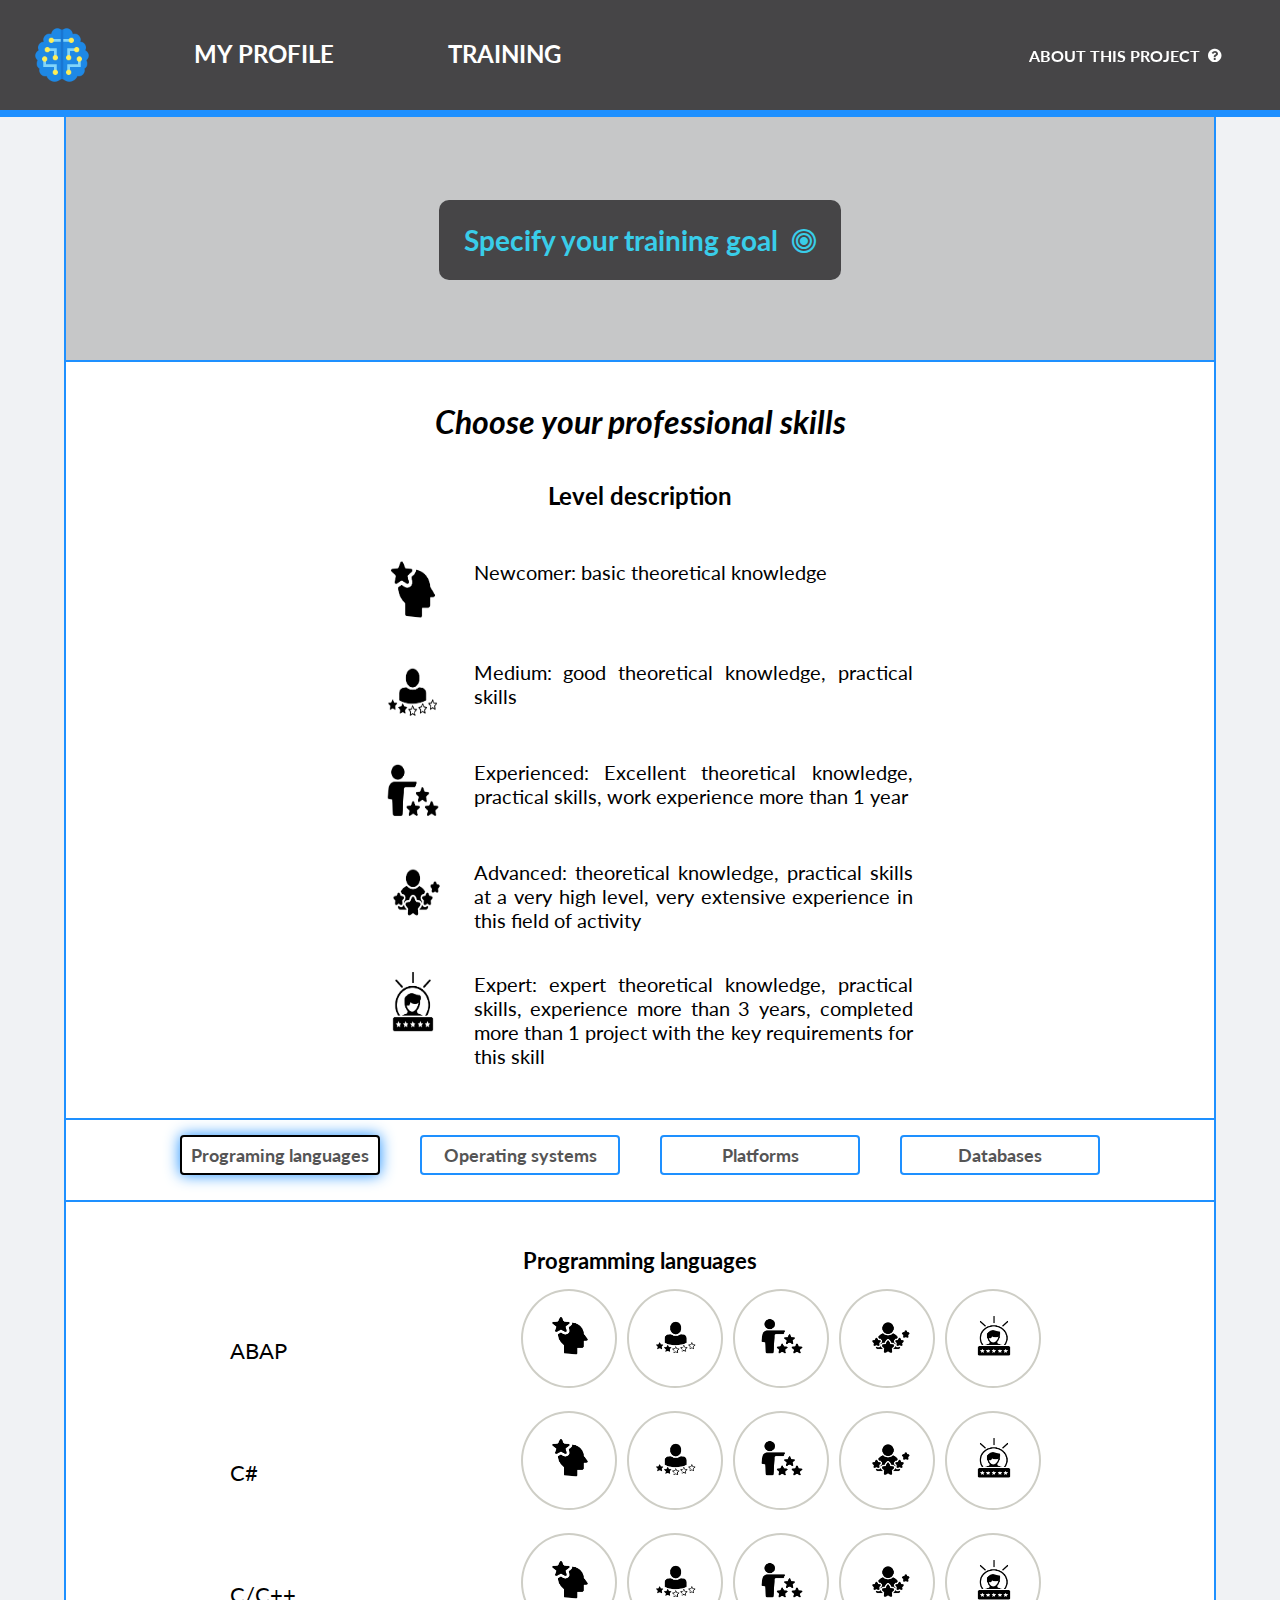
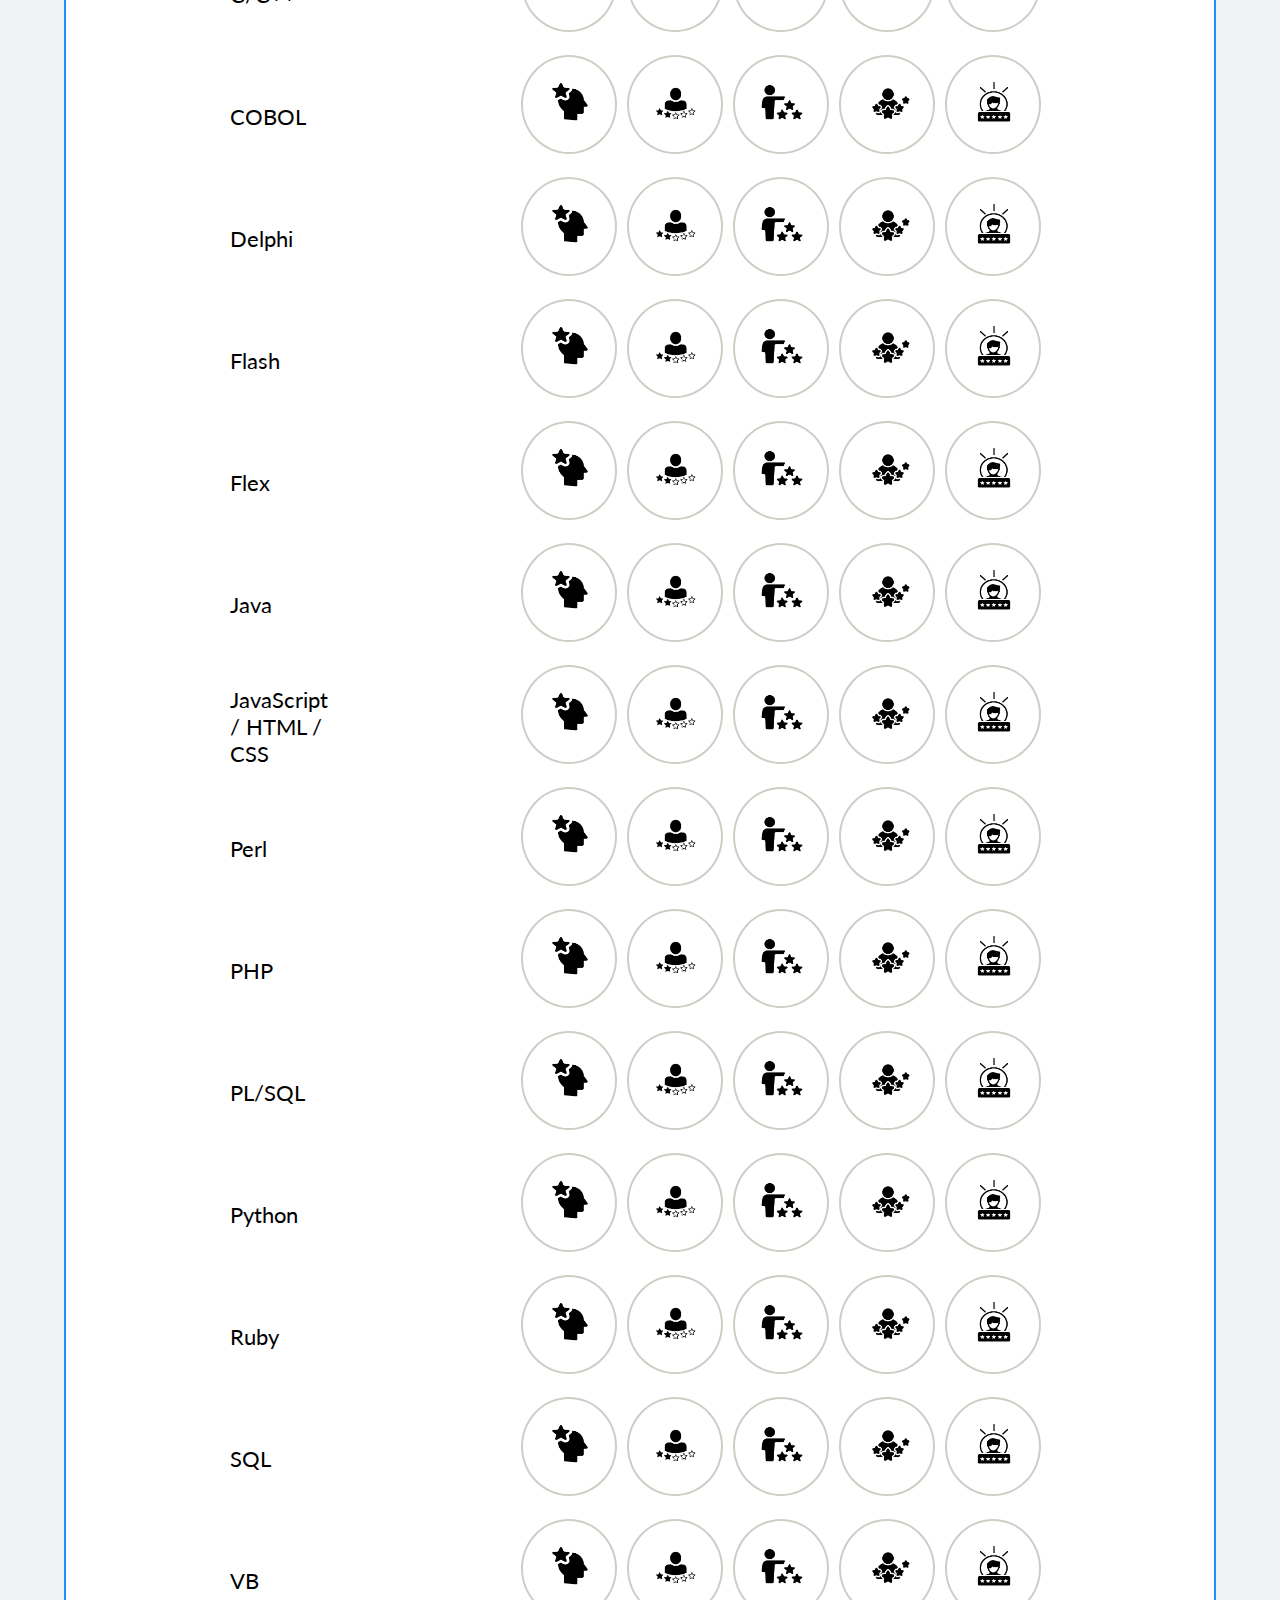
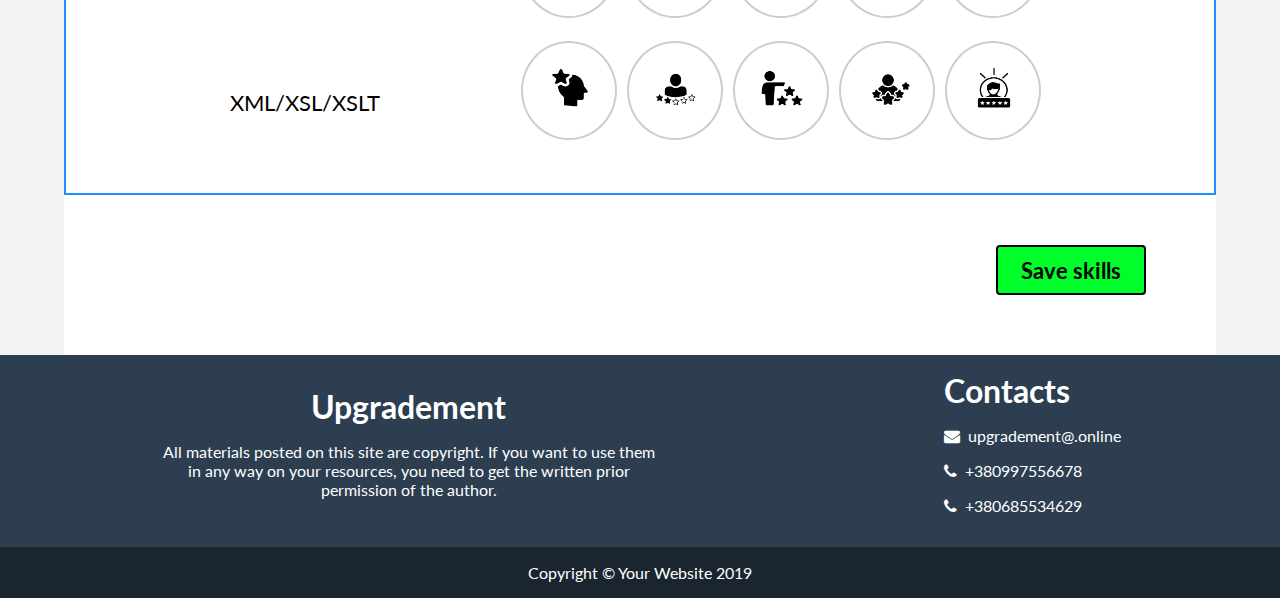
==== commit c70a94ee: "Add files via upload" ====
--- a/index.html
+++ b/index.html
@@ -22,7 +22,8 @@
                     <div class="panel_menu">
                             <a href="knowledge.html" class="my_knowledge">My knowledge</a>
                             <a href="training_goal.html" class="my_traininggoal">My training goal</a>
-                             <a href="#" class="my_profile">Information</a>
+                             <a href="profile.html" class="my_profile">Information</a>
+                             <a href="login.html" class="exit">Exit</a>
                     </div>
                 </li>
                 <li class="menu__item">
@@ -30,7 +31,7 @@
                 </li>
             </ul>
             <div class="block_welcome"> 
-                <span>Welcome&nbsp;</span><span id="name_user"></span>
+                <span id="name_user"></span>
             </div>
             <div class="about">
                 <a href="about_project.html" target="_blank" class="about_project outline-inward">About this project&nbsp;&nbsp;<i class="fa fa-question-circle" aria-hidden="true"></i></a>
@@ -870,7 +871,7 @@
             <img src="img/confirmation.png" class="confirmation">
             <a class="close" title="Закрыть" href="#close"></a>
         </div>  
-        <a class="back_to_top" title="Наверх">&uarr;</a>
+        <a class="back_to_top" title="Up">&uarr;</a>
         </div>
 	
 	</section>
@@ -906,7 +907,7 @@
     if (panel_profile.style.maxHeight){
       panel_profile.style.maxHeight = null;
     } else {
-      panel_profile.style.maxHeight = 200 + "px";
+      panel_profile.style.maxHeight = 300 + "px";
     } 
    
   });
@@ -955,11 +956,9 @@
  } 
 
 </script>
-<script type="text/javascript">
-    var name_user = window.localStorage.getItem("name");
-    document.getElementById("name_user").innerHTML = name_user;
-</script>
+
 <script type="text/javascript" src="js/scroll.js"></script>
 <script type="text/javascript" src="js/target_data.js"></script>
 <script type="text/javascript" src="js/paginator.js"></script>
+<script type="text/javascript" src="js/welcome.js"></script>
 </html>--- a/css/style.css
+++ b/css/style.css
@@ -105,7 +105,7 @@
   background-color: #131313;
 }
 
-.accordion {
+.accordion_menu {
   color: #FFFFFF;
   cursor: pointer;
   width: 100%;
@@ -134,7 +134,7 @@
   max-height: 0;
   overflow: hidden;
   transition: max-height 0.2s ease-out;
-  height: 200px;
+  height: 300px;
   display: flex;
   justify-content: center;
   align-items: center;
@@ -155,7 +155,8 @@
 
 .my_knowledge,
 .my_traininggoal,
-.my_profile {
+.my_profile,
+.exit {
     text-transform: uppercase;
     font-weight: bold;
     padding: 10px;
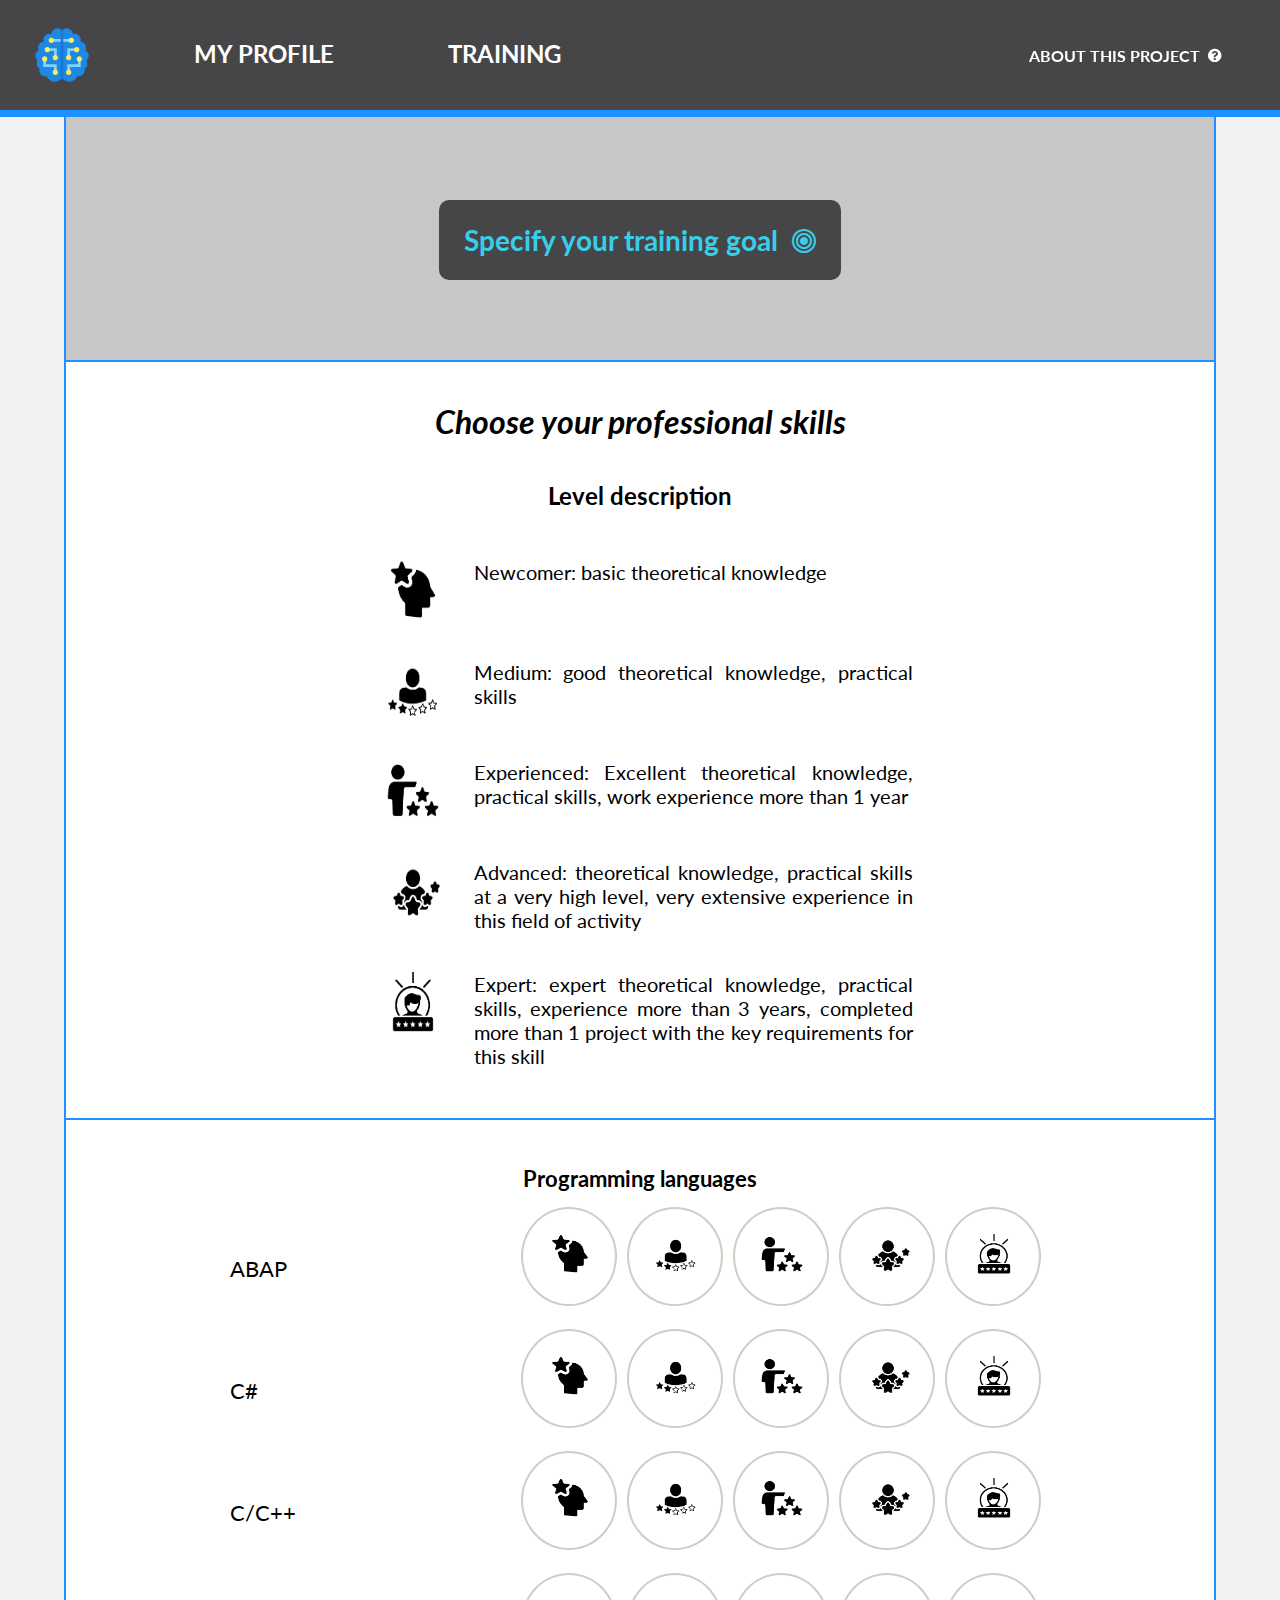
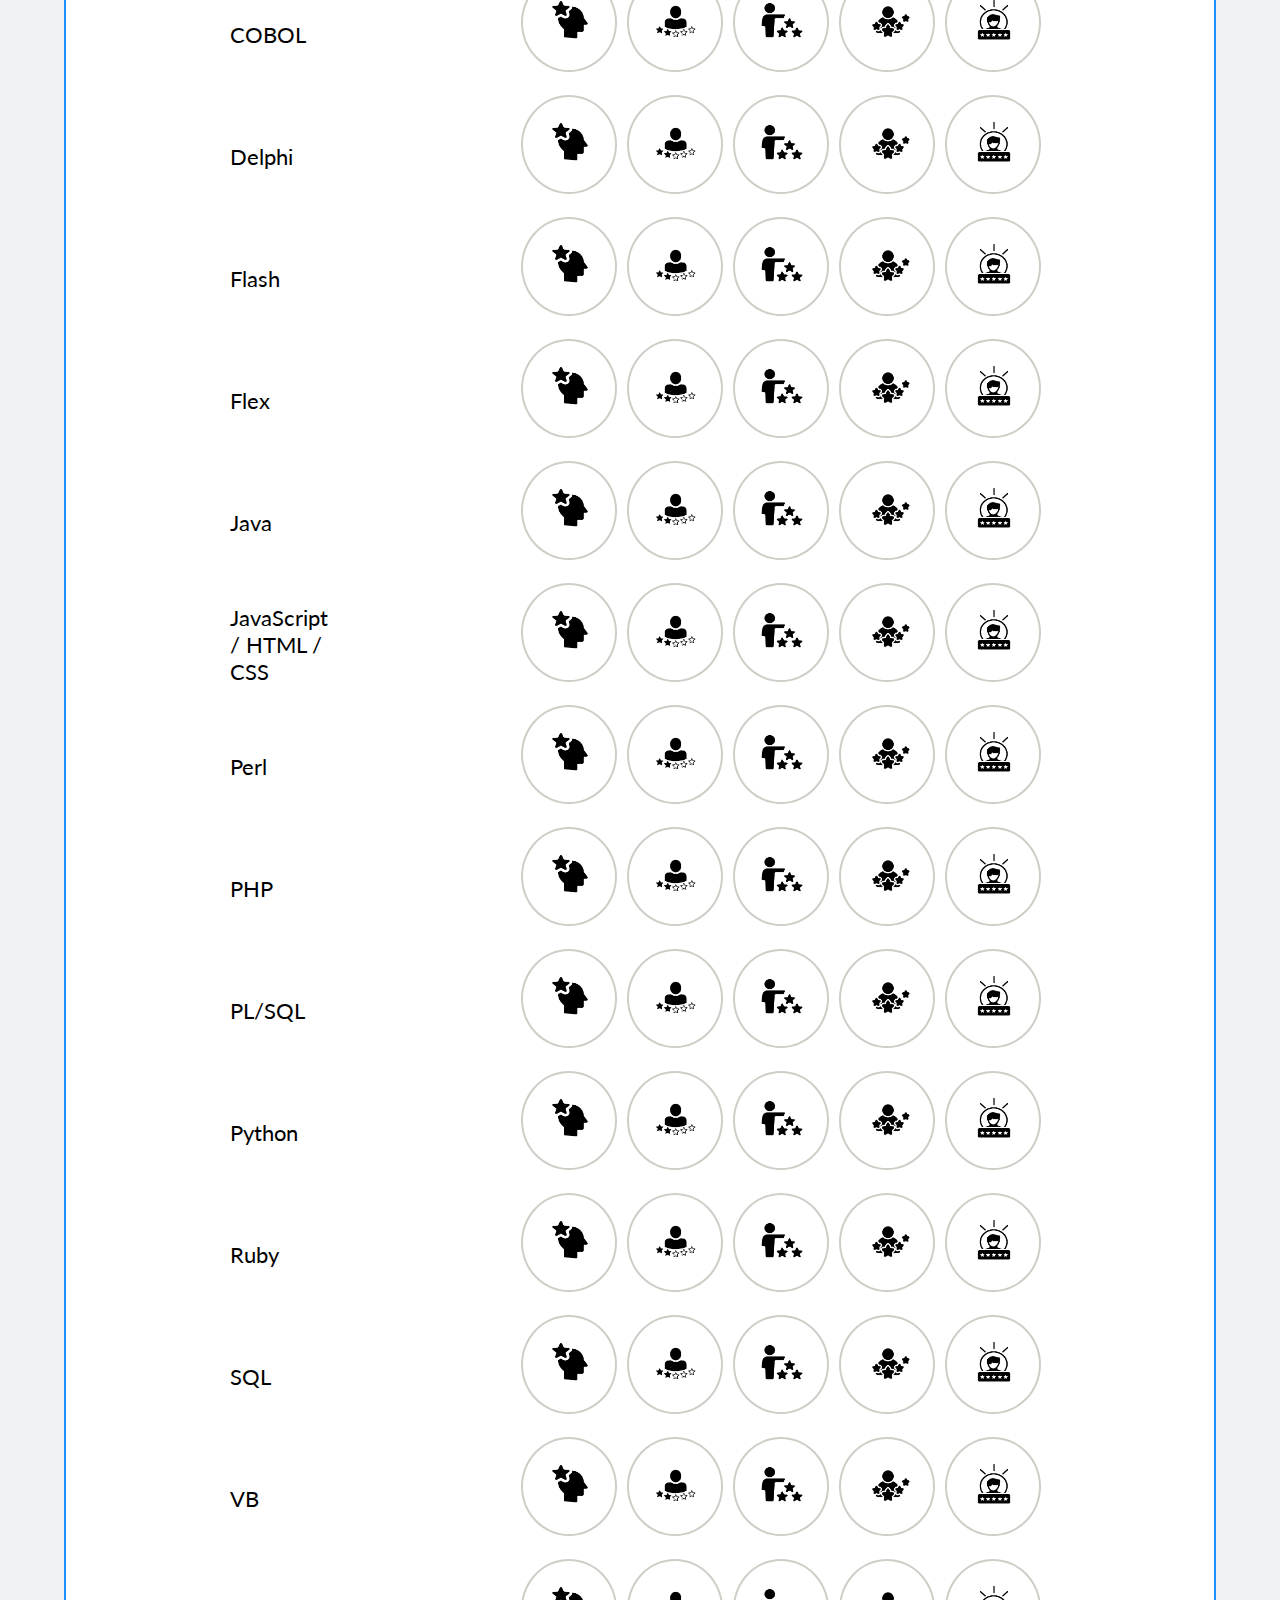
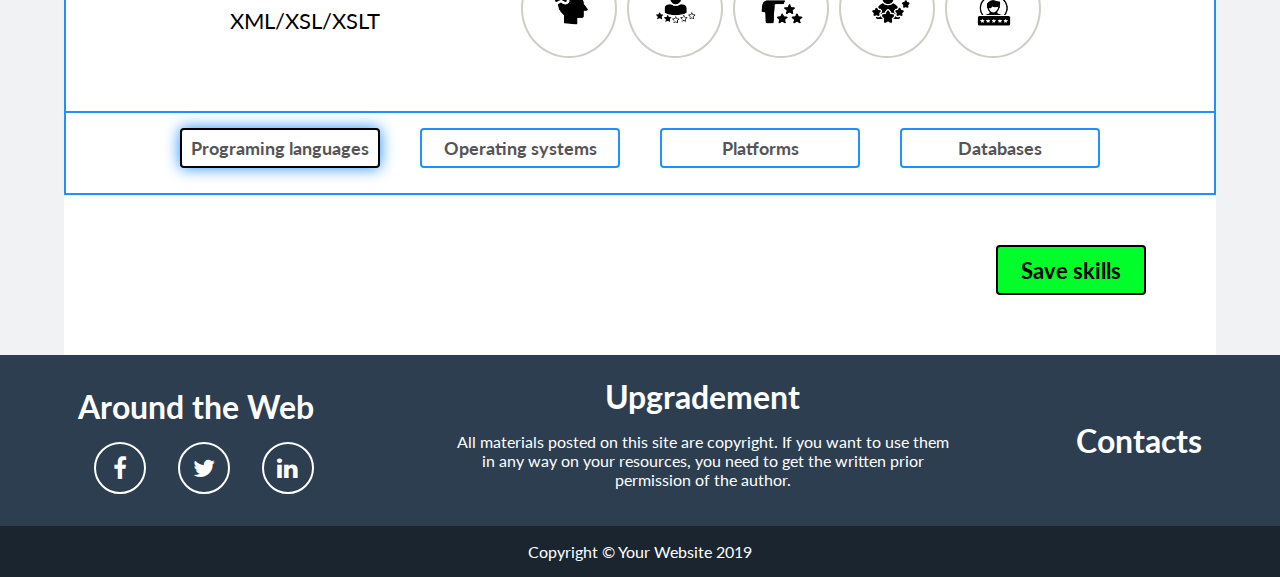
==== commit 66ffd9f1: "Add files via upload" ====
--- a/index.html
+++ b/index.html
@@ -150,12 +150,6 @@
 			</div>
 		</div>
 
-        <div class="pagination">
-            <button id="programs">Programing languages</button>
-            <button id="operating">Operating systems</button>
-            <button id="platforms">Platforms</button>
-            <button id="databases">Databases</button>
-        </div>
         <div id="all_blocks">
 			<div class="block1" id="blocker1">	
 				<p class="title_skills">Programming languages</p>
@@ -862,6 +856,12 @@
                     </div>
 			     </div>
 			</div>
+              <div class="pagination">
+            <button id="programs">Programing languages</button>
+            <button id="operating">Operating systems</button>
+            <button id="platforms">Platforms</button>
+            <button id="databases">Databases</button>
+        </div>
             <div class="button_input">
                 <button class="save_input"><a href="#fill_success"> Save skills</a></button>
             </div>
@@ -877,15 +877,20 @@
 	</section>
     <footer>
         <div class="wrapper">
+            <div class="allaround">
+                <h4 class="around">Around the Web</h4>
+                <div class="social-icons">
+                    <a href="#"><i class="fa fa-facebook" aria-hidden="true"></i></a>
+                    <a href="#"><i class="fa fa-twitter" aria-hidden="true"></i></a>
+                    <a href="#"><i class="fa fa-linkedin" aria-hidden="true"></i></a>
+                </div>
+            </div>
             <div class="text-block">    
                 <h1 class="footer_sign">Upgradement</h1>
                 <p class="footer_text">All materials posted on this site are copyright. If you want to use them in any way on your resources, you need to get the written prior permission of the author.</p>
             </div>
             <div class="contacts">
-                <h1 class="footer_contacts">Contacts</h1>
-                <a href="#" class="mail"><i class="fa fa-envelope" aria-hidden="true"></i>&nbsp;&nbsp;upgradement@.online</a>   
-                <p class="phone"><i class="fa fa-phone" aria-hidden="true"></i>&nbsp;&nbsp;+380997556678</p>
-                <p class="phone"><i class="fa fa-phone" aria-hidden="true"></i>&nbsp;&nbsp;+380685534629</p>
+                <a href="contacts.html" class="footer_contacts">Contacts</a>
         </div>
         </div>
         <div class="footer_copyright">  
--- a/css/style.css
+++ b/css/style.css
@@ -496,7 +496,7 @@
   width: auto;
   display: flex;
   border: 2px solid #1E90FF;
-  border-bottom: none;
+  border-top: none;
   justify-content: center;
   align-items: center;
   padding: 15px 0;
@@ -780,19 +780,19 @@
 font-size: 24px;
 }
 
-/* планшет 
+/* 
 @media only screen and (min-width: 768px) and (max-width: 959px) {
   .popup {
     width: 95%;
   }
 }
-/* смарт 
+/*  
 @media only screen and (min-width: 320px) and (max-width: 767px) {
   .popup {
     width:85%;
   }
 }*/
-/* изображения внутри окна */
+
 .confirmation {
   width: 40%;
 }
@@ -847,6 +847,51 @@
   align-items: center;
 }
 
+.allaround {
+  display: flex;
+  flex-direction: column;
+  justify-content: center;
+}
+
+.around {
+  font-size: 2rem;
+  margin-top: 1rem;
+}
+.social-icons {
+  display: flex;
+  flex-direction: row;
+  justify-content: center;
+  margin: 1rem 0;
+}
+
+.social-icons a 
+{
+  display: inline-block;
+  width:3rem;
+  height: 3rem;
+  text-align: center;
+  background: ##2C3E50;
+  color: #FFFFFF;
+  text-decoration: none;
+  border-radius: 50%;
+  transition: 0.5s;
+  border: 2px solid #FFFFFF;
+  margin: 0 1rem;
+}
+.social-icons a .fa{
+  font-size: 1.5rem;
+  line-height: 3rem; 
+}
+.social-icons a:hover {
+  background:#FFFFFF;
+  color: #000000;
+}
+
+.social-icons a:hover .fa {
+  color: #000000;
+}
+
+
 .footer_sign {
   font-size: 2rem;
   text-align: center;
@@ -862,7 +907,15 @@
 
 .footer_contacts {
   font-size: 2rem;
+  font-weight: bold;
   margin-bottom: 1rem; 
+  color: #FFFFFF;
+  text-decoration: none;
+}
+
+.footer_contacts:hover {
+  color: #F1FBED;
+  text-decoration: underline;
 }
 
 .mail {
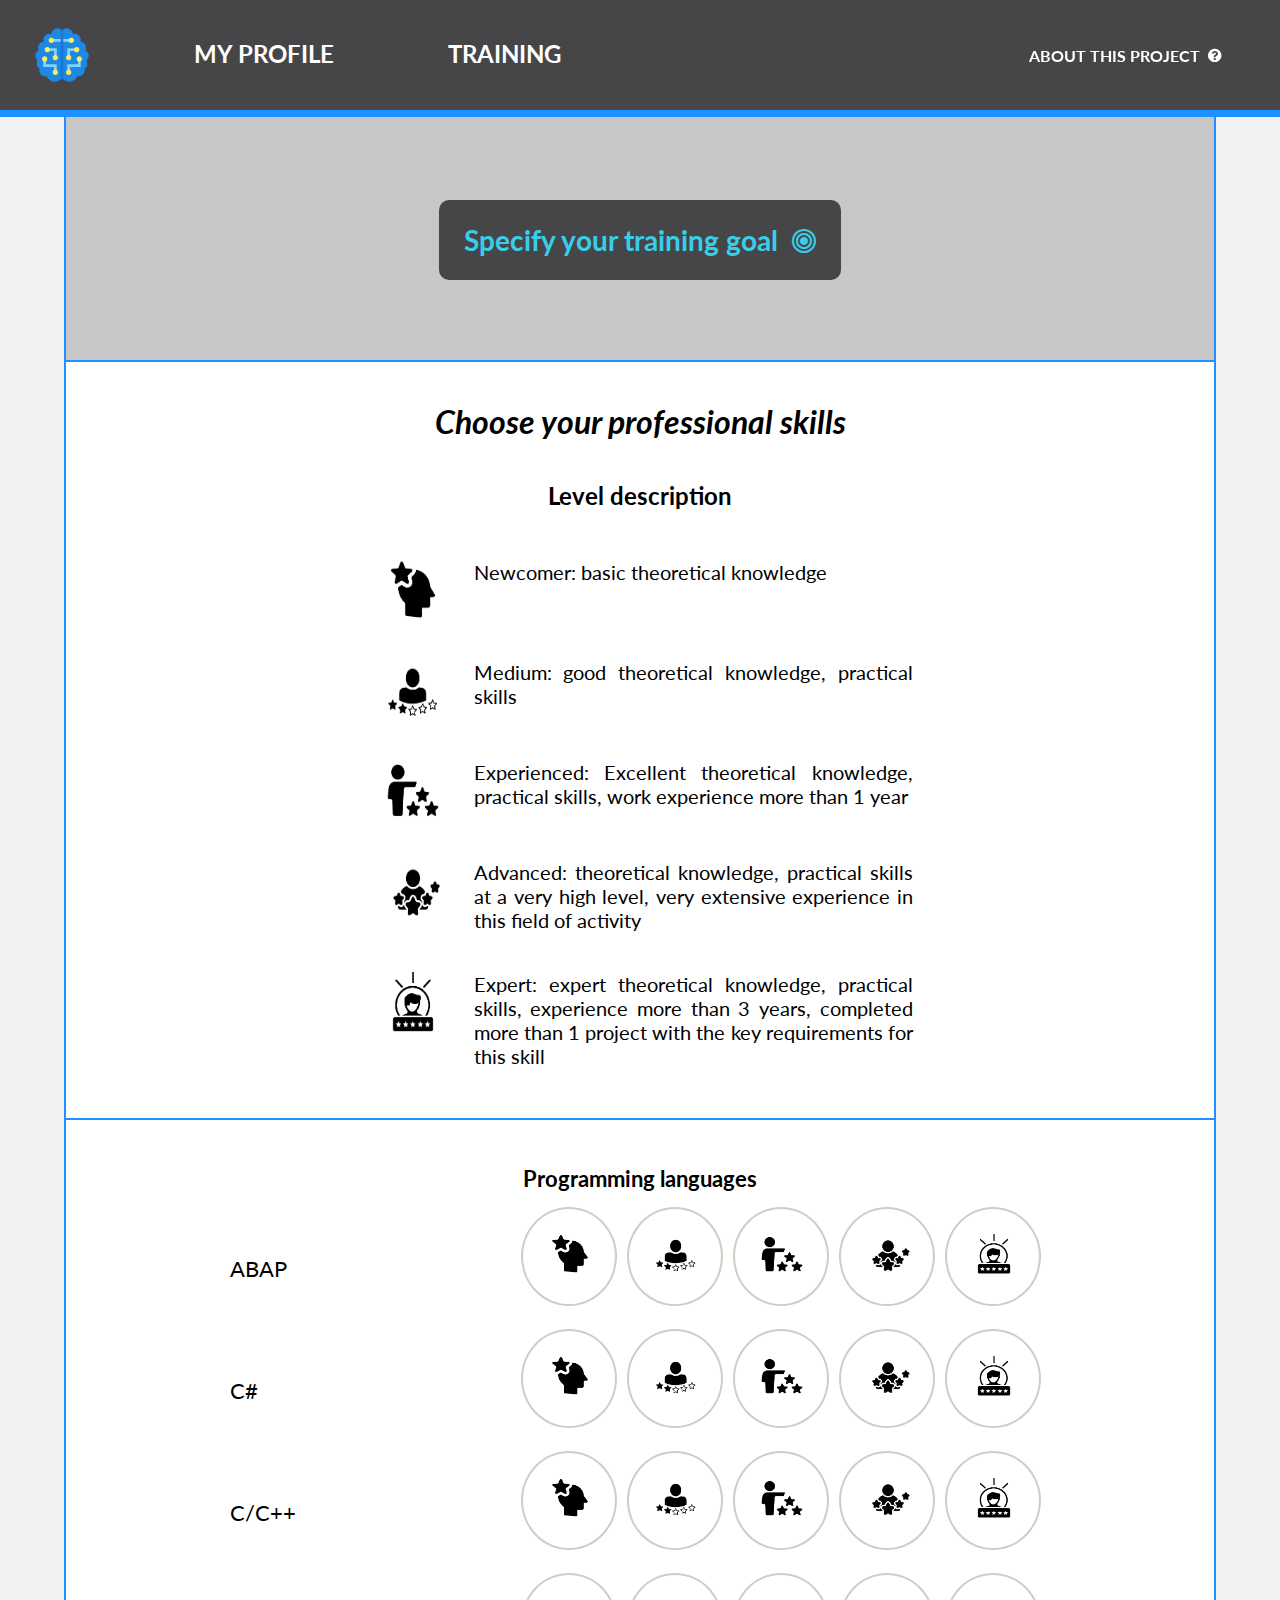
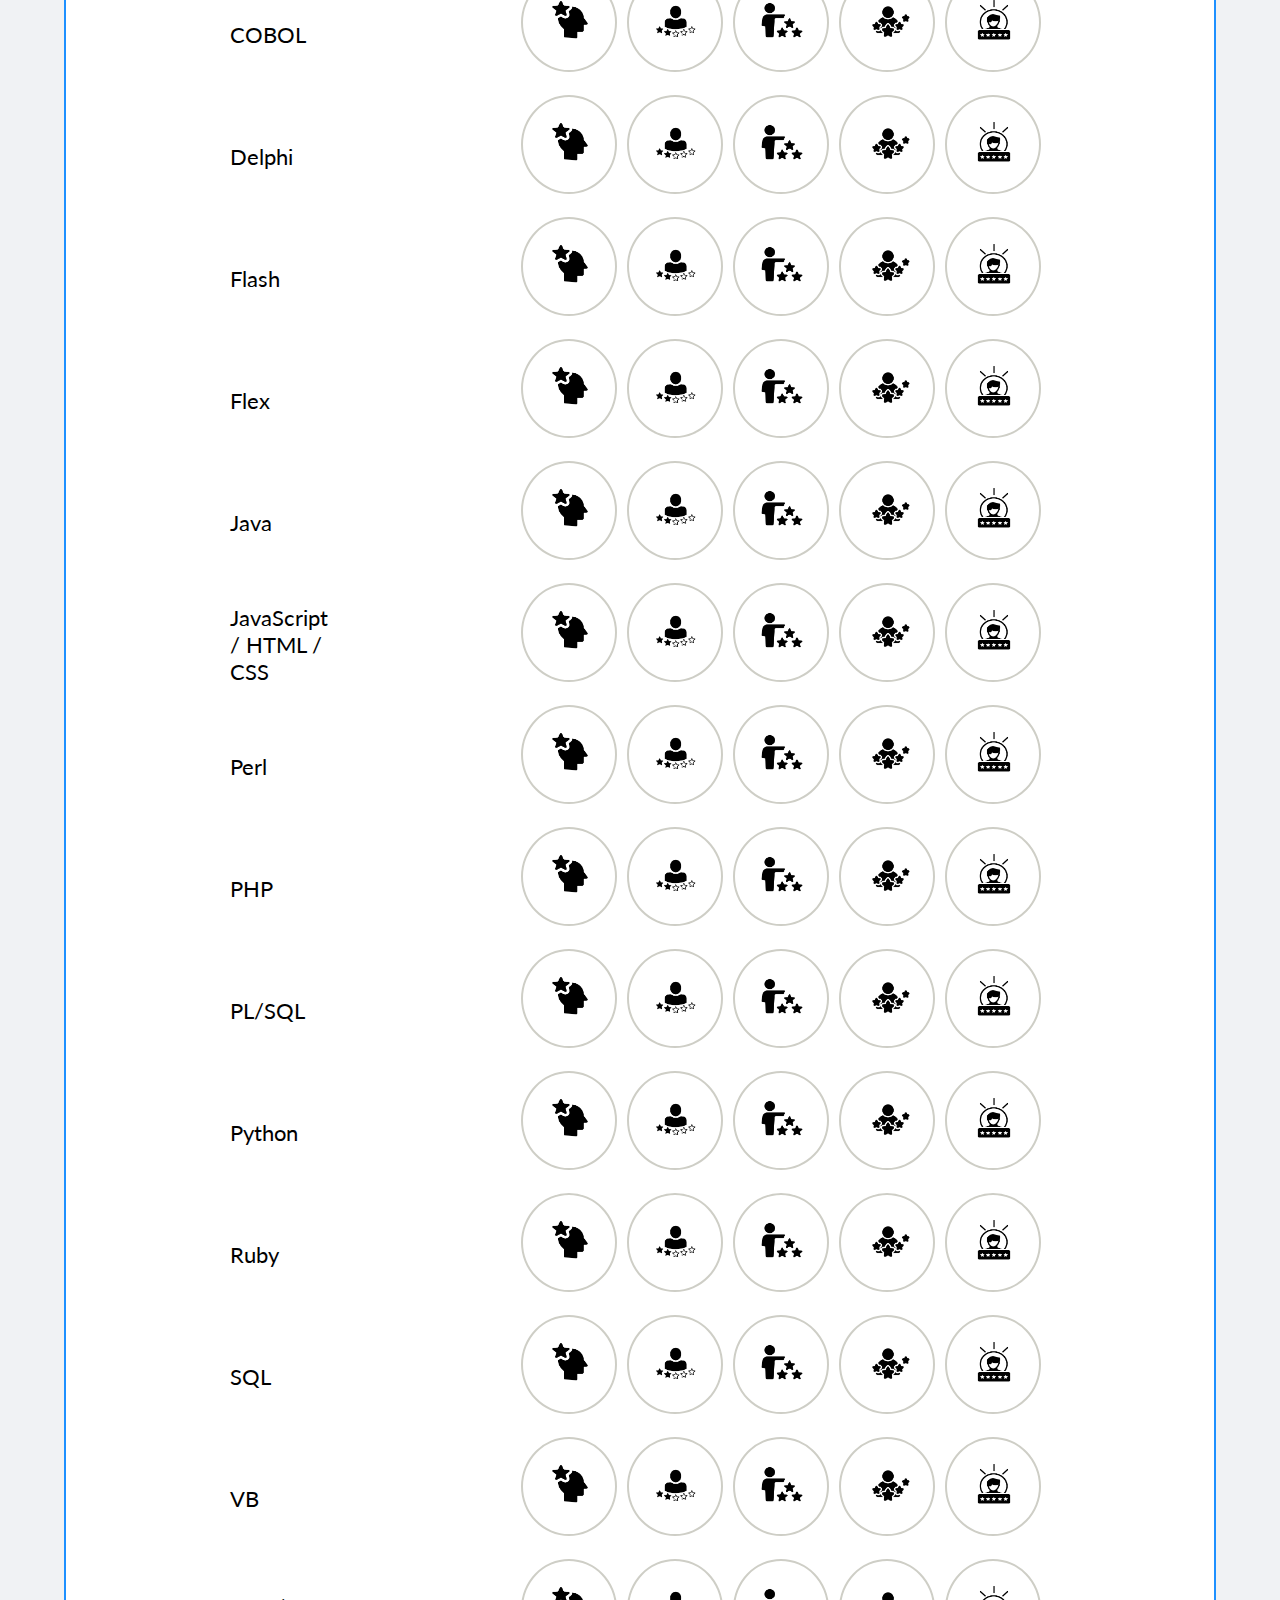
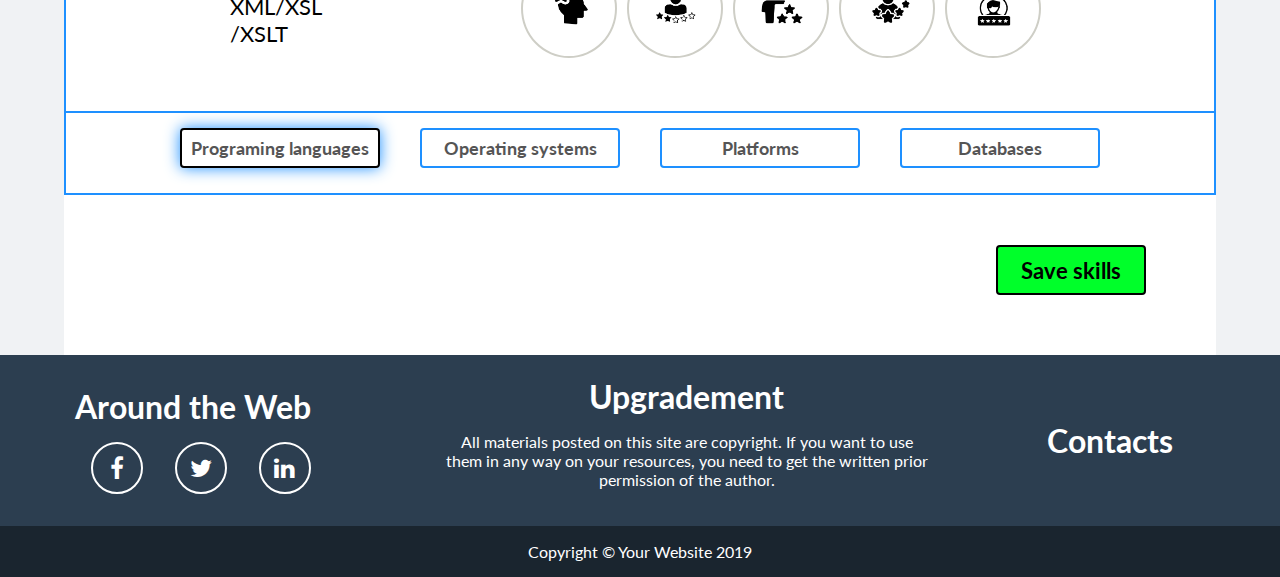
==== commit 9e47658a: "Add files via upload" ====
--- a/index.html
+++ b/index.html
@@ -12,10 +12,12 @@
 	<script type="text/javascript" src="js/modal_icon.js"></script>
 </head>
 <body>
+    <input id="menuToggle" type="checkbox">
 	<header>
         <a href="index.html" class="logo"><img src="img/logo.png" alt="Improve your knowledge" class="logo" onmouseover="this.src='img/logo_hover.png';"  
 onmouseout="this.src='img/logo.png';"/></a>
         <nav class="menu stroke">
+            <label for="menuToggle">MENU <i class="fa fa-bars" aria-hidden="true"></i></label>
             <ul class="menu__list">
                 <li class="menu__item">
                     <p  class="btn accordion_menu">My profile</p>
@@ -29,6 +31,7 @@
                 <li class="menu__item">
                     <a href="training.html" class="btn">Training</a>
                 </li>
+                
             </ul>
             <div class="block_welcome"> 
                 <span id="name_user"></span>
@@ -429,7 +432,7 @@
     						</div>
 					</div>
 					<div data-num=17 class="num"> 	
-						<p class="skill">XML/XSL/XSLT</p>
+						<p class="skill">XML/XSL<br>/XSLT</p>
 						<div class="star-rating">
       						<div class="star-rating__wrap">
        								 <input class="star-rating__input17" id="star-rating-517" type="radio" name="rating17" value="XML/XSL/XSLT&emsp;&emsp;&emsp;Expert">
@@ -907,7 +910,7 @@
     this.classList.toggle("active");
     var panel_profile = this.nextElementSibling;
     panel_profile.style.position = "fixed";
-    panel_profile.style.top = 80 + 'px';
+    panel_profile.style.marginTop = "60px";
     panel_profile.style.width = "185px";
     if (panel_profile.style.maxHeight){
       panel_profile.style.maxHeight = null;
--- a/css/style.css
+++ b/css/style.css
@@ -5,6 +5,8 @@
 	font-size: 16px;
   font-family: 'Lato', sans-serif;
 }
+
+
 
 /*header start*/
 header {
@@ -52,6 +54,8 @@
   align-items: center;
   justify-content: space-between;
 }
+
+
 
 nav ul {
   list-style: none;
@@ -104,6 +108,57 @@
   width: 100%;
   background-color: #131313;
 }
+
+label[for="menuToggle"], #menuToggle {
+  display: none;
+}
+
+label[for="menuToggle"] {
+  background-color: #1E90FF;
+  color: #FFFFFF;
+  padding: 12px;
+  margin-left: 50px;
+  border-radius: 5px;
+}
+
+label[for="menuToggle"]:hover {
+  cursor: pointer;
+  background-color: #62C9FF;
+
+}
+
+#menuToggle{
+    padding: 10px 15px;
+    cursor: pointer;
+    color: #fff;
+    display: none;
+
+}
+
+
+
+#menuToggle:checked ~ header .menu .menu__list{
+        display: flex;
+        position: absolute;
+        top: 110px;
+        left:0;
+        color: #000000;
+        background-color:  #464547;
+        transition: 0.4s;
+    }
+   #menuToggle:checked ~ label {
+    display: block;
+    transition: 0.4s;
+   }
+  #menuToggle:checked + header .menu .menu__list {
+    display: flex;
+    flex-direction: row;
+    justify-content: flex-start;
+    width: 100%;
+    height: 60px;
+    padding: 0;
+    transition: 0.4s;
+  }
 
 .accordion_menu {
   color: #FFFFFF;
@@ -312,7 +367,9 @@
   grid-template-rows: [row1start] auto [row1end] 50px [row2start] auto [row2end];
 }
 
-h2 {
+.level h2,
+.skills h2
+ {
   font-size: 28px;
 }
 
@@ -331,7 +388,7 @@
 }
 
 .save {
-  width: 60%;
+  width: 100%;
   height: 40px;
   grid-column: col2start/col2end;
   grid-row: row2start;
@@ -345,7 +402,7 @@
   width: 100%;
   display: flex;
   flex-direction: row;
-  justify-content: space-between;
+  justify-content: space-around;
 }
 
 .save_choose {
@@ -583,6 +640,7 @@
   display: flex;
   flex-direction: row;
   width: 100%;
+  margin: 0 auto;
   justify-content: center;
   align-items: center;
   padding-left: 50px;
@@ -598,6 +656,7 @@
 
 .star-rating {
   margin: 0 auto;
+  width: auto;
 }
 
 .skill {
@@ -828,6 +887,11 @@
 /*content end*/
 
 /*footer*/
+footer {
+  width: auto;
+  background-color: #2C3E50;
+}
+
 .wrapper {
   display: flex;
   flex-direction: row;
@@ -837,6 +901,7 @@
   padding: 1rem;
   background-color: #2C3E50;
   color: #FFFFFF;
+  width: 95%;
 }
 
 .text-block {
@@ -905,6 +970,7 @@
 }
 
 
+
 .footer_contacts {
   font-size: 2rem;
   font-weight: bold;
@@ -941,4 +1007,272 @@
 }
 /*footer_end*/
 
-
+/*media queries*/
+@media (max-width: 1200px) {
+  .container {
+    width: 85%;
+  }
+
+  .back_to_top {
+    right: 25px;
+  }
+
+  .target {
+    width: 45%;
+  }
+  .level1,
+  .level2,
+  .level3,
+  .level4,
+  .level5 {
+  width: 60%;
+}
+
+.wrapper {
+  width: 90%;
+}
+}    
+@media (max-width: 1120px) {
+  .menu__item {
+    padding: 0 10px;
+    width: 180px;
+  }
+
+  .pagination button {
+  cursor: pointer;
+  width: 180px;
+  height: 60px;
+  font-size: 16px;
+}
+  .level1,
+  .level2,
+  .level3,
+  .level4,
+  .level5 {
+  width: 65%;
+} 
+
+.level h2,
+.skills h2 {
+  font-size: 24px;
+}
+}
+
+@media (max-width: 992px) {
+    label[for="menuToggle"] {
+        display: block;
+        transition: 0.4s;
+    }
+
+    .menu__list .menu__item{
+        float: none;
+    }
+    .menu__list{
+        display: none;
+    }
+
+     .back_to_top {
+    right: 15px;
+  }
+
+
+.block_program > .num,
+.block_operation > .num,
+.block_platforms > .num,
+.block_databases > .num {
+  width: 90%;
+  display: flex;
+  padding: 0;
+  justify-content: center;
+  margin: 0 auto;
+}
+
+
+}
+
+@media (max-width: 940px) {
+   .level1,
+  .level2,
+  .level3,
+  .level4,
+  .level5 {
+  width: 75%;
+} 
+
+
+.block_program,
+.block_operation,
+.block_platforms,
+.block_databases {
+  width: 100%;
+  display: flex;
+  justify-content: center;
+  margin: 0 auto;
+}
+
+.block_program > .num,
+.block_operation > .num,
+.block_platforms > .num,
+.block_databases > .num {
+  width: 90%;
+  display: flex;
+  padding: 0;
+  justify-content: flex-end;
+  margin: 0 auto;
+  padding-left: 60px;
+}
+
+.block_program > div > p,
+.block_operation > div > p,
+.block_platforms > div > p,
+.block_databases > div > p {
+  padding-right: 20px;
+  width: 10%;
+}
+
+.target {
+    width: 55%;
+  }
+}
+
+@media (max-width: 940px) {
+   .modalwin { 
+  height: 250px;  
+  width: 75%;
+}
+}
+
+@media (max-width: 825px) {
+  .block_program > .num,
+.block_operation > .num,
+.block_platforms > .num,
+.block_databases > .num {
+  width: 90%;
+  display: flex;
+  padding: 0;
+  flex-direction: column;
+  margin: 0 auto;
+  padding-left: 0px;
+}
+ .back_to_top {
+    right: 10px;
+  }
+
+   .block_program > .num > p,
+.block_operation > .num > p,
+.block_platforms > .num > p,
+.block_databases > .num > p {
+  width: 100%;
+  text-align: center;
+}
+.level1,
+.level2,
+.level3,
+.level4,
+.level5 {
+  width: 70%;
+  display: grid;
+  grid-template-columns: [col1start] 15% [col1end] 30px 
+                           [col2start] 85% [col2end];
+  grid-template-rows: [row1start] auto [row1end];
+  padding: 20px;
+}
+}
+
+@media (max-width: 760px) {
+ .modalwin { 
+  height: 250px;  
+  width: 80%;
+  padding: 30px;
+}
+
+.level h2,
+.skills h2 {
+  font-size: 20px;
+}
+
+label[for="menuToggle"] {
+  margin-left: 30px;
+}
+.wrapper {
+  display: flex;
+  flex-direction: column;
+}
+
+.allaround,
+.text-block,
+.contacts {
+  width: 100%;
+  display: flex;
+  justify-content: center;
+  text-align: center;
+}
+
+.block_welcome #name_user {
+  display: none;
+}
+}
+
+@media (max-width: 630px) {
+ .choose_skills { 
+  font-size: 24px;
+}
+
+.level1,
+.level2,
+.level3,
+.level4,
+.level5 {
+  width: 70%;
+  display: grid;
+  grid-template-columns: [col1start] 20% [col1end] 10px 
+                           [col2start] 80% [col2end];
+  grid-template-rows: [row1start] auto [row1end];
+  padding: 20px;
+}
+
+
+.pagination button {
+  cursor: pointer;
+  width: 100px;
+  height: 60px;
+  font-size: 14px;
+  }
+  .modalwin {
+height: 300px;
+  }
+  .modal {
+    display: flex;
+    flex-direction: column;
+    margin-bottom: 40px;
+    padding: 20px 0;
+  }
+  .save {
+    margin-top: 40px;
+  }
+}
+
+
+@media (max-width: 530px) {
+.block_program > .num,
+.block_operation > .num,
+.block_platforms > .num,
+.block_databases > .num {
+  width: 100%;
+  display: flex;
+  padding: 0;
+  flex-direction: column;
+  margin: 0 auto;
+  padding-left: 0px;
+    }
+
+    .pagination button {
+  cursor: pointer;
+  width: 180px;
+  height: 50px;
+  font-size: 12px;
+  margin: 0 5px;
+  display: inline-block;
+  }
+}
+
--- a/css/rating.css
+++ b/css/rating.css
@@ -101,7 +101,7 @@
 
 .star-rating__wrap:after{
   content: "";
-  display: table;
+  display: flex;
   clear: both;
 }
 
@@ -534,4 +534,43 @@
 .rating_picture {
   width: 50px;
   height:40px;
+}
+
+
+@media (max-width: 940px) {
+.star-rating__wrap label {
+width: 90px;
+  height: 90px;
+}
+}
+
+@media (max-width: 740px) {
+.star-rating__wrap label {
+width: 70px;
+  height: 70px;
+}
+}
+
+@media (max-width: 600px) {
+.star-rating__wrap label {
+width: 70px;
+  height: 70px;
+}
+
+.rating_picture{
+width: 50px;
+  height: 50px;
+}
+}
+
+@media (max-width: 560px) {
+.star-rating__wrap label {
+width: 60px;
+  height: 60px;
+}
+
+.rating_picture{
+width: 30px;
+  height: 30px;
+}
 }